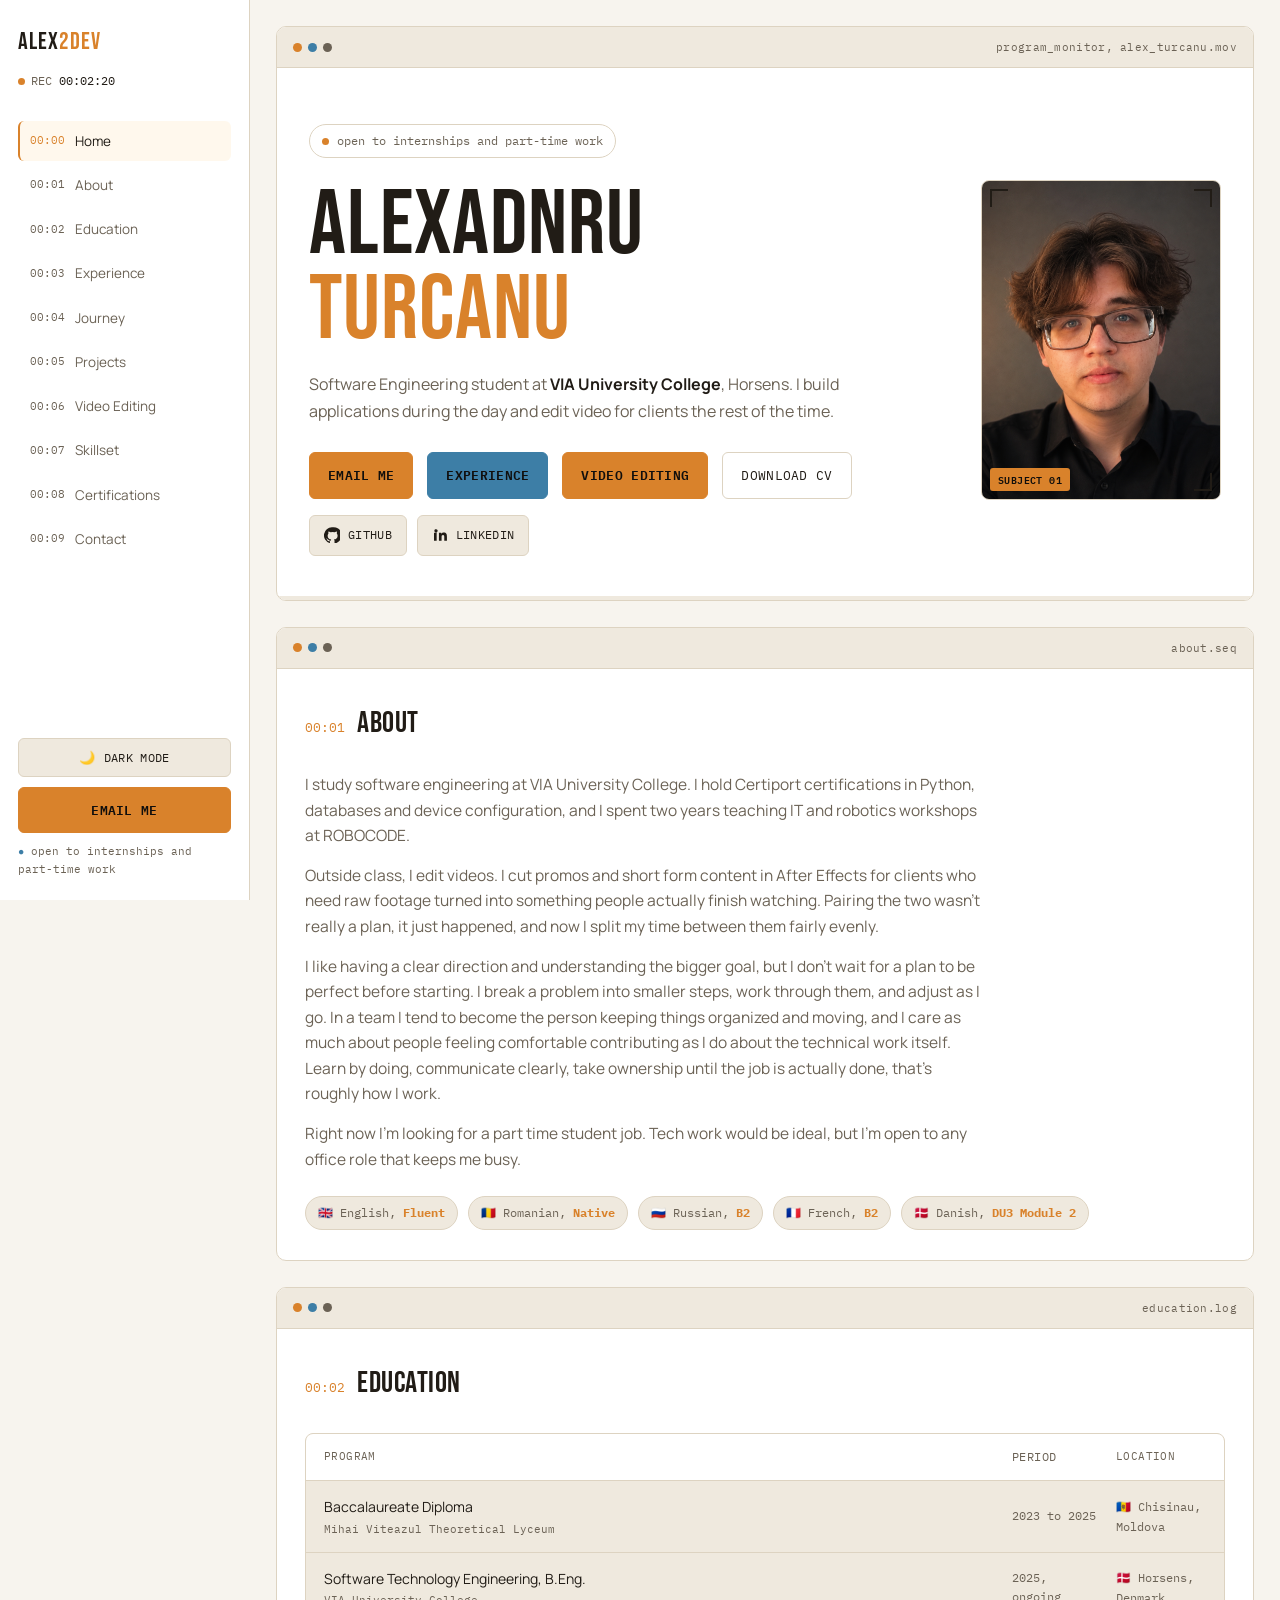
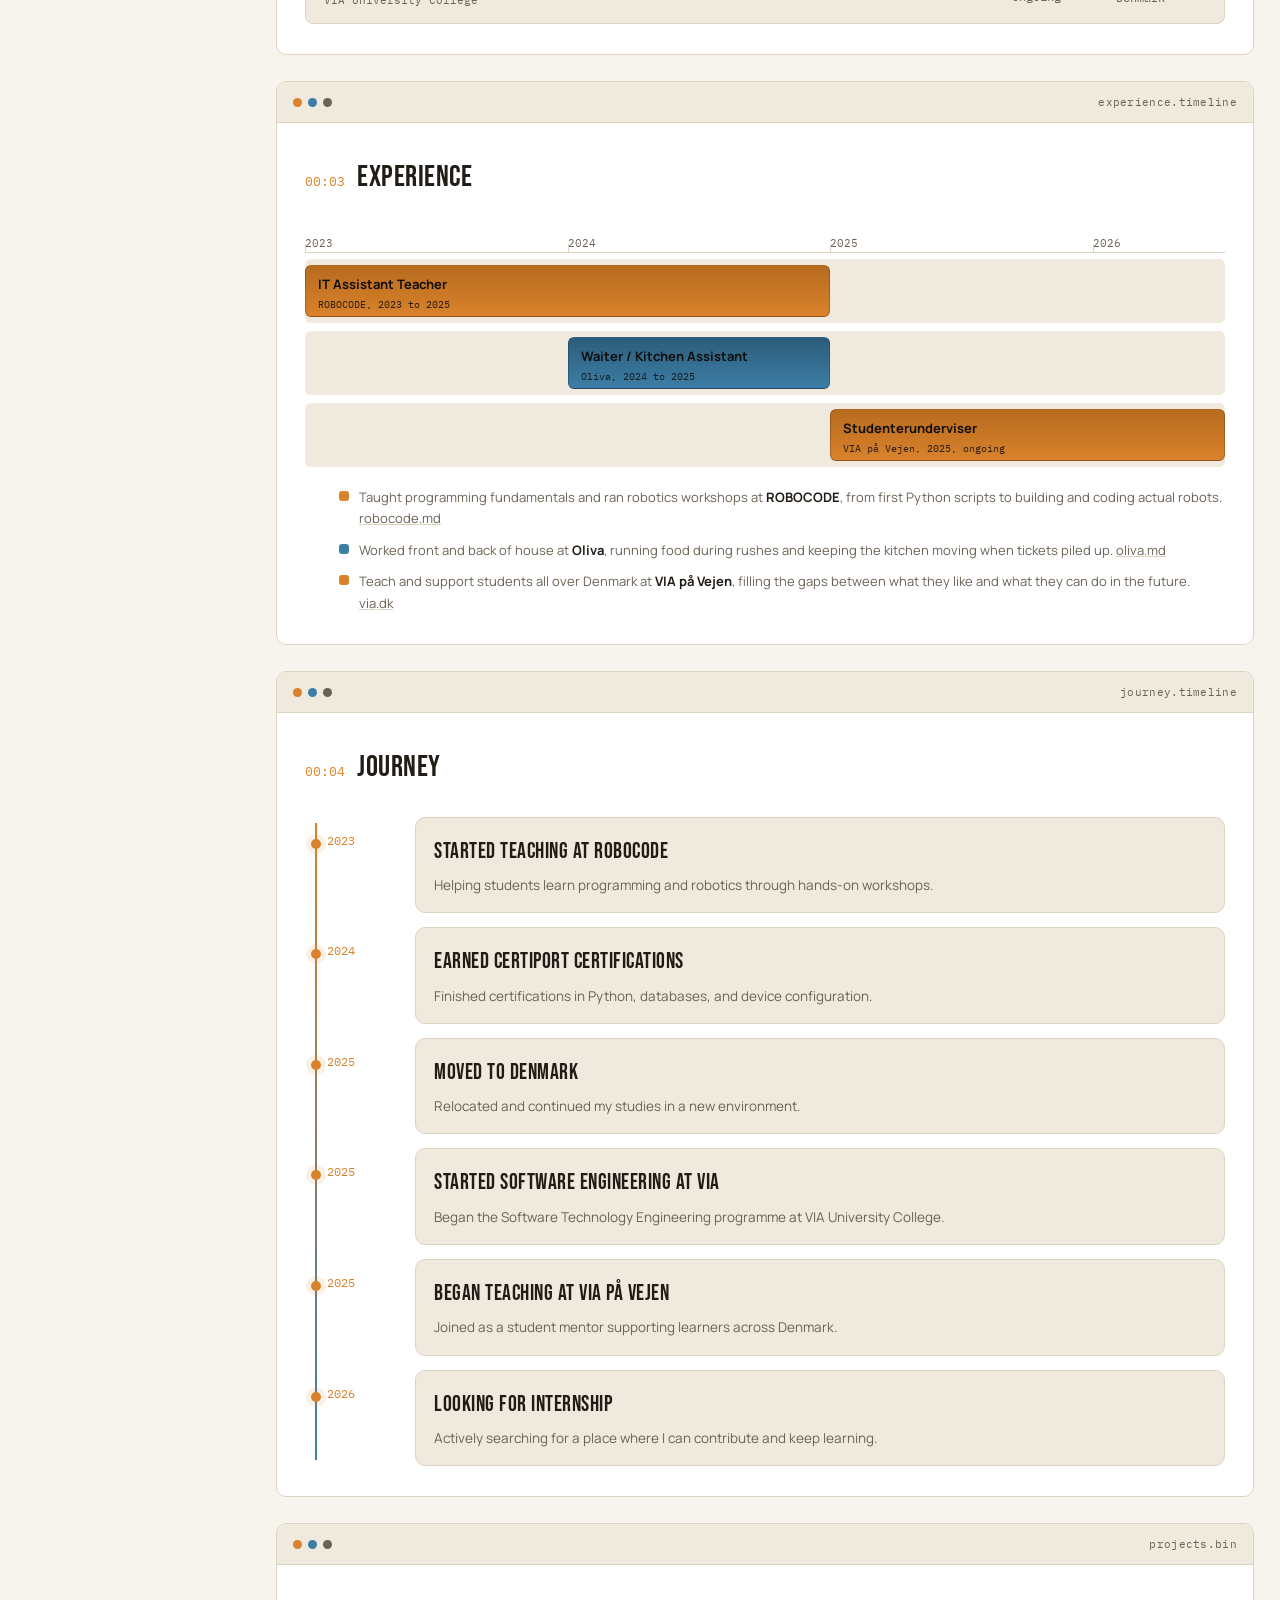
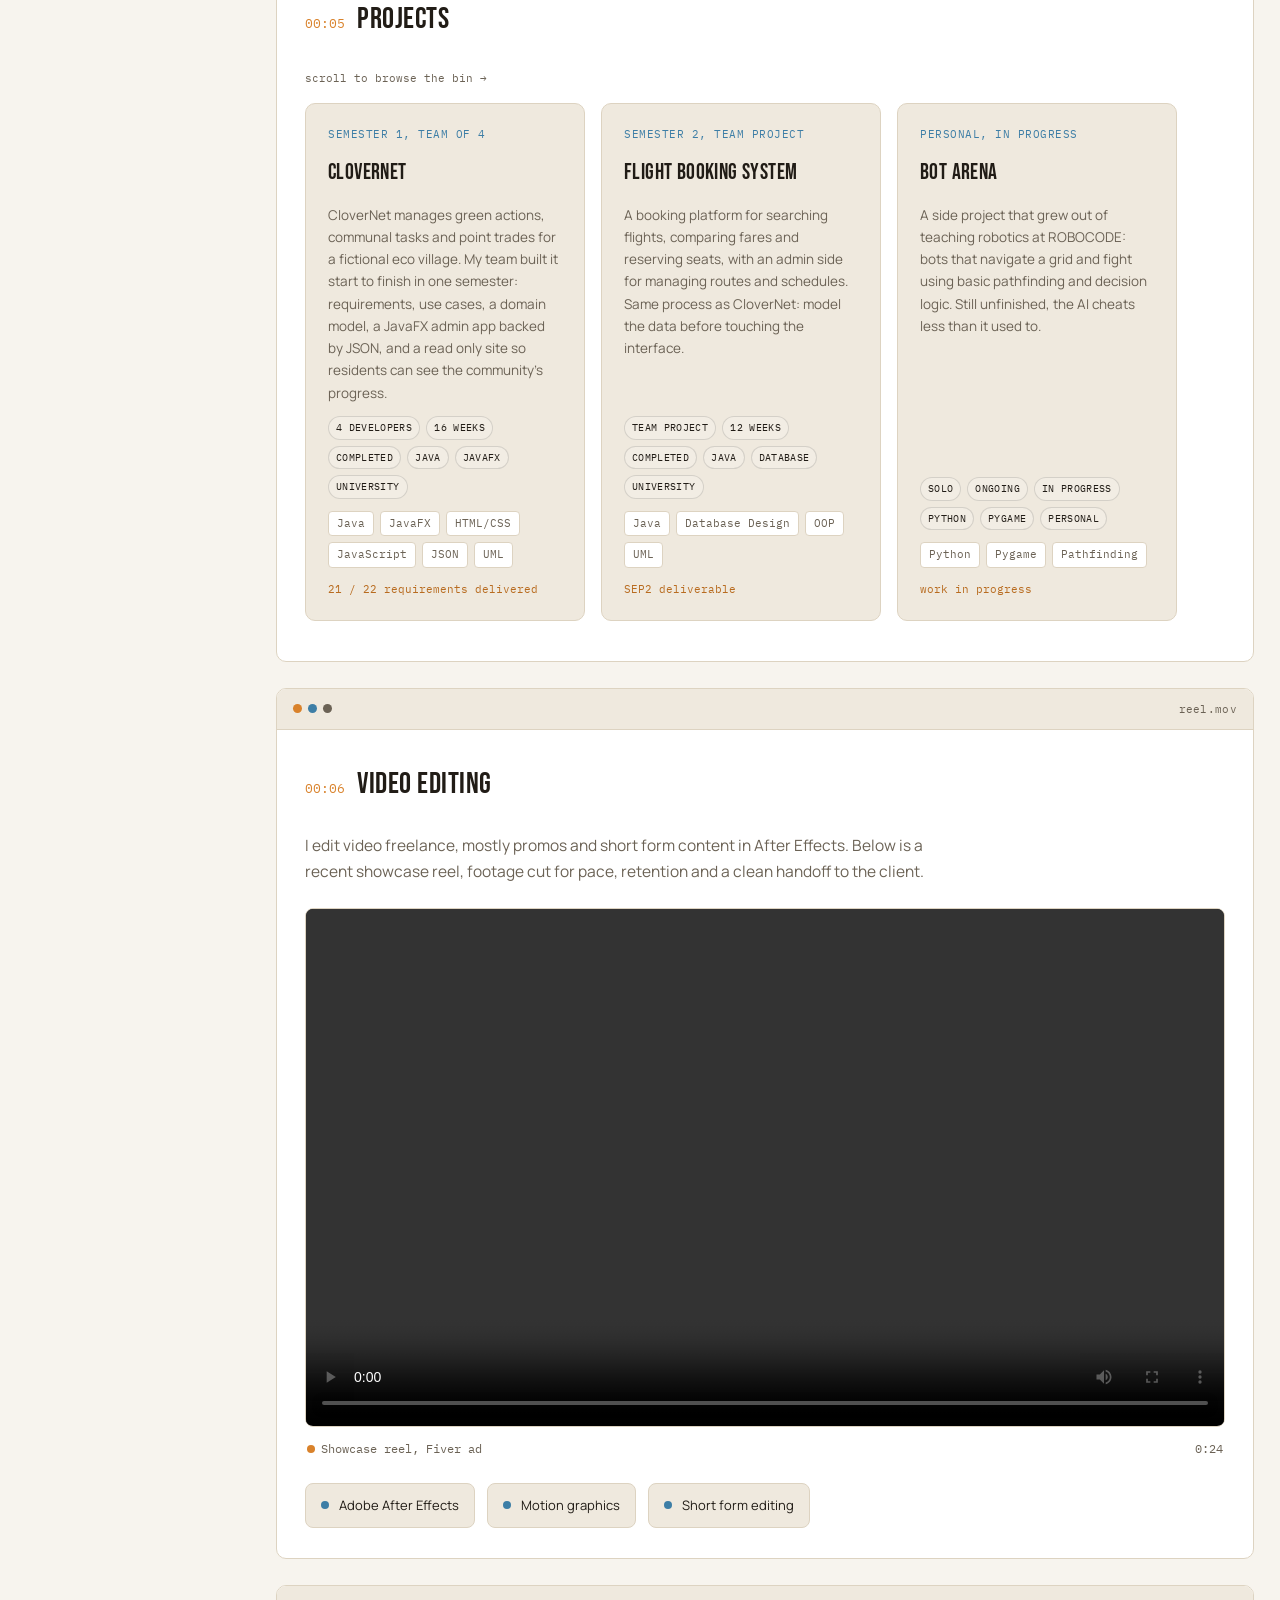
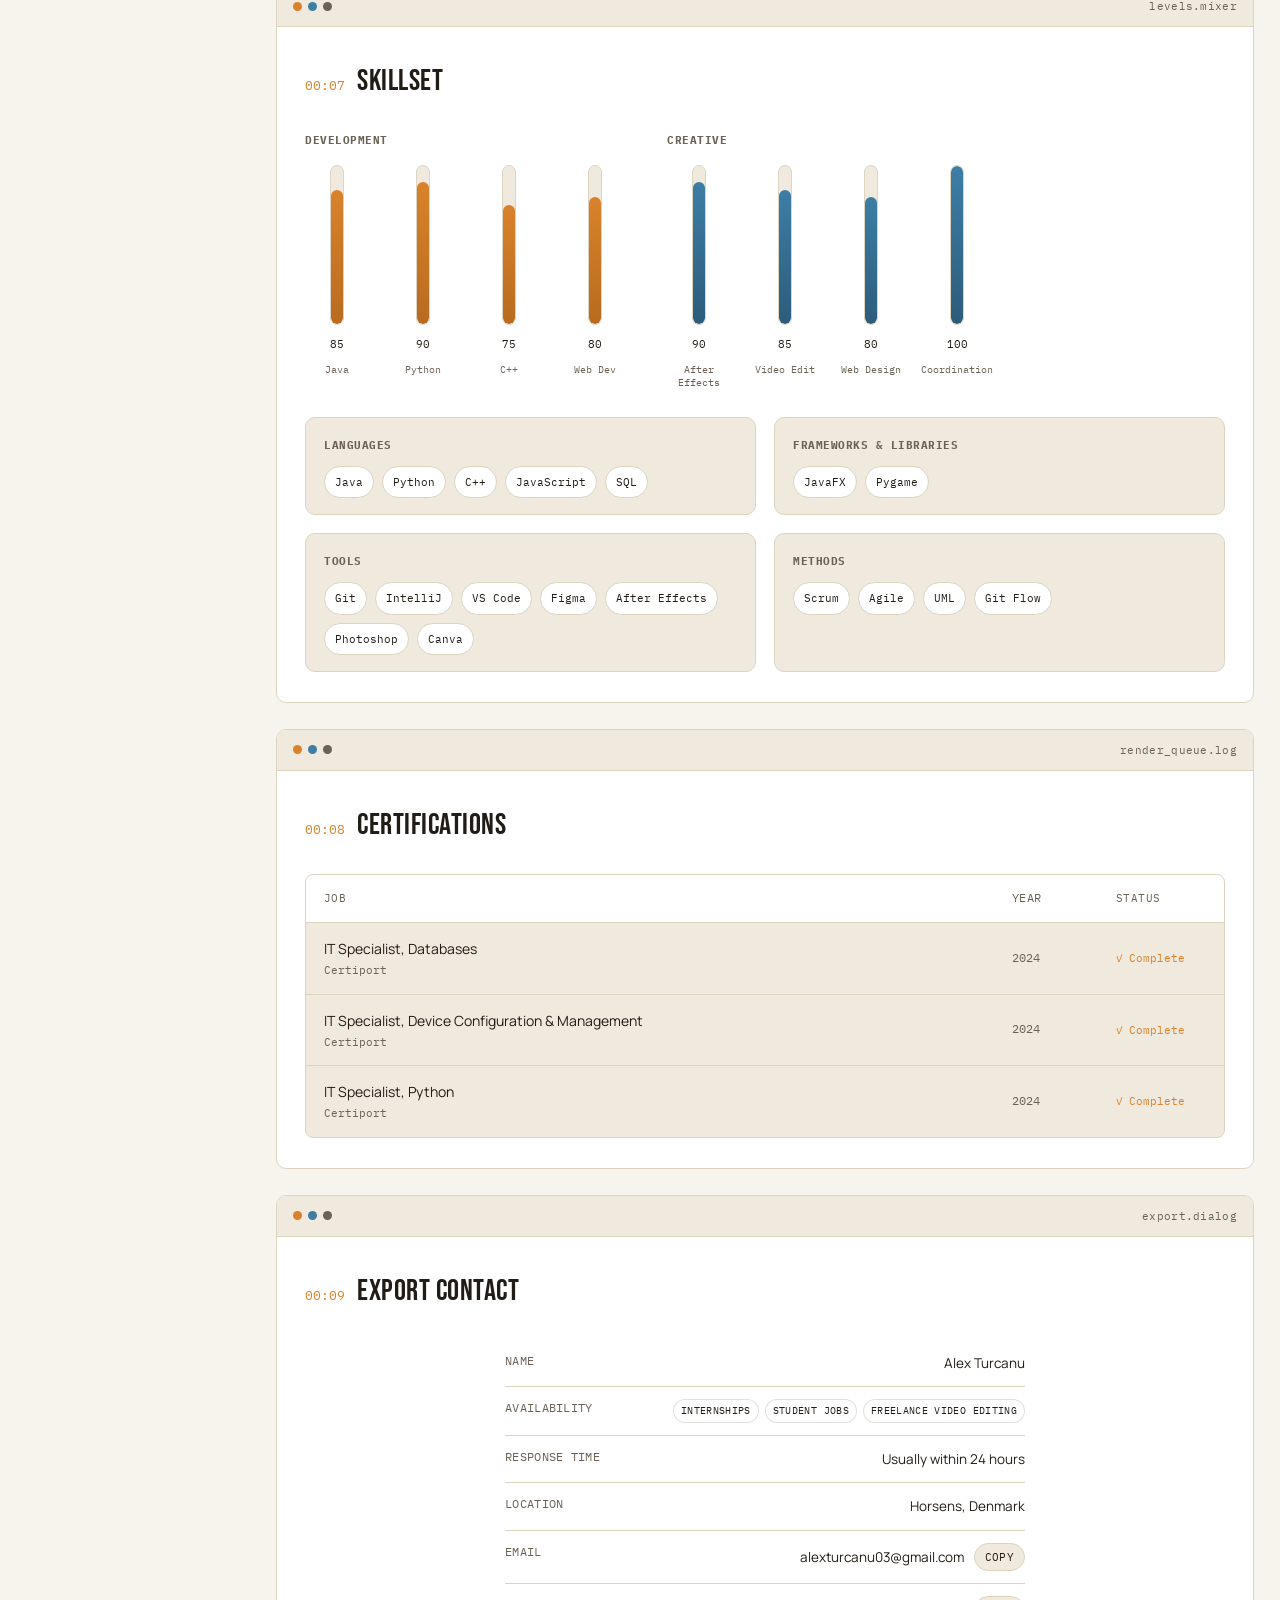
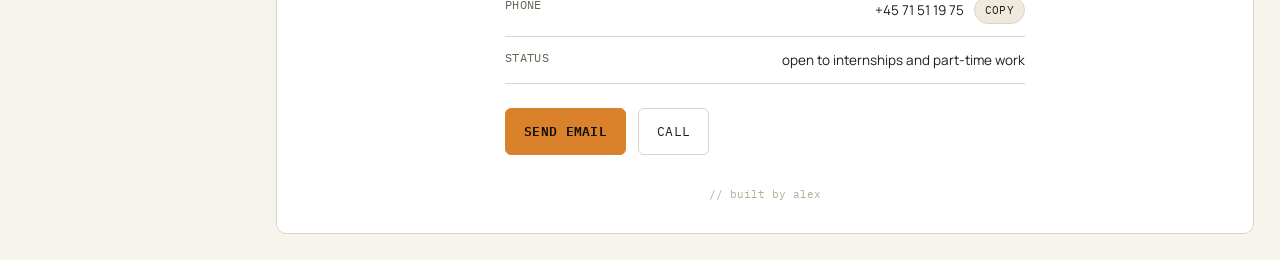
==== index.html @ 8d1107fe "Initial commit" ====
<!DOCTYPE html>
<html lang="en">
<head>
<meta charset="UTF-8">
<meta name="viewport" content="width=device-width, initial-scale=1.0">
<meta name="theme-color" content="#d9822b">
<meta property="og:title" content="Alex Turcanu | Software Engineering Student">
<meta property="og:type" content="website">
<meta property="og:locale" content="en_US">
<meta property="og:url" content="./">
<meta name="twitter:card" content="summary_large_image">
<link rel="icon" type="image/svg+xml" href="data:image/svg+xml,%3Csvg xmlns='http://www.w3.org/2000/svg' viewBox='0 0 64 64'%3E%3Crect width='64' height='64' rx='14' fill='%23211c16'/%3E%3Cpath d='M17 44L28 20h8l11 24h-8l-2-5H27l-2 5h-8zm13-11h6l-3-8-3 8z' fill='%23d9822b'/%3E%3C/svg%3E">
<link rel="apple-touch-icon" href="data:image/svg+xml,%3Csvg xmlns='http://www.w3.org/2000/svg' viewBox='0 0 180 180'%3E%3Crect width='180' height='180' rx='36' fill='%23211c16'/%3E%3Cpath d='M47 126L78 54h24l31 72h-22l-6-16H75l-6 16H47zm36-33h14l-7-20-7 20z' fill='%23d9822b'/%3E%3C/svg%3E">
<title>Alex Turcanu | Software Engineering Student and Video Editor</title>
<link rel="preconnect" href="https://fonts.googleapis.com">
<link href="https://fonts.googleapis.com/css2?family=Bebas+Neue&family=Manrope:wght@400;500;600;700;800&family=IBM+Plex+Mono:wght@400;500;600&display=swap" rel="stylesheet">
<link rel="stylesheet" href="styles.css">
<link rel="stylesheet" href="mobile.css">
</head>
<body>

<div class="boot-loader" aria-hidden="true"><span></span></div>

<!-- Mobile-only top bar: logo + hamburger. Hidden on desktop via mobile.css -->
<div class="mobile-topbar">
  <div class="mobile-logo">alex<span>2dev</span></div>
  <button class="mobile-nav-toggle" id="mobileNavToggle" type="button" aria-label="Toggle navigation" aria-expanded="false" aria-controls="primarySidebar">
    <span></span><span></span><span></span>
  </button>
</div>
<div class="mobile-nav-overlay" id="mobileNavOverlay" hidden></div>

<div class="app-shell">

  <aside class="sidebar" id="primarySidebar">
    <div class="sidebar-top">
      <div class="logo">alex<span>2dev</span></div>
      <div class="tc-readout mono"><span class="rec-dot"></span>REC <span id="tc">00:00:00</span></div>
      <nav class="side-nav" aria-label="Primary">
        <a href="#hero" data-sec="hero"><span class="idx">00:00</span>Home</a>
        <a href="#about" data-sec="about"><span class="idx">00:01</span>About</a>
        <a href="#education" data-sec="education"><span class="idx">00:02</span>Education</a>
        <a href="#build" data-sec="build"><span class="idx">00:03</span>Experience</a>
        <a href="#journey" data-sec="journey"><span class="idx">00:04</span>Journey</a>
        <a href="#projects" data-sec="projects"><span class="idx">00:05</span>Projects</a>
        <a href="#create" data-sec="create"><span class="idx">00:06</span>Video Editing</a>
        <a href="#skills" data-sec="skills"><span class="idx">00:07</span>Skillset</a>
        <a href="#log" data-sec="log"><span class="idx">00:08</span>Certifications</a>
        <a href="#contact" data-sec="contact"><span class="idx">00:09</span>Contact</a>
      </nav>
    </div>
    <div class="sidebar-bottom">
      <button class="theme-toggle mono" id="themeToggle" type="button"><span class="icon" id="themeIcon">🌙</span><span id="themeLabel">Dark mode</span></button>
      <a href="mailto:alexturcanu03@gmail.com" class="btn btn-amber full">Email me</a>
      <div class="status mono"><span class="dot">●</span> open to internships and part-time work</div>
    </div>
  </aside>

  <main class="stage">

    <section class="monitor" id="hero">
      <div class="window-chrome">
        <div class="dots"><span></span><span></span><span></span></div>
        <div class="filename mono">program_monitor, alex_turcanu.mov</div>
      </div>
      <div class="monitor-body">
        <div class="hero-grid">
          <div class="hero-text">
            <div class="rec-line"><span class="rec-dot"></span>open to internships and part-time work</div>
            <h1 class="name">ALEXADNRU<br><span class="hl">TURCANU</span></h1>
            <p class="hero-role">
              Software Engineering student at <b>VIA University College</b>, Horsens. I build applications
              during the day and edit video for clients the rest of the time.
            </p>
            <div class="hero-cta">
              <a href="mailto:alexturcanu03@gmail.com" class="btn btn-amber">Email me</a>
              <a href="#build" class="btn btn-slate">Experience</a>
              <a href="#create" class="btn btn-amber">Video Editing</a>
              <a href="CV Alex Turcanu.pdf" download class="btn btn-outline">Download CV</a>
            </div>
            <div class="hero-social" aria-label="Social links">
              <a href="https://github.com/a1izo" class="social-btn" target="_blank" rel="noopener noreferrer" aria-label="GitHub profile">
                <svg viewBox="0 0 24 24" aria-hidden="true"><path d="M12 .5a12 12 0 0 0-3.8 23.4c.6.1.8-.3.8-.6v-2.1c-3.3.7-4-1.4-4-1.4-.5-1.3-1.2-1.7-1.2-1.7-1-.7.1-.7.1-.7 1.1.1 1.8 1.2 1.8 1.2 1 .1 1.5.8 1.5.8.9 1.6 2.4 1.1 3 .8.1-.8.4-1.1.7-1.4-2.6-.3-5.4-1.3-5.4-5.9 0-1.3.5-2.4 1.2-3.2-.1-.3-.5-1.5.1-3.1 0 0 1-.3 3.2 1.2a11 11 0 0 1 5.9 0c2.2-1.5 3.2-1.2 3.2-1.2.6 1.6.2 2.8.1 3.1.7.8 1.2 1.9 1.2 3.2 0 4.6-2.8 5.6-5.4 5.9.4.3.8 1 .8 2.1v3.1c0 .3.2.7.8.6A12 12 0 0 0 12 .5z"/></svg>
                <span>GitHub</span>
              </a>
              <a href="https://www.linkedin.com/in/alexandru-turcanu-377642295" class="social-btn" target="_blank" rel="noopener noreferrer" aria-label="LinkedIn profile">
                <svg viewBox="0 0 24 24" aria-hidden="true"><path d="M4.98 3.5A2.48 2.48 0 1 1 4.97 8a2.48 2.48 0 0 1 .01-4.5zM3 8.75h4v12H3v-12zm7 0h3.8v1.64h.05c.53-1 1.83-2.05 3.77-2.05 4.03 0 4.78 2.65 4.78 6.1v6.31h-4v-5.59c0-1.33-.03-3.05-1.86-3.05-1.87 0-2.15 1.46-2.15 2.95v5.69h-4v-12z"/></svg>
                <span>LinkedIn</span>
              </a>
            </div>
          </div>
          <div class="hero-photo">
            <div class="photo-frame">
              <div class="photo-fallback mono">AT</div>
              <img src="pfp.PNG" alt="Alex Turcanu" onerror="this.style.display='none';">
              <div class="frame-corner tl"></div>
              <div class="frame-corner tr"></div>
              <div class="frame-corner bl"></div>
              <div class="frame-corner br"></div>
              <div class="frame-tag mono">SUBJECT 01</div>
            </div>
          </div>
        </div>
      </div>
      <div class="scrub-bar"><div class="scrub-fill" id="scrubFill"></div></div>
    </section>

    <section class="panel" id="about">
      <div class="window-chrome">
        <div class="dots"><span></span><span></span><span></span></div>
        <div class="filename mono">about.seq</div>
      </div>
      <div class="panel-body">
        <div class="panel-title"><span class="idx">00:01</span><h2>About</h2></div>
        <div class="about-body">
          <p>I study software engineering at VIA University College. I hold Certiport certifications in Python, databases and device configuration, and I spent two years teaching IT and robotics workshops at ROBOCODE.</p>
          <p>Outside class, I edit videos. I cut promos and short form content in After Effects for clients who need raw footage turned into something people actually finish watching. Pairing the two wasn't really a plan, it just happened, and now I split my time between them fairly evenly.</p>
          <p>I like having a clear direction and understanding the bigger goal, but I don't wait for a plan to be perfect before starting. I break a problem into smaller steps, work through them, and adjust as I go. In a team I tend to become the person keeping things organized and moving, and I care as much about people feeling comfortable contributing as I do about the technical work itself. Learn by doing, communicate clearly, take ownership until the job is actually done, that's roughly how I work.</p>
          <p>Right now I'm looking for a part time student job. Tech work would be ideal, but I'm open to any office role that keeps me busy.</p>
        </div>
        <div class="lang-strip">
          <span class="chip">🇬🇧 English, <b>Fluent</b></span>
          <span class="chip">🇷🇴 Romanian, <b>Native</b></span>
          <span class="chip">🇷🇺 Russian, <b>B2</b></span>
          <span class="chip">🇫🇷 French, <b>B2</b></span>
          <span class="chip">🇩🇰 Danish, <b>DU3 Module 2</b></span>
        </div>
      </div>
    </section>

    <section class="panel" id="education">
      <div class="window-chrome">
        <div class="dots"><span></span><span></span><span></span></div>
        <div class="filename mono">education.log</div>
      </div>
      <div class="panel-body">
        <div class="panel-title"><span class="idx">00:02</span><h2>Education</h2></div>
        <div class="queue">
          <div class="queue-row head">
            <div>Program</div>
            <div class="col-year">Period</div>
            <div>Location</div>
          </div>
          <div class="queue-row">
            <div class="job">Baccalaureate Diploma<span class="org">Mihai Viteazul Theoretical Lyceum</span></div>
            <div class="col-year">2023 to 2025</div>
            <div class="loc">🇲🇩 Chisinau, Moldova</div>
          </div>
          <div class="queue-row">
            <div class="job">Software Technology Engineering, B.Eng.<span class="org">VIA University College</span></div>
            <div class="col-year">2025, ongoing</div>
            <div class="loc">🇩🇰 Horsens, Denmark</div>
          </div>
        </div>
      </div>
    </section>

    <section class="panel" id="build">
      <div class="window-chrome">
        <div class="dots"><span></span><span></span><span></span></div>
        <div class="filename mono">experience.timeline</div>
      </div>
      <div class="panel-body">
        <div class="panel-title"><span class="idx">00:03</span><h2>Experience</h2></div>

        <div class="timeline-wrap">
          <div class="timeline-inner">
            <div class="ruler">
              <div class="tick" style="left:0%">2023</div>
              <div class="tick" style="left:28.6%">2024</div>
              <div class="tick" style="left:57.1%">2025</div>
              <div class="tick" style="left:85.7%">2026</div>
            </div>
            <div class="track-row">
              <span class="track-label">V3</span>
              <div class="clip amber" style="left:0%; width:57.1%;">
                <h4>IT Assistant Teacher</h4>
                <p>ROBOCODE, 2023 to 2025</p>
                <div class="badge-row">
                  <span>2 years teaching</span>
                  <span>Robotics workshops</span>
                  <span>Python instruction</span>
                  <span>IT education</span>
                </div>
              </div>
            </div>
            <div class="track-row">
              <span class="track-label">V2</span>
              <div class="clip slate" style="left:28.6%; width:28.5%;">
                <h4>Waiter / Kitchen Assistant</h4>
                <p>Oliva, 2024 to 2025</p>
                <div class="badge-row">
                  <span>Fast-paced restaurant</span>
                  <span>Front &amp; back of house</span>
                  <span>Team coordination</span>
                </div>
              </div>
            </div>
            <div class="track-row">
              <span class="track-label">V1</span>
              <div class="clip amber" style="left:57.1%; width:42.9%;">
                <h4>Studenterunderviser</h4>
                <p>VIA på Vejen, 2025, ongoing</p>
                <div class="badge-row">
                  <span>Student mentor</span>
                  <span>Educational guidance</span>
                  <span>Workshops</span>
                </div>
              </div>
            </div>
          </div>
        </div>

        <div class="track-legend">
          <div class="legend-rows">
            <div class="legend-row"><span class="swatch amber"></span><span>Taught programming fundamentals and ran robotics workshops at <b>ROBOCODE</b>, from first Python scripts to building and coding actual robots. <a href="https://robocode.md" target="_blank" rel="noopener">robocode.md</a></span></div>
            <div class="legend-row"><span class="swatch slate"></span><span>Worked front and back of house at <b>Oliva</b>, running food during rushes and keeping the kitchen moving when tickets piled up. <a href="https://oliva.md/" target="_blank" rel="noopener">oliva.md</a></span></div>
            <div class="legend-row"><span class="swatch amber"></span><span>Teach and support students all over Denmark at <b>VIA på Vejen</b>, filling the gaps between what they like and what they can do in the future. <a href="https://www.via.dk/" target="_blank" rel="noopener">via.dk</a></span></div>
          </div>
        </div>
      </div>
    </section>

    <section class="panel" id="journey">
      <div class="window-chrome">
        <div class="dots"><span></span><span></span><span></span></div>
        <div class="filename mono">journey.timeline</div>
      </div>
      <div class="panel-body">
        <div class="panel-title"><span class="idx">00:04</span><h2>Journey</h2></div>
        <div class="journey-list" aria-label="Timeline of milestones">
          <article class="journey-item"><span class="journey-year">2023</span><div class="journey-card"><h3>Started teaching at ROBOCODE</h3><p>Helping students learn programming and robotics through hands-on workshops.</p></div></article>
          <article class="journey-item"><span class="journey-year">2024</span><div class="journey-card"><h3>Earned Certiport certifications</h3><p>Finished certifications in Python, databases, and device configuration.</p></div></article>
          <article class="journey-item"><span class="journey-year">2025</span><div class="journey-card"><h3>Moved to Denmark</h3><p>Relocated and continued my studies in a new environment.</p></div></article>
          <article class="journey-item"><span class="journey-year">2025</span><div class="journey-card"><h3>Started Software Engineering at VIA</h3><p>Began the Software Technology Engineering programme at VIA University College.</p></div></article>
          <article class="journey-item"><span class="journey-year">2025</span><div class="journey-card"><h3>Began teaching at VIA på Vejen</h3><p>Joined as a student mentor supporting learners across Denmark.</p></div></article>
          <article class="journey-item"><span class="journey-year">2026</span><div class="journey-card"><h3>Looking for internship</h3><p>Actively searching for a place where I can contribute and keep learning.</p></div></article>
        </div>
      </div>
    </section>

    <section class="panel" id="projects">
      <div class="window-chrome">
        <div class="dots"><span></span><span></span><span></span></div>
        <div class="filename mono">projects.bin</div>
      </div>
      <div class="panel-body">
        <div class="panel-title"><span class="idx">00:05</span><h2>Projects</h2></div>
        <div class="bin-hint">scroll to browse the bin →</div>
        <div class="bin-row">
          <div class="card">
            <span class="card-tag">Semester 1, team of 4</span>
            <h3>CloverNet</h3>
            <p>CloverNet manages green actions, communal tasks and point trades for a fictional eco village. My team built it start to finish in one semester: requirements, use cases, a domain model, a JavaFX admin app backed by JSON, and a read only site so residents can see the community's progress.</p>
            <div class="card-meta" aria-label="Project metadata">
              <span>4 developers</span><span>16 weeks</span><span>Completed</span><span>Java</span><span>JavaFX</span><span>University</span>
            </div>
            <div class="stack"><span>Java</span><span>JavaFX</span><span>HTML/CSS</span><span>JavaScript</span><span>JSON</span><span>UML</span></div>
            <div class="card-status">21 / 22 requirements delivered</div>
          </div>
          <div class="card">
            <span class="card-tag">Semester 2, team project</span>
            <h3>Flight Booking System</h3>
            <p>A booking platform for searching flights, comparing fares and reserving seats, with an admin side for managing routes and schedules. Same process as CloverNet: model the data before touching the interface.</p>
            <div class="card-meta" aria-label="Project metadata">
              <span>Team project</span><span>12 weeks</span><span>Completed</span><span>Java</span><span>Database</span><span>University</span>
            </div>
            <div class="stack"><span>Java</span><span>Database Design</span><span>OOP</span><span>UML</span></div>
            <div class="card-status">SEP2 deliverable</div>
          </div>
          <div class="card">
            <span class="card-tag">Personal, in progress</span>
            <h3>Bot Arena</h3>
            <p>A side project that grew out of teaching robotics at ROBOCODE: bots that navigate a grid and fight using basic pathfinding and decision logic. Still unfinished, the AI cheats less than it used to.</p>
            <div class="card-meta" aria-label="Project metadata">
              <span>Solo</span><span>Ongoing</span><span>In progress</span><span>Python</span><span>Pygame</span><span>Personal</span>
            </div>
            <div class="stack"><span>Python</span><span>Pygame</span><span>Pathfinding</span></div>
            <div class="card-status">work in progress</div>
          </div>
        </div>
      </div>
    </section>

    <section class="panel" id="create">
      <div class="window-chrome">
        <div class="dots"><span></span><span></span><span></span></div>
        <div class="filename mono">reel.mov</div>
      </div>
      <div class="panel-body">
        <div class="panel-title"><span class="idx">00:06</span><h2>Video Editing</h2></div>
        <div class="create-intro">
          <p>I edit video freelance, mostly promos and short form content in After Effects. Below is a recent showcase reel, footage cut for pace, retention and a clean handoff to the client.</p>
        </div>
        <div class="video-frame">
          <video controls preload="metadata">
            <source src="Video Editing showcase.mp4" type="video/mp4">
            Your browser does not support embedded video. 
          </video>
        </div>
        <div class="video-caption">
          <span class="live"><span class="live-dot"></span>Showcase reel, Fiver ad</span>
          <span>0:24</span>
        </div>
        <div class="tools-row">
          <div class="tool-pill"><span class="dot"></span>Adobe After Effects</div>
          <div class="tool-pill"><span class="dot"></span>Motion graphics</div>
          <div class="tool-pill"><span class="dot"></span>Short form editing</div>
        </div>
      </div>
    </section>

    <section class="panel" id="skills">
      <div class="window-chrome">
        <div class="dots"><span></span><span></span><span></span></div>
        <div class="filename mono">levels.mixer</div>
      </div>
      <div class="panel-body">
        <div class="panel-title"><span class="idx">00:07</span><h2>Skillset</h2></div>
        <div class="mixer-groups">
          <div class="mixer-group">
            <h4>Development</h4>
            <div class="mixer">
              <div class="channel">
                <div class="fader-track"><div class="fader-fill amber" style="height:85%"></div></div>
                <div class="val">85</div>
                <div class="cap">Java</div>
              </div>
              <div class="channel">
                <div class="fader-track"><div class="fader-fill amber" style="height:90%"></div></div>
                <div class="val">90</div>
                <div class="cap">Python</div>
              </div>
              <div class="channel">
                <div class="fader-track"><div class="fader-fill amber" style="height:75%"></div></div>
                <div class="val">75</div>
                <div class="cap">C++</div>
              </div>
              <div class="channel">
                <div class="fader-track"><div class="fader-fill amber" style="height:80%"></div></div>
                <div class="val">80</div>
                <div class="cap">Web Dev</div>
              </div>
            </div>
          </div>
          <div class="mixer-group">
            <h4>Creative</h4>
            <div class="mixer">
              <div class="channel">
                <div class="fader-track"><div class="fader-fill slate" style="height:90%"></div></div>
                <div class="val">90</div>
                <div class="cap">After Effects</div>
              </div>
              <div class="channel">
                <div class="fader-track"><div class="fader-fill slate" style="height:85%"></div></div>
                <div class="val">85</div>
                <div class="cap">Video Edit</div>
              </div>
              <div class="channel">
                <div class="fader-track"><div class="fader-fill slate" style="height:80%"></div></div>
                <div class="val">80</div>
                <div class="cap">Web Design</div>
              </div>
              <div class="channel">
                <div class="fader-track"><div class="fader-fill slate" style="height:100%"></div></div>
                <div class="val">100</div>
                <div class="cap">Coordination</div>
              </div>
            </div>
          </div>
        </div>
        <div class="tech-stack">
          <div class="tech-column">
            <h4>Languages</h4>
            <div class="tech-chips"><span>Java</span><span>Python</span><span>C++</span><span>JavaScript</span><span>SQL</span></div>
          </div>
          <div class="tech-column">
            <h4>Frameworks &amp; Libraries</h4>
            <div class="tech-chips"><span>JavaFX</span><span>Pygame</span></div>
          </div>
          <div class="tech-column">
            <h4>Tools</h4>
            <div class="tech-chips"><span>Git</span><span>IntelliJ</span><span>VS Code</span><span>Figma</span><span>After Effects</span><span>Photoshop</span><span>Canva</span></div>
          </div>
          <div class="tech-column">
            <h4>Methods</h4>
            <div class="tech-chips"><span>Scrum</span><span>Agile</span><span>UML</span><span>Git Flow</span></div>
          </div>
        </div>
      </div>
    </section>
    <section class="panel" id="log">
      <div class="window-chrome">
        <div class="dots"><span></span><span></span><span></span></div>
        <div class="filename mono">render_queue.log</div>
      </div>
      <div class="panel-body">
        <div class="panel-title"><span class="idx">00:08</span><h2>Certifications</h2></div>
        <div class="queue">
          <div class="queue-row head">
            <div>Job</div>
            <div class="col-year">Year</div>
            <div>Status</div>
          </div>
          <div class="queue-row">
            <div class="job">IT Specialist, Databases<span class="org">Certiport</span></div>
            <div class="col-year">2024</div>
            <div class="status">Complete</div>
          </div>
          <div class="queue-row">
            <div class="job">IT Specialist, Device Configuration &amp; Management<span class="org">Certiport</span></div>
            <div class="col-year">2024</div>
            <div class="status">Complete</div>
          </div>
          <div class="queue-row">
            <div class="job">IT Specialist, Python<span class="org">Certiport</span></div>
            <div class="col-year">2024</div>
            <div class="status">Complete</div>
          </div>
        </div>
      </div>
    </section>

    <footer class="panel" id="contact">
      <div class="window-chrome">
        <div class="dots"><span></span><span></span><span></span></div>
        <div class="filename mono">export.dialog</div>
      </div>
      <div class="panel-body">
        <div class="panel-title"><span class="idx">00:09</span><h2>Export Contact</h2></div>
        <div class="export-dialog">
          <div class="export-field"><span class="k">Name</span><span class="v">Alex Turcanu</span></div>
          <div class="export-field"><span class="k">Availability</span><span class="v"><span class="availability-list"><span>Internships</span><span>Student jobs</span><span>Freelance video editing</span></span></span></div>
          <div class="export-field"><span class="k">Response time</span><span class="v">Usually within 24 hours</span></div>
          <div class="export-field"><span class="k">Location</span><span class="v">Horsens, Denmark</span></div>
          <div class="export-field copyable"><span class="k">Email</span><span class="v"><a href="mailto:alexturcanu03@gmail.com" data-copy-value="alexturcanu03@gmail.com">alexturcanu03@gmail.com</a><button class="copy-btn" type="button" data-copy-target="email" aria-label="Copy email address">Copy <span class="copy-tip" aria-hidden="true">Copied!</span></button></span></div>
          <div class="export-field copyable"><span class="k">Phone</span><span class="v"><a href="tel:+4571511975" data-copy-value="+4571511975">+45 71 51 19 75</a><button class="copy-btn" type="button" data-copy-target="phone" aria-label="Copy phone number">Copy <span class="copy-tip" aria-hidden="true">Copied!</span></button></span></div>
          <div class="export-field"><span class="k">Status</span><span class="v">open to internships and part-time work</span></div>
          <div class="export-actions">
            <a href="mailto:alexturcanu03@gmail.com" class="btn btn-amber">Send email</a>
            <a href="tel:+4571511975" class="btn btn-outline">Call</a>
          </div>
        </div>
        <div class="foot-note">// built by alex</div>
      </div>
    </footer>

  </main>
</div>

<script>
  document.documentElement.classList.add('js-ready');

  var root = document.documentElement;
  var toggleBtn = document.getElementById('themeToggle');
  var themeIcon = document.getElementById('themeIcon');
  var themeLabel = document.getElementById('themeLabel');
  var copyButtons = Array.prototype.slice.call(document.querySelectorAll('.copy-btn'));
  var backToTop = document.createElement('button');
  backToTop.type = 'button';
  backToTop.className = 'back-to-top';
  backToTop.setAttribute('aria-label', 'Back to top');
  backToTop.innerHTML = '<span>Top</span>';
  document.body.appendChild(backToTop);

  function applyTheme(theme){
    if(theme === 'dark'){
      root.setAttribute('data-theme', 'dark');
      themeIcon.textContent = '☀️';
      themeLabel.textContent = 'Light mode';
    } else {
      root.removeAttribute('data-theme');
      themeIcon.textContent = '🌙';
      themeLabel.textContent = 'Dark mode';
    }
  }

  var savedTheme = null;
  try { savedTheme = localStorage.getItem('alex-portfolio-theme'); } catch(e){}
  applyTheme(savedTheme === 'dark' ? 'dark' : 'light');

  if(toggleBtn){
    toggleBtn.addEventListener('click', function(){
      var isDark = root.getAttribute('data-theme') === 'dark';
      var next = isDark ? 'light' : 'dark';
      applyTheme(next);
      try { localStorage.setItem('alex-portfolio-theme', next); } catch(e){}
    });
  }

  var start = Date.now();
  var tcEl = document.getElementById('tc');
  function pad(n){ return n.toString().padStart(2,'0'); }
  function tickClock(){
    var elapsed = Date.now() - start;
    var totalFrames = Math.floor(elapsed/1000*25);
    var ff = totalFrames % 25;
    var totalSeconds = Math.floor(elapsed/1000);
    var ss = totalSeconds % 60;
    var mm = Math.floor(totalSeconds/60) % 60;
    if(tcEl){ tcEl.textContent = pad(mm)+':'+pad(ss)+':'+pad(ff); }
    requestAnimationFrame(tickClock);
  }
  requestAnimationFrame(tickClock);

  function copyText(value, button){
    var done = function(){
      if(!button) return;
      button.classList.add('is-copied');
      window.clearTimeout(button._copyTimer);
      button._copyTimer = window.setTimeout(function(){ button.classList.remove('is-copied'); }, 1200);
    };
    if(navigator.clipboard && navigator.clipboard.writeText){
      navigator.clipboard.writeText(value).then(done).catch(function(){ done(); });
      return;
    }
    var helper = document.createElement('textarea');
    helper.value = value;
    helper.setAttribute('readonly', 'readonly');
    helper.style.position = 'absolute';
    helper.style.left = '-9999px';
    document.body.appendChild(helper);
    helper.select();
    try { document.execCommand('copy'); } catch(e) {}
    document.body.removeChild(helper);
    done();
  }

  copyButtons.forEach(function(button){
    button.addEventListener('click', function(){
      var row = button.closest('.copyable');
      if(!row) return;
      var link = row.querySelector('[data-copy-value]');
      if(!link) return;
      copyText(link.getAttribute('data-copy-value') || link.textContent.trim(), button);
    });
  });

  var scrubFill = document.getElementById('scrubFill');
  function updateScrub(){
    if(!scrubFill) return;
    var doc = document.documentElement;
    var scrollTop = window.scrollY || doc.scrollTop;
    var max = (doc.scrollHeight - window.innerHeight) || 1;
    var frac = Math.min(1, Math.max(0, scrollTop / max));
    scrubFill.style.width = (frac*100) + '%';
  }
  window.addEventListener('scroll', updateScrub, {passive:true});
  window.addEventListener('resize', updateScrub);
  updateScrub();

  var navLinks = Array.prototype.slice.call(document.querySelectorAll('.side-nav a'));
  var sections = navLinks.map(function(a){ return document.getElementById(a.dataset.sec); }).filter(Boolean);
  var observer = new IntersectionObserver(function(entries){
    entries.forEach(function(entry){
      var link = document.querySelector('.side-nav a[data-sec="'+entry.target.id+'"]');
      if(!link) return;
      if(entry.isIntersecting){
        navLinks.forEach(function(l){ l.classList.remove('active'); });
        link.classList.add('active');
      }
    });
  }, {rootMargin:'-40% 0px -50% 0px', threshold:0});
  sections.forEach(function(s){ observer.observe(s); });

  var topTimer = null;
  function updateBackToTop(){
    var show = (window.scrollY || document.documentElement.scrollTop) > 600;
    backToTop.classList.toggle('visible', show);
  }
  backToTop.addEventListener('click', function(){
    window.scrollTo({top:0, behavior:'smooth'});
  });
  window.addEventListener('scroll', function(){
    updateBackToTop();
  }, {passive:true});
  updateBackToTop();

  /* ---------- Mobile nav drawer ---------- */
  var mobileToggle = document.getElementById('mobileNavToggle');
  var mobileOverlay = document.getElementById('mobileNavOverlay');

  function openMobileNav(){
    document.body.classList.add('nav-open');
    if(mobileToggle) mobileToggle.setAttribute('aria-expanded', 'true');
    if(mobileOverlay) mobileOverlay.hidden = false;
  }
  function closeMobileNav(){
    document.body.classList.remove('nav-open');
    if(mobileToggle) mobileToggle.setAttribute('aria-expanded', 'false');
    if(mobileOverlay) mobileOverlay.hidden = true;
  }
  if(mobileToggle){
    mobileToggle.addEventListener('click', function(){
      var isOpen = document.body.classList.contains('nav-open');
      if(isOpen){ closeMobileNav(); } else { openMobileNav(); }
    });
  }
  if(mobileOverlay){
    mobileOverlay.addEventListener('click', closeMobileNav);
  }
  navLinks.forEach(function(a){
    a.addEventListener('click', closeMobileNav);
  });
  document.addEventListener('keydown', function(e){
    if(e.key === 'Escape'){ closeMobileNav(); }
  });
  window.addEventListener('resize', function(){
    if(window.innerWidth > 900){ closeMobileNav(); }
  });
</script>

</body>
</html>
---- styles.css ----
:root{
  --bg: #f7f4ee;
  --bg-panel: #ffffff;
  --bg-panel-2: #efe9de;
  --line: #ddd3c1;
  --paper: #211c16;
  --dim: #6b6255;
  --amber: #d9822b;
  --amber-dim: #b86b1f;
  --slate: #3d7ea6;
  --slate-dim: #2c5c7a;
  --footnote: #b7ac98;
  --btn-text: #100e0c;
  --radius: 10px;
  --sidebar-w: 250px;
  color-scheme: light;
}

html[data-theme="dark"]{
  --bg: #100e0c;
  --bg-panel: #1a1613;
  --bg-panel-2: #221c17;
  --line: #34291f;
  --paper: #f4ece0;
  --dim: #a89985;
  --amber: #ffb84d;
  --amber-dim: #d99a35;
  --slate: #7fa8c9;
  --slate-dim: #5c85a8;
  --footnote: #54493c;
  --btn-text: #100e0c;
  color-scheme: dark;
}

*{box-sizing:border-box;}
html{scroll-behavior:smooth;}
body{
  margin:0;
  background:var(--bg);
  color:var(--paper);
  font-family:'Manrope',sans-serif;
  line-height:1.65;
  transition: background .2s, color .2s;
}

body::selection{ background:rgba(217,130,43,0.25); }

body, a, button, input, textarea{ -webkit-tap-highlight-color: transparent; }

@media (prefers-reduced-motion: reduce){
  html{scroll-behavior:auto;}
  *{animation:none !important; transition:none !important;}
}

h1,h2,h3{font-family:'Bebas Neue',sans-serif; font-weight:400; letter-spacing:0.5px; margin:0;}
.mono{font-family:'IBM Plex Mono',monospace;}
a{color:var(--amber);}
@keyframes blink{0%,100%{opacity:1;} 50%{opacity:0.25;}}
@keyframes bootBar{0%{transform:scaleX(0); opacity:1;} 70%{transform:scaleX(1); opacity:1;} 100%{transform:scaleX(1); opacity:0;}}
@keyframes panelIn{from{opacity:0; transform:translateY(14px);} to{opacity:1; transform:translateY(0);}}
@keyframes chipDrift{0%,100%{transform:translateY(0);} 50%{transform:translateY(-2px);}}

.boot-loader{
  position:fixed; inset:0 auto auto 0; width:100%; height:3px; z-index:9999;
  pointer-events:none; overflow:hidden; background:transparent;
}
.boot-loader span{
  display:block; width:100%; height:100%; transform-origin:left center;
  background:linear-gradient(90deg, var(--amber), var(--slate)); animation:bootBar .85s ease forwards;
}

.monitor,
.panel,
.card,
.journey-item,
.testimonial-card,
.tech-column,
.learning-grid .chip,
.hero-social .social-btn{
  animation:panelIn .7s ease both;
}

.panel:nth-of-type(1), .monitor{ animation-delay:.03s; }
.panel:nth-of-type(2){ animation-delay:.08s; }
.panel:nth-of-type(3){ animation-delay:.12s; }
.panel:nth-of-type(4){ animation-delay:.16s; }
.panel:nth-of-type(5){ animation-delay:.2s; }
.panel:nth-of-type(6){ animation-delay:.24s; }
.panel:nth-of-type(7){ animation-delay:.28s; }
.panel:nth-of-type(8){ animation-delay:.32s; }

.btn{
  font-family:'IBM Plex Mono',monospace; font-size:12.5px;
  padding:12px 18px; border-radius:6px; text-decoration:none;
  border:1px solid var(--line); transition: all .18s;
  display:inline-flex; align-items:center; justify-content:center; gap:8px;
  text-transform:uppercase; letter-spacing:0.3px;
}
.btn-amber{background:var(--amber); color:var(--btn-text); border-color:var(--amber); font-weight:600;}
.btn-amber:hover{background:var(--amber-dim); border-color:var(--amber-dim);}
.btn-slate{background:var(--slate); color:var(--btn-text); border-color:var(--slate); font-weight:600;}
.btn-slate:hover{background:var(--slate-dim); border-color:var(--slate-dim);}
.btn-outline{color:var(--paper); border-color:var(--line);}
.btn-outline:hover{border-color:var(--paper);}
.btn.full{width:100%;}
.btn:hover,
.social-btn:hover,
.copy-btn:hover,
.back-to-top:hover,
.theme-toggle:hover,
.chip:hover,
.stack span:hover,
.tech-chips span:hover,
.card:hover,
.testimonial-card:hover,
.journey-card:hover,
.tool-pill:hover{
  transform:translateY(-2px);
}

a:focus-visible,
button:focus-visible{
  outline:2px solid var(--amber);
  outline-offset:3px;
}

.app-shell{ display:grid; grid-template-columns: var(--sidebar-w) 1fr; min-height:100vh; }

.sidebar{
  position:sticky; top:0; height:100vh; overflow-y:auto;
  background:var(--bg-panel); border-right:1px solid var(--line);
  display:flex; flex-direction:column; justify-content:space-between;
  padding:22px 18px;
}

.logo{font-family:'Bebas Neue',sans-serif; font-size:24px; letter-spacing:1px;}
.logo span{color:var(--amber);}
.tc-readout{ font-size:11.5px; color:var(--dim); margin-top:10px; }
.tc-readout .rec-dot{width:7px;height:7px;border-radius:50%;background:var(--amber); display:inline-block; margin-right:6px; animation:blink 1.4s infinite;}
#tc{color:var(--paper);}

.side-nav{ display:flex; flex-direction:column; gap:4px; margin:30px 0; }
.side-nav a{
  display:flex; align-items:center; gap:10px;
  text-decoration:none; color:var(--dim); font-size:13.5px;
  padding:9px 10px; border-radius:6px; border-left:2px solid transparent;
  transition: all .15s;
}
.side-nav a .idx{ font-family:'IBM Plex Mono',monospace; font-size:10.5px; color:var(--dim); }
.side-nav a:hover{ color:var(--paper); background:rgba(255,184,77,0.06); }
.side-nav a.active{ color:var(--paper); background:rgba(255,184,77,0.1); border-left-color:var(--amber); }
.side-nav a.active .idx{ color:var(--amber); }

.sidebar-bottom{ display:flex; flex-direction:column; gap:10px; }
.status{ font-size:10.5px; color:var(--dim); }
.status .dot{ color:var(--slate); }

.theme-toggle{
  display:flex; align-items:center; justify-content:center; gap:8px;
  font-family:'IBM Plex Mono',monospace; font-size:11.5px;
  padding:10px 14px; border-radius:6px; border:1px solid var(--line);
  background:var(--bg-panel-2); color:var(--paper); cursor:pointer;
  text-transform:uppercase; letter-spacing:0.3px; width:100%;
}
.theme-toggle:hover{ border-color:var(--amber); }
.theme-toggle .icon{ font-size:13px; }

.stage{ padding:26px; display:flex; flex-direction:column; gap:26px; }

.window-chrome{
  display:flex; align-items:center; justify-content:space-between;
  padding:11px 16px; border-bottom:1px solid var(--line);
  background:var(--bg-panel-2);
}
.window-chrome .dots{display:flex; gap:6px;}
.window-chrome .dots span{width:9px;height:9px;border-radius:50%;}
.window-chrome .dots span:nth-child(1){background:var(--amber);}
.window-chrome .dots span:nth-child(2){background:var(--slate);}
.window-chrome .dots span:nth-child(3){background:var(--dim);}
.window-chrome .filename{font-size:11px; color:var(--dim); letter-spacing:0.3px;}

.panel{
  background:var(--bg-panel); border:1px solid var(--line); border-radius:var(--radius);
  overflow:hidden;
}
.panel-body{ padding:30px 28px; }

.panel-title{display:flex; align-items:baseline; gap:12px; margin-bottom:24px;}
.panel-title .idx{font-family:'IBM Plex Mono',monospace; font-size:13px; color:var(--amber);}
.panel-title h2{font-size:30px;}

.monitor{ background:var(--bg-panel); border:1px solid var(--line); border-radius:var(--radius); overflow:hidden; }
.monitor-body{ padding:56px 32px 40px; }
.hero-grid{ display:grid; grid-template-columns:1fr 240px; gap:44px; align-items:center; }
.rec-line{
  display:inline-flex; align-items:center; gap:8px;
  font-family:'IBM Plex Mono',monospace; font-size:12px; color:var(--dim);
  border:1px solid var(--line); padding:6px 12px; border-radius:100px; margin-bottom:26px;
}
.rec-line .rec-dot{width:7px;height:7px;border-radius:50%;background:var(--amber); animation:blink 1.4s infinite;}
h1.name{ font-size:clamp(46px, 8vw, 92px); line-height:0.92; margin:0 0 18px; letter-spacing:1px; }
h1.name .hl{color:var(--amber);}
.hero-role{ font-size:16px; color:var(--dim); max-width:560px; margin:0 0 28px; }
.hero-role b{color:var(--paper); font-weight:700;}
.hero-cta{display:flex; gap:14px; flex-wrap:wrap;}
.hero-social{ display:flex; flex-wrap:wrap; gap:10px; margin-top:16px; }
.social-btn{
  display:inline-flex; align-items:center; gap:8px; text-decoration:none;
  padding:10px 14px; border-radius:6px; border:1px solid var(--line);
  background:var(--bg-panel-2); color:var(--paper); font-family:'IBM Plex Mono',monospace;
  font-size:11.5px; text-transform:uppercase; letter-spacing:0.3px; transition:all .18s;
}
.social-btn svg{ width:16px; height:16px; fill:currentColor; flex-shrink:0; }
.social-btn:hover{ border-color:var(--amber); color:var(--amber); }
.scrub-bar{ height:4px; background:var(--bg-panel-2); position:relative; }
.scrub-fill{ height:100%; width:0%; background:linear-gradient(90deg, var(--amber), var(--slate)); transition:width .05s linear; }

.photo-frame{
  position:relative; width:100%; aspect-ratio:3/4;
  border:1px solid var(--line); border-radius:8px; overflow:hidden;
  background:var(--bg-panel-2);
}
.photo-frame img{
  position:absolute; inset:0; width:100%; height:100%;
  object-fit:cover; display:block; z-index:2;
}
.photo-fallback{
  position:absolute; inset:0; z-index:1;
  display:flex; align-items:center; justify-content:center;
  font-family:'Bebas Neue',sans-serif; font-size:44px; letter-spacing:2px;
  color:var(--line);
}
.frame-corner{ position:absolute; width:18px; height:18px; z-index:3; border-color:var(--amber); }
.frame-corner.tl{ top:8px; left:8px; border-top:2px solid; border-left:2px solid; }
.frame-corner.tr{ top:8px; right:8px; border-top:2px solid; border-right:2px solid; }
.frame-corner.bl{ bottom:8px; left:8px; border-bottom:2px solid; border-left:2px solid; }
.frame-corner.br{ bottom:8px; right:8px; border-bottom:2px solid; border-right:2px solid; }
.frame-tag{
  position:absolute; left:8px; bottom:8px; z-index:3;
  background:var(--amber); color:var(--btn-text); font-size:10px; font-weight:600;
  padding:3px 8px; border-radius:3px; letter-spacing:0.4px;
}

.about-body{max-width:680px; color:var(--dim); font-size:15.5px;}
.about-body p{margin:0 0 14px;}
.compact-copy{ max-width:560px; }
.lang-strip{display:flex; flex-wrap:wrap; gap:10px; margin-top:24px;}
.chip{
  font-family:'IBM Plex Mono',monospace; font-size:12px;
  padding:6px 12px; border:1px solid var(--line); border-radius:100px;
  color:var(--dim); background:var(--bg-panel-2);
}
.chip b{color:var(--amber);}
.chip-soft{ color:var(--paper); animation:chipDrift 5.5s ease-in-out infinite; }
.chip-soft:nth-child(2n){ animation-delay:.6s; }
.chip-soft:nth-child(3n){ animation-delay:1.2s; }

.timeline-wrap{ overflow-x:auto; padding-bottom:6px; }
.timeline-inner{ min-width:640px; }
.ruler{ position:relative; height:26px; border-bottom:1px solid var(--line); margin-bottom:6px; }
.ruler .tick{ position:absolute; top:0; bottom:0; display:flex; align-items:flex-end; font-family:'IBM Plex Mono',monospace; font-size:11px; color:var(--dim); }
.ruler .tick::before{ content:''; position:absolute; left:0; bottom:0; width:1px; height:8px; background:var(--line); }
.track-row{ position:relative; height:64px; margin-bottom:8px; border-radius:6px; background:var(--bg-panel-2); }
.track-row:last-child{margin-bottom:0;}
.track-label{ position:absolute; left:-34px; top:50%; transform:translateY(-50%); font-family:'IBM Plex Mono',monospace; font-size:10.5px; color:var(--dim); }
.clip{
  position:absolute; top:6px; bottom:6px; border-radius:6px;
  padding:8px 12px; overflow:hidden; border:1px solid rgba(0,0,0,0.2);
}
.clip.amber{ background:linear-gradient(180deg, var(--amber-dim), var(--amber)); color:var(--btn-text); }
.clip.slate{ background:linear-gradient(180deg, var(--slate-dim), var(--slate)); color:var(--btn-text); }
.clip h4{ font-family:'Manrope',sans-serif; font-weight:700; font-size:13px; margin:0 0 2px; white-space:nowrap; }
.clip p{ font-family:'IBM Plex Mono',monospace; font-size:10px; margin:0; white-space:nowrap; opacity:0.85; }
.badge-row{ display:flex; flex-wrap:wrap; gap:6px; margin-top:9px; }
.badge-row span,
.card-meta span,
.availability-list span{
  font-family:'IBM Plex Mono',monospace; font-size:9.5px; text-transform:uppercase; letter-spacing:0.35px;
  padding:3px 7px; border-radius:999px; border:1px solid rgba(0,0,0,0.12);
  background:rgba(255,255,255,0.18); color:inherit;
}
.track-legend{ margin-left:34px; margin-top:14px; }
.legend-rows{ display:flex; flex-direction:column; gap:10px; }
.legend-row{ font-size:13px; color:var(--dim); display:flex; gap:10px; }
.legend-row .swatch{ width:10px; height:10px; border-radius:3px; flex-shrink:0; margin-top:4px; }
.legend-row .swatch.amber{background:var(--amber);}
.legend-row .swatch.slate{background:var(--slate);}
.legend-row a{color:var(--dim); text-decoration:underline; text-decoration-color:var(--line);}
.legend-row b{color:var(--paper);}

.bin-hint{ font-family:'IBM Plex Mono',monospace; font-size:11px; color:var(--dim); margin-bottom:16px; }
.bin-row{ display:flex; gap:16px; overflow-x:auto; scroll-snap-type:x proximity; padding-bottom:10px; margin:0 -4px; padding-left:4px; padding-right:4px;}
.bin-row::-webkit-scrollbar{ height:6px; }
.bin-row::-webkit-scrollbar-thumb{ background:var(--line); border-radius:100px; }
.card{
  flex:0 0 280px; scroll-snap-align:start;
  background:var(--bg-panel-2); border:1px solid var(--line); border-radius:var(--radius);
  padding:22px; display:flex; flex-direction:column; gap:12px;
  transition: transform .18s ease, border-color .18s ease, box-shadow .18s ease;
}
.card-tag{ font-family:'IBM Plex Mono',monospace; font-size:10.5px; letter-spacing:0.5px; color:var(--slate); text-transform:uppercase; }
.card h3{ font-size:22px; letter-spacing:0.4px; }
.card p{ margin:0; font-size:13.5px; color:var(--dim); flex:1; }
.card:hover{ border-color:rgba(217,130,43,0.5); box-shadow:0 14px 30px rgba(0,0,0,0.08); }
.card-meta{ display:flex; flex-wrap:wrap; gap:6px; }
.stack{display:flex; flex-wrap:wrap; gap:6px;}
.stack span{ font-family:'IBM Plex Mono',monospace; font-size:10.5px; background:var(--bg-panel); border:1px solid var(--line); padding:3px 8px; border-radius:4px; color:var(--dim); }
.card-status{font-family:'IBM Plex Mono',monospace; font-size:11px; color:var(--amber-dim);}

.tech-stack{ display:grid; grid-template-columns:repeat(2, minmax(0, 1fr)); gap:18px; margin-top:28px; }
.tech-column{
  background:var(--bg-panel-2); border:1px solid var(--line); border-radius:var(--radius);
  padding:18px 18px 16px;
}
.tech-column h4{ font-family:'IBM Plex Mono',monospace; font-size:11px; letter-spacing:0.5px; color:var(--dim); text-transform:uppercase; margin:0 0 12px; }
.tech-chips{ display:flex; flex-wrap:wrap; gap:8px; }
.tech-chips span{
  font-family:'IBM Plex Mono',monospace; font-size:11px; color:var(--paper);
  background:var(--bg-panel); border:1px solid var(--line); padding:6px 10px; border-radius:999px;
  transition:transform .18s ease, border-color .18s ease;
  animation:chipDrift 6.5s ease-in-out infinite;
}
.tech-chips span:nth-child(2n){ animation-delay:.55s; }
.tech-chips span:nth-child(3n){ animation-delay:1.1s; }

.journey-list{
  position:relative; display:grid; gap:14px; padding-left:22px;
}
.journey-list::before{
  content:''; position:absolute; left:10px; top:6px; bottom:6px; width:2px; background:linear-gradient(180deg, var(--amber), var(--slate));
}
.journey-item{
  position:relative; display:grid; grid-template-columns:72px 1fr; gap:16px; align-items:stretch;
  animation-delay:.05s;
}
.journey-item:nth-child(2){ animation-delay:.1s; }
.journey-item:nth-child(3){ animation-delay:.15s; }
.journey-item:nth-child(4){ animation-delay:.2s; }
.journey-item:nth-child(5){ animation-delay:.25s; }
.journey-item:nth-child(6){ animation-delay:.3s; }
.journey-item::before{
  content:''; position:absolute; left:-16px; top:22px; width:10px; height:10px; border-radius:50%;
  background:var(--amber); box-shadow:0 0 0 5px rgba(217,130,43,0.12);
}
.journey-year{
  font-family:'IBM Plex Mono',monospace; font-size:12px; color:var(--amber); align-self:start; padding-top:14px;
}
.journey-card{
  background:var(--bg-panel-2); border:1px solid var(--line); border-radius:var(--radius);
  padding:16px 18px; transition:transform .18s ease, border-color .18s ease;
}
.journey-card h3{ font-size:22px; margin-bottom:4px; }
.journey-card p{ margin:0; color:var(--dim); font-size:13.5px; }

.learning-grid{ display:flex; flex-wrap:wrap; gap:10px; }

.testimonial-grid{ display:grid; grid-template-columns:repeat(3, minmax(0, 1fr)); gap:14px; }
.testimonial-card{
  background:var(--bg-panel-2); border:1px solid var(--line); border-radius:var(--radius);
  padding:18px; min-height:132px; transition:transform .18s ease, border-color .18s ease;
}
.testimonial-card:hover{ border-color:rgba(61,126,166,0.45); }
.quote-mark{ font-family:'Bebas Neue',sans-serif; font-size:34px; line-height:1; color:var(--amber); display:block; margin-bottom:12px; }
.testimonial-card p{ margin:0; color:var(--dim); font-size:14px; }

.video-frame{ border-radius:8px; overflow:hidden; border:1px solid var(--line); background:#000; }
.video-frame video{ width:100%; display:block; aspect-ratio:16/9; object-fit:cover; background:#000; }
.video-caption{ display:flex; justify-content:space-between; align-items:center; padding:12px 2px 0; font-family:'IBM Plex Mono',monospace; font-size:12px; color:var(--dim); }
.video-caption .live{display:flex; align-items:center; gap:6px;}
.live-dot{width:8px;height:8px;border-radius:50%;background:var(--amber); animation:blink 1.4s infinite;}
.create-intro{max-width:640px; color:var(--dim); font-size:15.5px; margin-bottom:24px;}
.tools-row{display:flex; flex-wrap:wrap; gap:12px; margin-top:24px;}
.tool-pill{
  display:flex; align-items:center; gap:10px; padding:11px 15px;
  background:var(--bg-panel-2); border:1px solid var(--line); border-radius:8px; font-size:13px;
}
.tool-pill .dot{width:8px;height:8px;border-radius:50%;background:var(--slate);}

.mixer{ display:flex; gap:22px; flex-wrap:wrap; }
.channel{ display:flex; flex-direction:column; align-items:center; gap:10px; width:64px; }
.channel .fader-track{ width:14px; height:160px; background:var(--bg-panel-2); border:1px solid var(--line); border-radius:100px; position:relative; overflow:hidden; }
.channel .fader-fill{ position:absolute; bottom:0; left:0; width:100%; border-radius:100px; }
.channel .fader-fill.amber{ background:linear-gradient(180deg, var(--amber), var(--amber-dim)); }
.channel .fader-fill.slate{ background:linear-gradient(180deg, var(--slate), var(--slate-dim)); }
.channel .cap{ font-family:'IBM Plex Mono',monospace; font-size:10px; color:var(--dim); text-align:center; line-height:1.3; }
.channel .val{ font-family:'IBM Plex Mono',monospace; font-size:11px; color:var(--paper); }
.mixer-groups{ display:flex; gap:40px; flex-wrap:wrap; }
.mixer-group h4{ font-family:'IBM Plex Mono',monospace; font-size:11px; letter-spacing:0.5px; color:var(--dim); text-transform:uppercase; margin:0 0 16px; }

.queue{ display:flex; flex-direction:column; gap:1px; background:var(--line); border:1px solid var(--line); border-radius:8px; overflow:hidden; }
.queue-row{ display:grid; grid-template-columns:1fr 90px 90px; gap:14px; align-items:center; background:var(--bg-panel-2); padding:14px 18px; }
.queue-row.head{ background:var(--bg-panel); font-family:'IBM Plex Mono',monospace; font-size:10.5px; color:var(--dim); text-transform:uppercase; letter-spacing:0.4px; }
.queue-row .job{ font-size:14px; }
.queue-row .job .org{ display:block; font-family:'IBM Plex Mono',monospace; font-size:10.5px; color:var(--dim); margin-top:2px; }
.queue-row .status{ font-family:'IBM Plex Mono',monospace; font-size:11px; color:var(--amber); display:flex; align-items:center; gap:6px; }
.queue-row .status::before{ content:'✓'; }
.queue-row .col-year{ font-family:'IBM Plex Mono',monospace; font-size:11.5px; color:var(--dim); }
.queue-row .loc{ font-family:'IBM Plex Mono',monospace; font-size:12px; color:var(--dim); display:flex; align-items:center; gap:6px; }

.export-dialog{ max-width:520px; margin:0 auto; text-align:left; }
.export-field{ display:flex; justify-content:space-between; padding:12px 0; border-bottom:1px solid var(--line); font-size:13.5px; }
.export-field:last-of-type{ border-bottom:none; }
.export-field .k{ color:var(--dim); font-family:'IBM Plex Mono',monospace; font-size:11.5px; text-transform:uppercase; letter-spacing:0.3px; }
.export-field .v a{ color:var(--paper); text-decoration:none; }
.export-field .v a:hover{ color:var(--amber); }
.export-field .v{ display:flex; align-items:center; gap:10px; justify-content:flex-end; flex-wrap:wrap; }
.export-field.copyable .v a{ text-decoration:underline; text-decoration-color:transparent; }
.export-field.copyable .v a:hover{ text-decoration-color:var(--amber); }
.copy-btn{
  position:relative; border:1px solid var(--line); background:var(--bg-panel-2); color:var(--paper);
  border-radius:999px; padding:6px 10px; font-family:'IBM Plex Mono',monospace; font-size:10.5px;
  text-transform:uppercase; letter-spacing:0.35px; cursor:pointer; transition:all .18s ease;
}
.copy-btn:hover{ border-color:var(--amber); color:var(--amber); }
.copy-tip{
  position:absolute; right:0; top:-30px; padding:4px 8px; border-radius:999px;
  background:var(--paper); color:var(--bg-panel); font-size:10px; opacity:0; transform:translateY(4px) scale(.96);
  pointer-events:none; transition:all .16s ease;
}
.copy-btn.is-copied .copy-tip{ opacity:1; transform:translateY(0) scale(1); }
.availability-list{ display:flex; flex-wrap:wrap; gap:6px; justify-content:flex-end; }
.export-actions{ display:flex; gap:12px; margin-top:24px; flex-wrap:wrap; }
.foot-note{ text-align:center; margin-top:30px; font-family:'IBM Plex Mono',monospace; font-size:11px; color:var(--footnote); }

.back-to-top{
  position:fixed; right:20px; bottom:20px; z-index:999;
  border:1px solid var(--line); background:var(--bg-panel); color:var(--paper);
  border-radius:999px; padding:11px 14px; font-family:'IBM Plex Mono',monospace; font-size:11px;
  text-transform:uppercase; letter-spacing:0.35px; box-shadow:0 12px 30px rgba(0,0,0,0.12);
  opacity:0; transform:translateY(12px); pointer-events:none; transition:all .18s ease;
}
.back-to-top.visible{ opacity:1; transform:translateY(0); pointer-events:auto; }
.back-to-top span{ display:inline-flex; align-items:center; gap:6px; }
.back-to-top span::before{ content:'↑'; font-size:12px; }

.panel,
.monitor{ scroll-margin-top:20px; }

html.js-ready .boot-loader{ opacity:0; transition:opacity .2s ease .85s; }
---- mobile.css ----
.mobile-topbar{
  display:none;
  position:fixed; inset:0 0 auto 0; z-index:998;
  align-items:center; justify-content:space-between;
  padding:14px 16px;
  background:var(--bg-panel);
  border-bottom:1px solid var(--line);
}
.mobile-logo{
  font-family:'Bebas Neue',sans-serif; font-size:21px; letter-spacing:1px; color:var(--paper);
}
.mobile-logo span{ color:var(--amber); }

.mobile-nav-toggle{
  display:none;
  width:42px; height:42px; border-radius:8px;
  border:1px solid var(--line); background:var(--bg-panel-2);
  align-items:center; justify-content:center; flex-direction:column; gap:5px;
  cursor:pointer; padding:0; flex-shrink:0;
}
.mobile-nav-toggle span{
  width:19px; height:2px; border-radius:2px; background:var(--paper);
  transition: transform .22s ease, opacity .22s ease;
}
body.nav-open .mobile-nav-toggle{ border-color:var(--amber); }
body.nav-open .mobile-nav-toggle span:nth-child(1){ transform:translateY(7px) rotate(45deg); }
body.nav-open .mobile-nav-toggle span:nth-child(2){ opacity:0; }
body.nav-open .mobile-nav-toggle span:nth-child(3){ transform:translateY(-7px) rotate(-45deg); }

.mobile-nav-overlay{
  display:none;
  position:fixed; inset:0; z-index:1050;
  background:rgba(10,8,6,0.55);
  backdrop-filter:blur(2px);
}
.mobile-nav-overlay[hidden]{ display:none; }

@media (max-width: 1024px){
  :root{ --sidebar-w: 220px; }
  .stage{ padding:22px; gap:22px; }
  .hero-grid{ gap:32px; }
  h1.name{ font-size:clamp(42px, 7vw, 74px); }
  .tech-stack{ grid-template-columns:1fr; }
}

@media (max-width: 900px){

  .boot-loader{ display:none; }

  .app-shell{ display:block; }

  .mobile-topbar{ display:flex; }
  .mobile-nav-toggle{ display:flex; }
  .mobile-nav-overlay{ display:none; }
  body.nav-open .mobile-nav-overlay{ display:block; }

  .sidebar{
    position:fixed; top:0; left:0; bottom:0; z-index:1100;
    width:min(300px, 84vw); height:100vh; height:100dvh;
    transform:translateX(-100%);
    transition:transform .28s cubic-bezier(.4,0,.2,1);
    box-shadow:24px 0 48px rgba(0,0,0,0.28);
    overflow-y:auto;
  }
  body.nav-open .sidebar{ transform:translateX(0); }
  body.nav-open{ overflow:hidden; }

  .side-nav a{ padding:12px 12px; font-size:14.5px; }

  .stage{ padding:78px 16px 40px; gap:18px; }

  .monitor-body{ padding:32px 20px 26px; }
  .hero-grid{
    display:flex; flex-direction:column; gap:24px; text-align:left;
  }
  .hero-photo{
    order:-1; width:170px; max-width:60%; margin:0 auto;
    flex-shrink:0;
  }
  .photo-frame{ width:100%; aspect-ratio:3/4; }
  .rec-line{ margin-bottom:18px; }
  h1.name{ font-size:clamp(38px, 12vw, 58px); }
  .hero-role{ font-size:14.5px; max-width:100%; }
  .hero-cta{ flex-direction:column; align-items:stretch; }
  .hero-cta .btn{ width:100%; padding:14px 18px; }
  .hero-social{ justify-content:flex-start; }

  .panel-body{ padding:24px 18px; }
  .panel-title{ margin-bottom:18px; }
  .panel-title h2{ font-size:24px; }
  .window-chrome{ padding:10px 14px; }
  .window-chrome .filename{ font-size:10px; }

  .about-body{ font-size:14.5px; }
  .lang-strip{ gap:8px; }
  .chip{ font-size:11px; padding:6px 10px; }

  .queue-row.head{ display:none; }
  .queue-row{
    grid-template-columns:1fr; gap:6px;
    padding:14px 14px; margin-bottom:8px;
    background:var(--bg-panel-2); border:1px solid var(--line); border-radius:8px;
  }
  .queue-row:last-child{ margin-bottom:0; }
  .col-year{
    order:-1; font-family:'IBM Plex Mono',monospace; font-size:10.5px;
    color:var(--amber); text-transform:uppercase; letter-spacing:0.4px;
  }
  .job .org{ display:block; font-size:12.5px; color:var(--dim); margin-top:2px; }
  .loc, .status{ font-size:13px; color:var(--dim); }

  .timeline-wrap{ margin:0 -18px; padding:0 18px 8px; }
  .track-label{ display:none; }
  .track-row{ height:70px; }
  .clip h4{ font-size:12px; }
  .clip p{ font-size:9.5px; }
  .track-legend{ margin-left:0; margin-top:16px; }
  .legend-row{ font-size:12.5px; }

  .journey-list{ gap:14px; }
  .journey-item{ gap:12px; }
  .journey-card{ padding:14px 16px; }
  .journey-card h3{ font-size:16px; }
  .journey-card p{ font-size:13px; }

  .bin-hint{ margin-bottom:12px; }
  .bin-row{ margin:0; padding:4px 4px 14px 0; gap:14px; scroll-padding-left:0; }
  .card{ flex-basis:82vw; padding:18px; }
  .card h3{ font-size:19px; }
  .card p{ font-size:13px; }

  .create-intro p{ font-size:13.5px; }
  .video-caption{ flex-wrap:wrap; gap:6px; font-size:11px; }
  .tools-row{ flex-wrap:wrap; gap:8px; }
  .mixer-groups{ grid-template-columns:1fr; gap:22px; }
  .mixer{ gap:10px; }
  .channel{ flex:1 1 60px; }
  .tech-stack{ grid-template-columns:1fr; gap:12px; margin-top:22px; }
  .tech-column{ padding:16px; }

  .export-field{
    display:flex; flex-direction:column; align-items:flex-start; gap:6px;
    padding:10px 0; text-align:left;
  }
  .export-field .v{
    display:flex; flex-wrap:wrap; align-items:center; justify-content:flex-start;
    gap:8px; width:100%; margin:0; text-align:left;
  }
  .availability-list{
    display:flex; flex-wrap:wrap; justify-content:flex-start; gap:8px; width:100%;
  }
  .copy-btn{ padding:8px 12px; }
  .export-actions{ flex-direction:column; align-items:stretch; gap:10px; margin-top:18px; }
  .export-actions .btn{ width:100%; }

  .back-to-top{
    right:14px; bottom:14px; width:50px; height:50px;
    padding:0; display:flex; align-items:center; justify-content:center;
  }
  .back-to-top span{
    font-size:9px; letter-spacing:0.2px; line-height:1;
  }

  .btn, .social-btn, .copy-btn, .theme-toggle, .side-nav a{ min-height:44px; }
}

@media (max-width: 640px){
  .mobile-topbar{ padding:12px 14px; }
  .stage{ padding:70px 14px 36px; gap:16px; }

  h1.name{ font-size:clamp(34px, 13vw, 48px); }
  .hero-photo{ max-width:150px; }
  .frame-tag{ font-size:9px; padding:2px 6px; }

  .panel-title h2{ font-size:21px; }
  .panel-title .idx{ font-size:11px; }

  .card{ flex-basis:88vw; }
  .badge-row span, .card-meta span{ font-size:9px; }

  .lang-strip .chip{ font-size:10px; padding:5px 8px; }

  .mixer{ justify-content:space-between; }
  .fader-track{ height:110px !important; }
}

@media (max-width: 380px){
  .mobile-logo{ font-size:18px; }
  h1.name{ font-size:clamp(30px, 14vw, 40px); }
  .hero-role{ font-size:13.5px; }
  .btn{ font-size:11.5px; padding:12px 14px; }
  .panel-body{ padding:20px 14px; }
  .card{ flex-basis:90vw; padding:16px; }
}

@media (max-width: 900px) and (orientation: landscape){
  .sidebar{ width:min(320px, 60vw); }
  .stage{ padding-top:64px; }
}

@media (prefers-reduced-motion: reduce){
  .sidebar{ transition:none; }
  .mobile-nav-toggle span{ transition:none; }
}
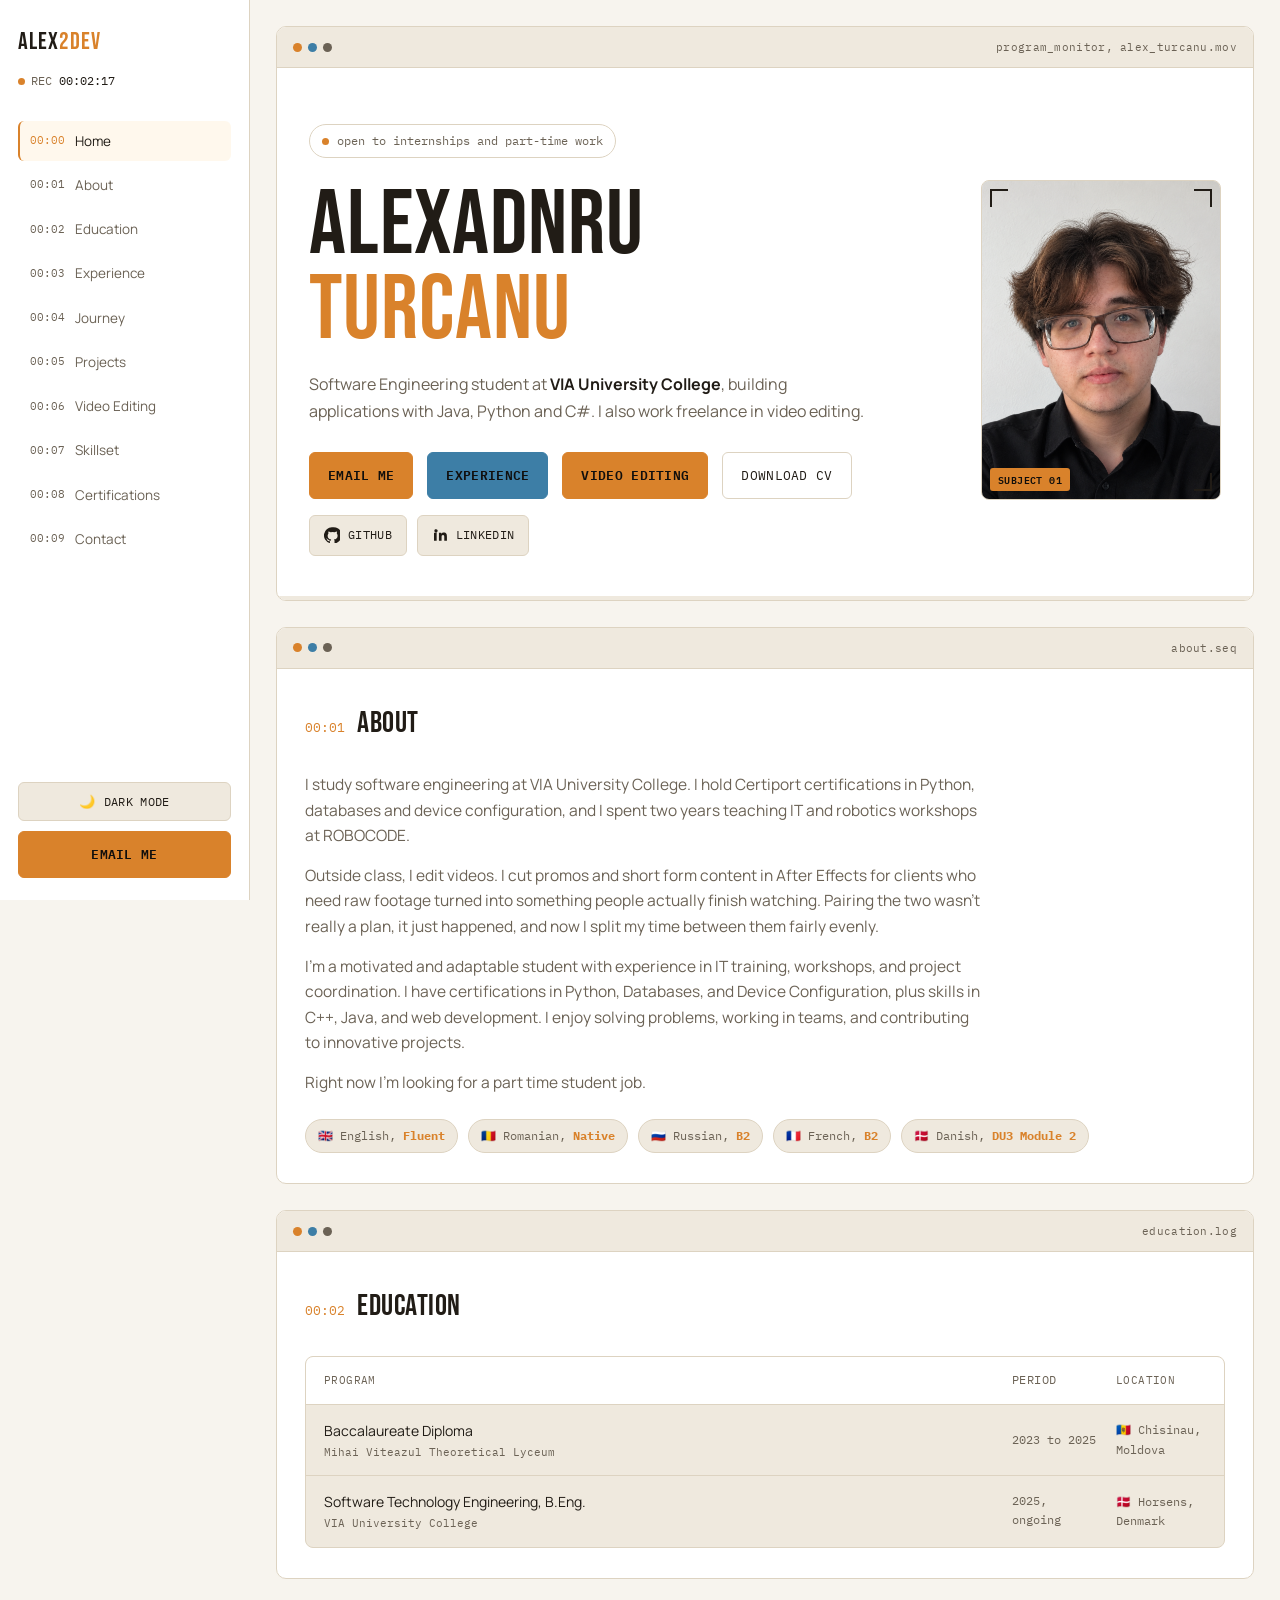
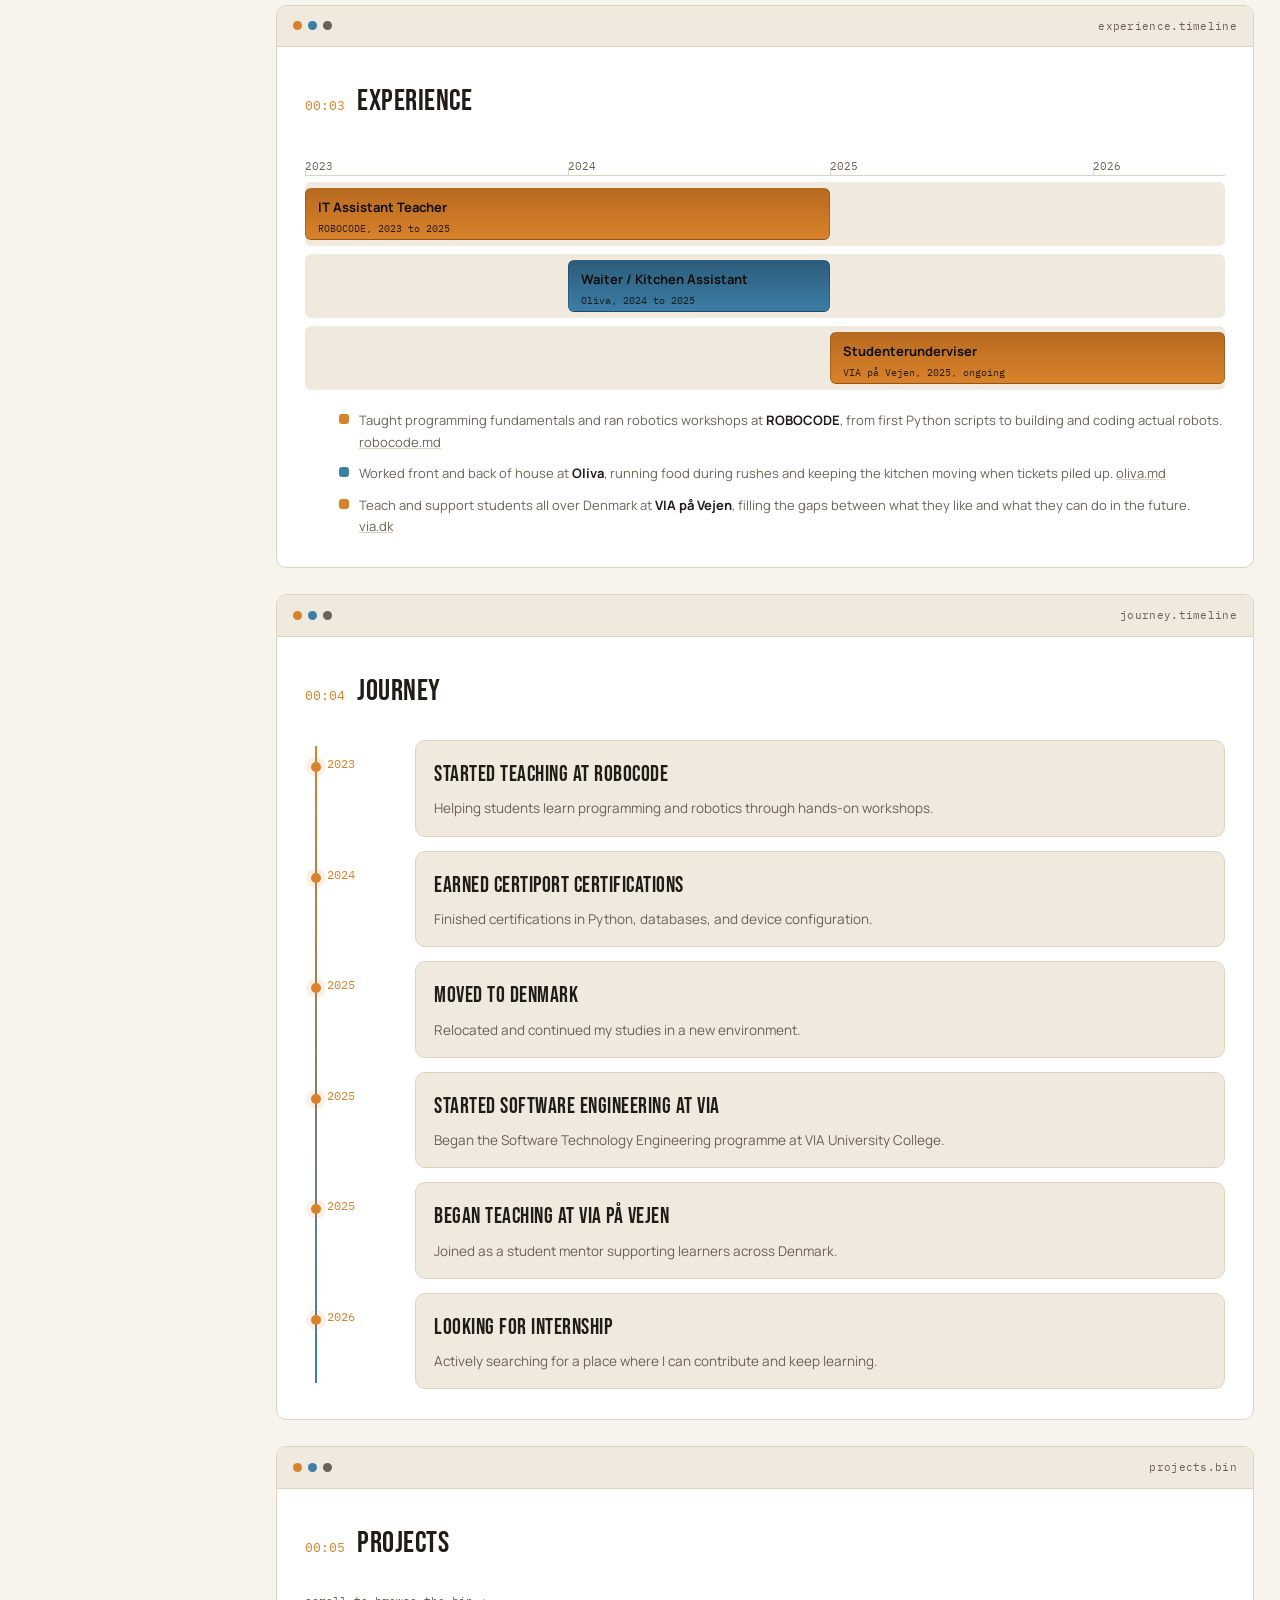
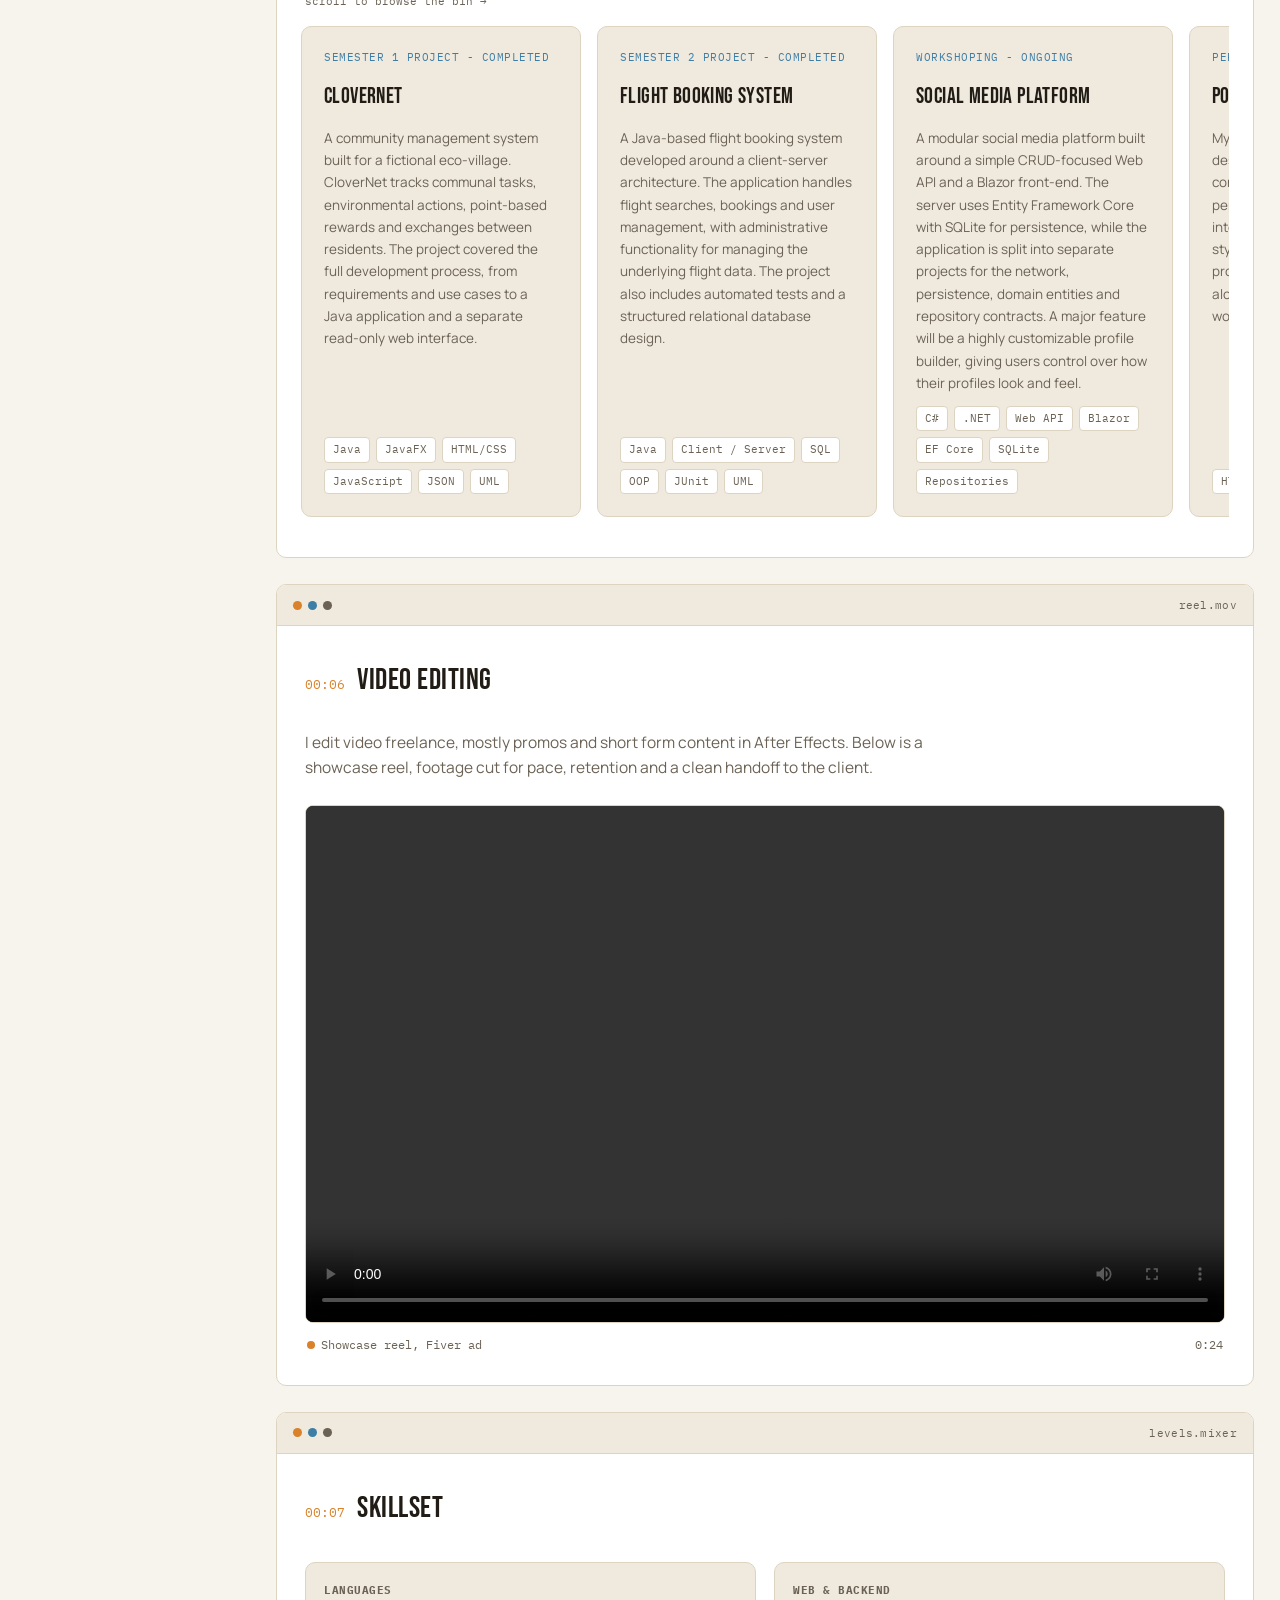
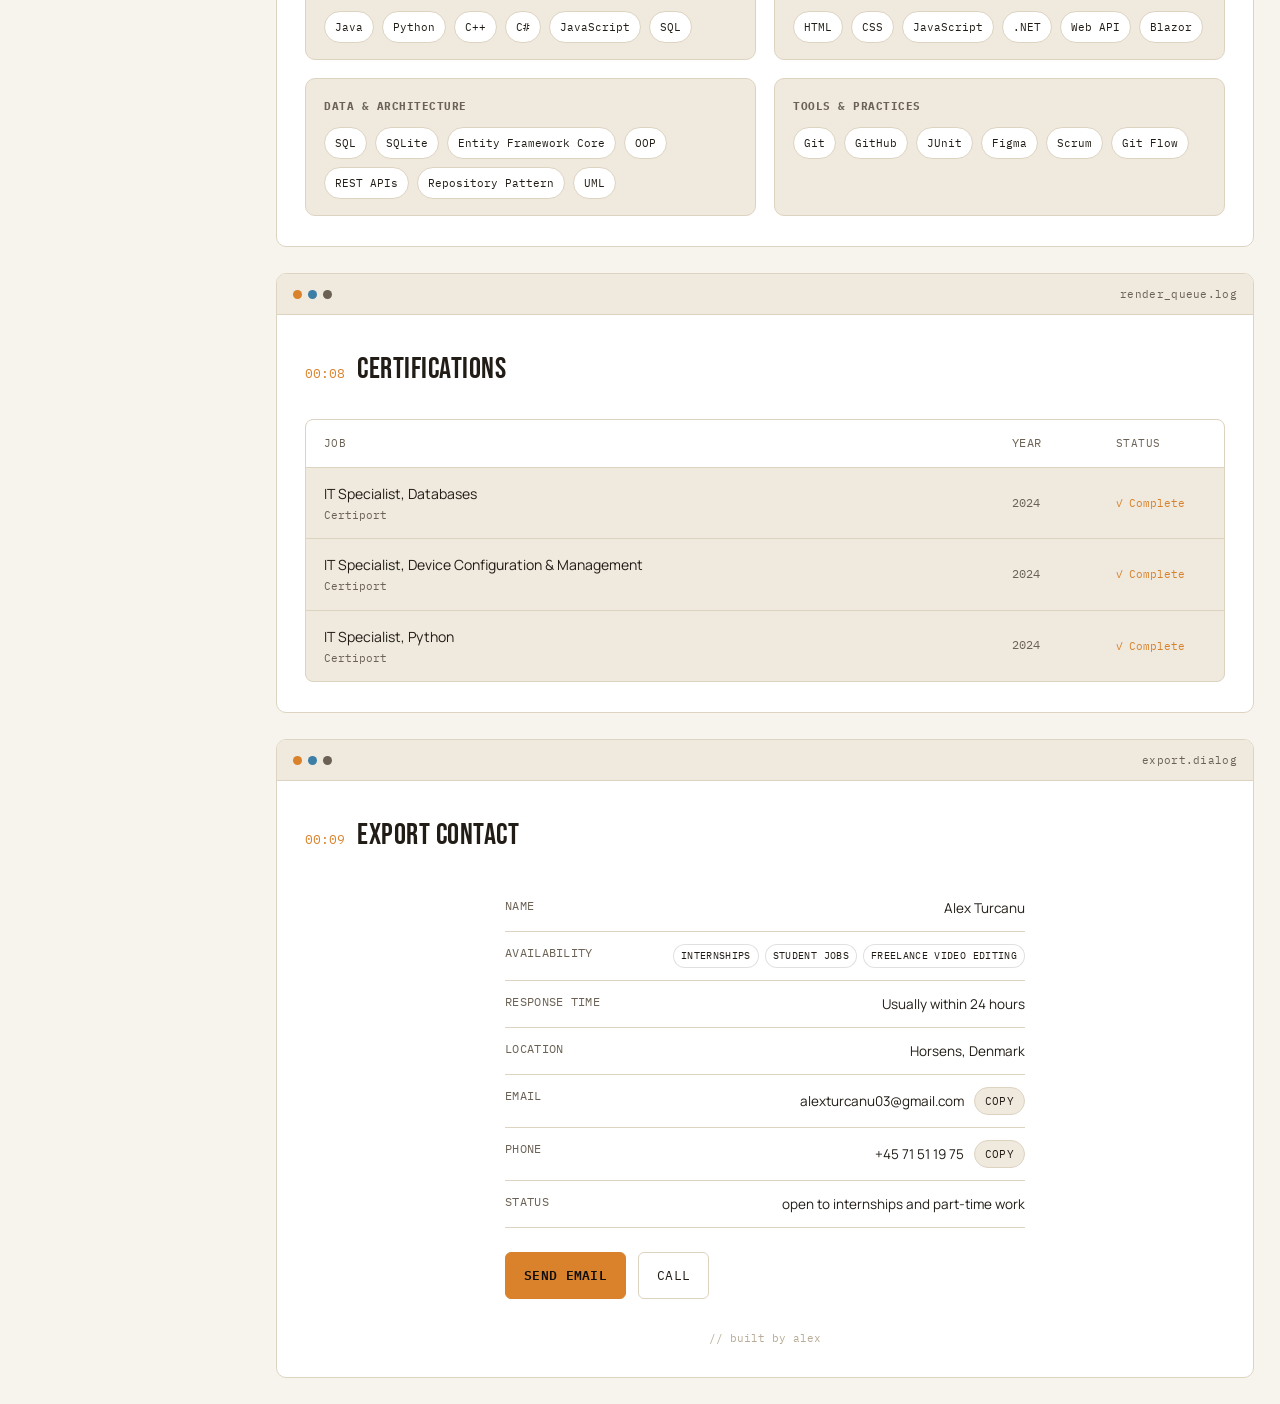
==== commit 0fdd39f7: "updating stuff" ====
--- a/index.html
+++ b/index.html
@@ -21,7 +21,6 @@
 
 <div class="boot-loader" aria-hidden="true"><span></span></div>
 
-<!-- Mobile-only top bar: logo + hamburger. Hidden on desktop via mobile.css -->
 <div class="mobile-topbar">
   <div class="mobile-logo">alex<span>2dev</span></div>
   <button class="mobile-nav-toggle" id="mobileNavToggle" type="button" aria-label="Toggle navigation" aria-expanded="false" aria-controls="primarySidebar">
@@ -52,7 +51,6 @@
     <div class="sidebar-bottom">
       <button class="theme-toggle mono" id="themeToggle" type="button"><span class="icon" id="themeIcon">🌙</span><span id="themeLabel">Dark mode</span></button>
       <a href="mailto:alexturcanu03@gmail.com" class="btn btn-amber full">Email me</a>
-      <div class="status mono"><span class="dot">●</span> open to internships and part-time work</div>
     </div>
   </aside>
 
@@ -69,8 +67,7 @@
             <div class="rec-line"><span class="rec-dot"></span>open to internships and part-time work</div>
             <h1 class="name">ALEXADNRU<br><span class="hl">TURCANU</span></h1>
             <p class="hero-role">
-              Software Engineering student at <b>VIA University College</b>, Horsens. I build applications
-              during the day and edit video for clients the rest of the time.
+              Software Engineering student at <b>VIA University College</b>, building applications with Java, Python and C#. I also work freelance in video editing.
             </p>
             <div class="hero-cta">
               <a href="mailto:alexturcanu03@gmail.com" class="btn btn-amber">Email me</a>
@@ -115,8 +112,8 @@
         <div class="about-body">
           <p>I study software engineering at VIA University College. I hold Certiport certifications in Python, databases and device configuration, and I spent two years teaching IT and robotics workshops at ROBOCODE.</p>
           <p>Outside class, I edit videos. I cut promos and short form content in After Effects for clients who need raw footage turned into something people actually finish watching. Pairing the two wasn't really a plan, it just happened, and now I split my time between them fairly evenly.</p>
-          <p>I like having a clear direction and understanding the bigger goal, but I don't wait for a plan to be perfect before starting. I break a problem into smaller steps, work through them, and adjust as I go. In a team I tend to become the person keeping things organized and moving, and I care as much about people feeling comfortable contributing as I do about the technical work itself. Learn by doing, communicate clearly, take ownership until the job is actually done, that's roughly how I work.</p>
-          <p>Right now I'm looking for a part time student job. Tech work would be ideal, but I'm open to any office role that keeps me busy.</p>
+          <p>I'm a motivated and adaptable student with experience in IT training, workshops, and project coordination. I have certifications in Python, Databases, and Device Configuration, plus skills in C++, Java, and web development. I enjoy solving problems, working in teams, and contributing to innovative projects.</p>
+          <p>Right now I'm looking for a part time student job.</p>
         </div>
         <div class="lang-strip">
           <span class="chip">🇬🇧 English, <b>Fluent</b></span>
@@ -244,40 +241,108 @@
         <div class="dots"><span></span><span></span><span></span></div>
         <div class="filename mono">projects.bin</div>
       </div>
-      <div class="panel-body">
-        <div class="panel-title"><span class="idx">00:05</span><h2>Projects</h2></div>
+
+      <div class="panel-body">
+        <div class="panel-title">
+          <span class="idx">00:05</span>
+          <h2>Projects</h2>
+        </div>
+
         <div class="bin-hint">scroll to browse the bin →</div>
+
         <div class="bin-row">
+
           <div class="card">
-            <span class="card-tag">Semester 1, team of 4</span>
+            <span class="card-tag">Semester 1 project - completed </span>
             <h3>CloverNet</h3>
-            <p>CloverNet manages green actions, communal tasks and point trades for a fictional eco village. My team built it start to finish in one semester: requirements, use cases, a domain model, a JavaFX admin app backed by JSON, and a read only site so residents can see the community's progress.</p>
-            <div class="card-meta" aria-label="Project metadata">
-              <span>4 developers</span><span>16 weeks</span><span>Completed</span><span>Java</span><span>JavaFX</span><span>University</span>
-            </div>
-            <div class="stack"><span>Java</span><span>JavaFX</span><span>HTML/CSS</span><span>JavaScript</span><span>JSON</span><span>UML</span></div>
-            <div class="card-status">21 / 22 requirements delivered</div>
-          </div>
+
+            <p>
+              A community management system built for a fictional eco-village.
+              CloverNet tracks communal tasks, environmental actions, point-based
+              rewards and exchanges between residents. The project covered the
+              full development process, from requirements and use cases to a
+              Java application and a separate read-only web interface.
+            </p>
+
+            <div class="stack">
+              <span>Java</span>
+              <span>JavaFX</span>
+              <span>HTML/CSS</span>
+              <span>JavaScript</span>
+              <span>JSON</span>
+              <span>UML</span>
+            </div>
+          </div>
+
+
           <div class="card">
-            <span class="card-tag">Semester 2, team project</span>
+            <span class="card-tag">Semester 2 project - completed</span>
             <h3>Flight Booking System</h3>
-            <p>A booking platform for searching flights, comparing fares and reserving seats, with an admin side for managing routes and schedules. Same process as CloverNet: model the data before touching the interface.</p>
-            <div class="card-meta" aria-label="Project metadata">
-              <span>Team project</span><span>12 weeks</span><span>Completed</span><span>Java</span><span>Database</span><span>University</span>
-            </div>
-            <div class="stack"><span>Java</span><span>Database Design</span><span>OOP</span><span>UML</span></div>
-            <div class="card-status">SEP2 deliverable</div>
-          </div>
+
+            <p>
+              A Java-based flight booking system developed around a client-server
+              architecture. The application handles flight searches, bookings and
+              user management, with administrative functionality for managing the
+              underlying flight data. The project also includes automated tests
+              and a structured relational database design.
+            </p>
+
+            <div class="stack">
+              <span>Java</span>
+              <span>Client / Server</span>
+              <span>SQL</span>
+              <span>OOP</span>
+              <span>JUnit</span>
+              <span>UML</span>
+            </div>
+          </div>
+
+
           <div class="card">
-            <span class="card-tag">Personal, in progress</span>
-            <h3>Bot Arena</h3>
-            <p>A side project that grew out of teaching robotics at ROBOCODE: bots that navigate a grid and fight using basic pathfinding and decision logic. Still unfinished, the AI cheats less than it used to.</p>
-            <div class="card-meta" aria-label="Project metadata">
-              <span>Solo</span><span>Ongoing</span><span>In progress</span><span>Python</span><span>Pygame</span><span>Personal</span>
-            </div>
-            <div class="stack"><span>Python</span><span>Pygame</span><span>Pathfinding</span></div>
-            <div class="card-status">work in progress</div>
-          </div>
+            <span class="card-tag">Workshoping - ongoing</span>
+            <h3>Social Media Platform</h3>
+
+            <p>
+              A modular social media platform built around a simple CRUD-focused
+              Web API and a Blazor front-end. The server uses Entity Framework Core
+              with SQLite for persistence, while the application is split into
+              separate projects for the network, persistence, domain entities and
+              repository contracts. A major feature will be a highly customizable
+              profile builder, giving users control over how their profiles look
+              and feel.
+            </p>
+
+            <div class="stack">
+              <span>C#</span>
+              <span>.NET</span>
+              <span>Web API</span>
+              <span>Blazor</span>
+              <span>EF Core</span>
+              <span>SQLite</span>
+              <span>Repositories</span>
+            </div>
+          </div>
+
+
+          <div class="card">
+            <span class="card-tag">Personal - ongoing</span>
+            <h3>Portfolio Website</h3>
+
+            <p>
+              My personal developer portfolio, designed and built from scratch.
+              It combines project documentation, personal information and an
+              intentionally unconventional visual style into a single interactive
+              site. The project is continuously updated alongside my studies and
+              software work.
+            </p>
+            <div class="stack">
+              <span>HTML</span>
+              <span>CSS</span>
+              <span>JavaScript</span>
+              <span>Git</span>
+            </div>
+          </div>
+
         </div>
       </div>
     </section>
@@ -290,7 +355,7 @@
       <div class="panel-body">
         <div class="panel-title"><span class="idx">00:06</span><h2>Video Editing</h2></div>
         <div class="create-intro">
-          <p>I edit video freelance, mostly promos and short form content in After Effects. Below is a recent showcase reel, footage cut for pace, retention and a clean handoff to the client.</p>
+          <p>I edit video freelance, mostly promos and short form content in After Effects. Below is a showcase reel, footage cut for pace, retention and a clean handoff to the client.</p>
         </div>
         <div class="video-frame">
           <video controls preload="metadata">
@@ -302,11 +367,6 @@
           <span class="live"><span class="live-dot"></span>Showcase reel, Fiver ad</span>
           <span>0:24</span>
         </div>
-        <div class="tools-row">
-          <div class="tool-pill"><span class="dot"></span>Adobe After Effects</div>
-          <div class="tool-pill"><span class="dot"></span>Motion graphics</div>
-          <div class="tool-pill"><span class="dot"></span>Short form editing</div>
-        </div>
       </div>
     </section>
 
@@ -315,80 +375,67 @@
         <div class="dots"><span></span><span></span><span></span></div>
         <div class="filename mono">levels.mixer</div>
       </div>
-      <div class="panel-body">
-        <div class="panel-title"><span class="idx">00:07</span><h2>Skillset</h2></div>
-        <div class="mixer-groups">
-          <div class="mixer-group">
-            <h4>Development</h4>
-            <div class="mixer">
-              <div class="channel">
-                <div class="fader-track"><div class="fader-fill amber" style="height:85%"></div></div>
-                <div class="val">85</div>
-                <div class="cap">Java</div>
-              </div>
-              <div class="channel">
-                <div class="fader-track"><div class="fader-fill amber" style="height:90%"></div></div>
-                <div class="val">90</div>
-                <div class="cap">Python</div>
-              </div>
-              <div class="channel">
-                <div class="fader-track"><div class="fader-fill amber" style="height:75%"></div></div>
-                <div class="val">75</div>
-                <div class="cap">C++</div>
-              </div>
-              <div class="channel">
-                <div class="fader-track"><div class="fader-fill amber" style="height:80%"></div></div>
-                <div class="val">80</div>
-                <div class="cap">Web Dev</div>
-              </div>
-            </div>
-          </div>
-          <div class="mixer-group">
-            <h4>Creative</h4>
-            <div class="mixer">
-              <div class="channel">
-                <div class="fader-track"><div class="fader-fill slate" style="height:90%"></div></div>
-                <div class="val">90</div>
-                <div class="cap">After Effects</div>
-              </div>
-              <div class="channel">
-                <div class="fader-track"><div class="fader-fill slate" style="height:85%"></div></div>
-                <div class="val">85</div>
-                <div class="cap">Video Edit</div>
-              </div>
-              <div class="channel">
-                <div class="fader-track"><div class="fader-fill slate" style="height:80%"></div></div>
-                <div class="val">80</div>
-                <div class="cap">Web Design</div>
-              </div>
-              <div class="channel">
-                <div class="fader-track"><div class="fader-fill slate" style="height:100%"></div></div>
-                <div class="val">100</div>
-                <div class="cap">Coordination</div>
-              </div>
-            </div>
-          </div>
-        </div>
+
+      <div class="panel-body">
+        <div class="panel-title">
+          <span class="idx">00:07</span>
+          <h2>Skillset</h2>
+        </div>
+
         <div class="tech-stack">
+
           <div class="tech-column">
             <h4>Languages</h4>
-            <div class="tech-chips"><span>Java</span><span>Python</span><span>C++</span><span>JavaScript</span><span>SQL</span></div>
-          </div>
+            <div class="tech-chips">
+              <span>Java</span>
+              <span>Python</span>
+              <span>C++</span>
+              <span>C#</span>
+              <span>JavaScript</span>
+              <span>SQL</span>
+            </div>
+          </div>
+
           <div class="tech-column">
-            <h4>Frameworks &amp; Libraries</h4>
-            <div class="tech-chips"><span>JavaFX</span><span>Pygame</span></div>
-          </div>
+            <h4>Web &amp; Backend</h4>
+            <div class="tech-chips">
+              <span>HTML</span>
+              <span>CSS</span>
+              <span>JavaScript</span>
+              <span>.NET</span>
+              <span>Web API</span>
+              <span>Blazor</span>
+            </div>
+          </div>
+
           <div class="tech-column">
-            <h4>Tools</h4>
-            <div class="tech-chips"><span>Git</span><span>IntelliJ</span><span>VS Code</span><span>Figma</span><span>After Effects</span><span>Photoshop</span><span>Canva</span></div>
-          </div>
+            <h4>Data &amp; Architecture</h4>
+            <div class="tech-chips">
+              <span>SQL</span>
+              <span>SQLite</span>
+              <span>Entity Framework Core</span>
+              <span>OOP</span>
+              <span>REST APIs</span>
+              <span>Repository Pattern</span>
+              <span>UML</span>
+            </div>
+          </div>
+
           <div class="tech-column">
-            <h4>Methods</h4>
-            <div class="tech-chips"><span>Scrum</span><span>Agile</span><span>UML</span><span>Git Flow</span></div>
-          </div>
-        </div>
-      </div>
-    </section>
+            <h4>Tools &amp; Practices</h4>
+            <div class="tech-chips">
+              <span>Git</span>
+              <span>GitHub</span>
+              <span>JUnit</span>
+              <span>Figma</span>
+              <span>Scrum</span>
+              <span>Git Flow</span>
+            </div>
+          </div>
+        </div>
+      </div>
+    </section>
+
     <section class="panel" id="log">
       <div class="window-chrome">
         <div class="dots"><span></span><span></span><span></span></div>
@@ -576,7 +623,6 @@
   }, {passive:true});
   updateBackToTop();
 
-  /* ---------- Mobile nav drawer ---------- */
   var mobileToggle = document.getElementById('mobileNavToggle');
   var mobileOverlay = document.getElementById('mobileNavOverlay');
 
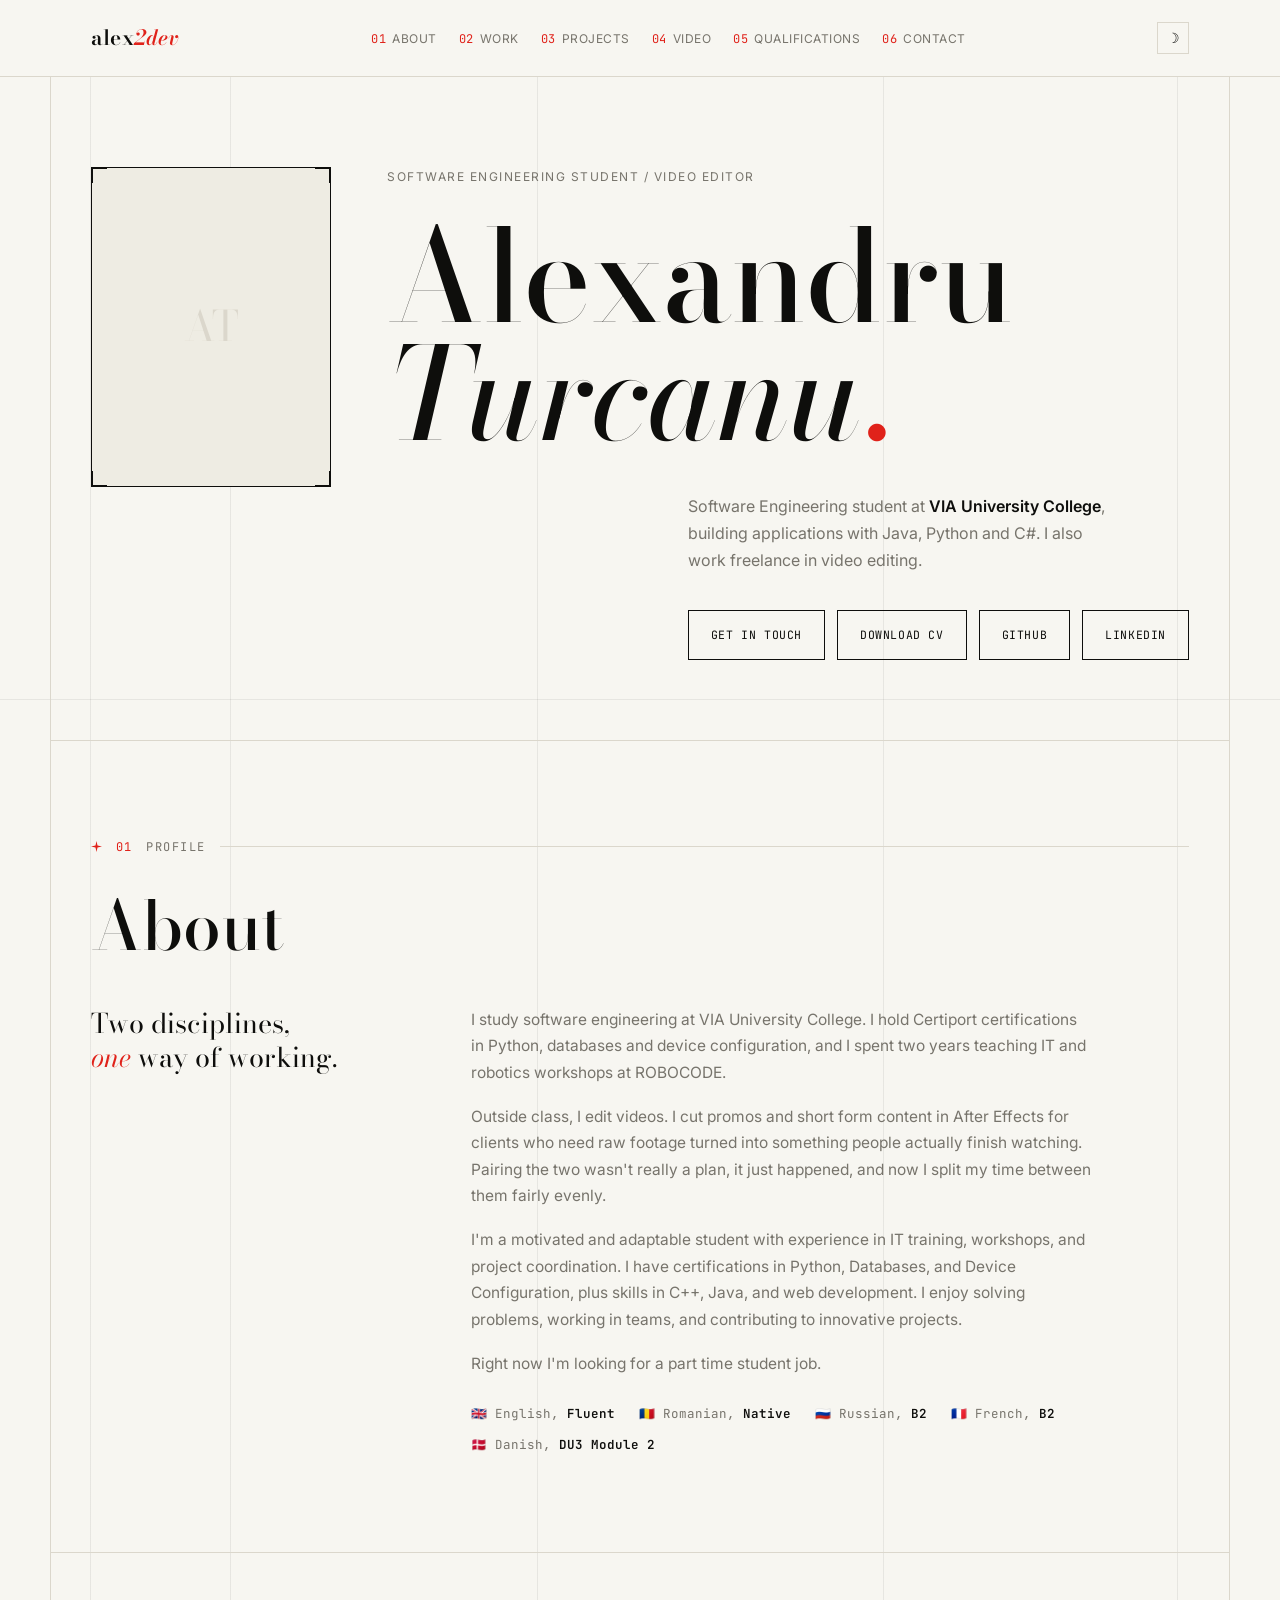
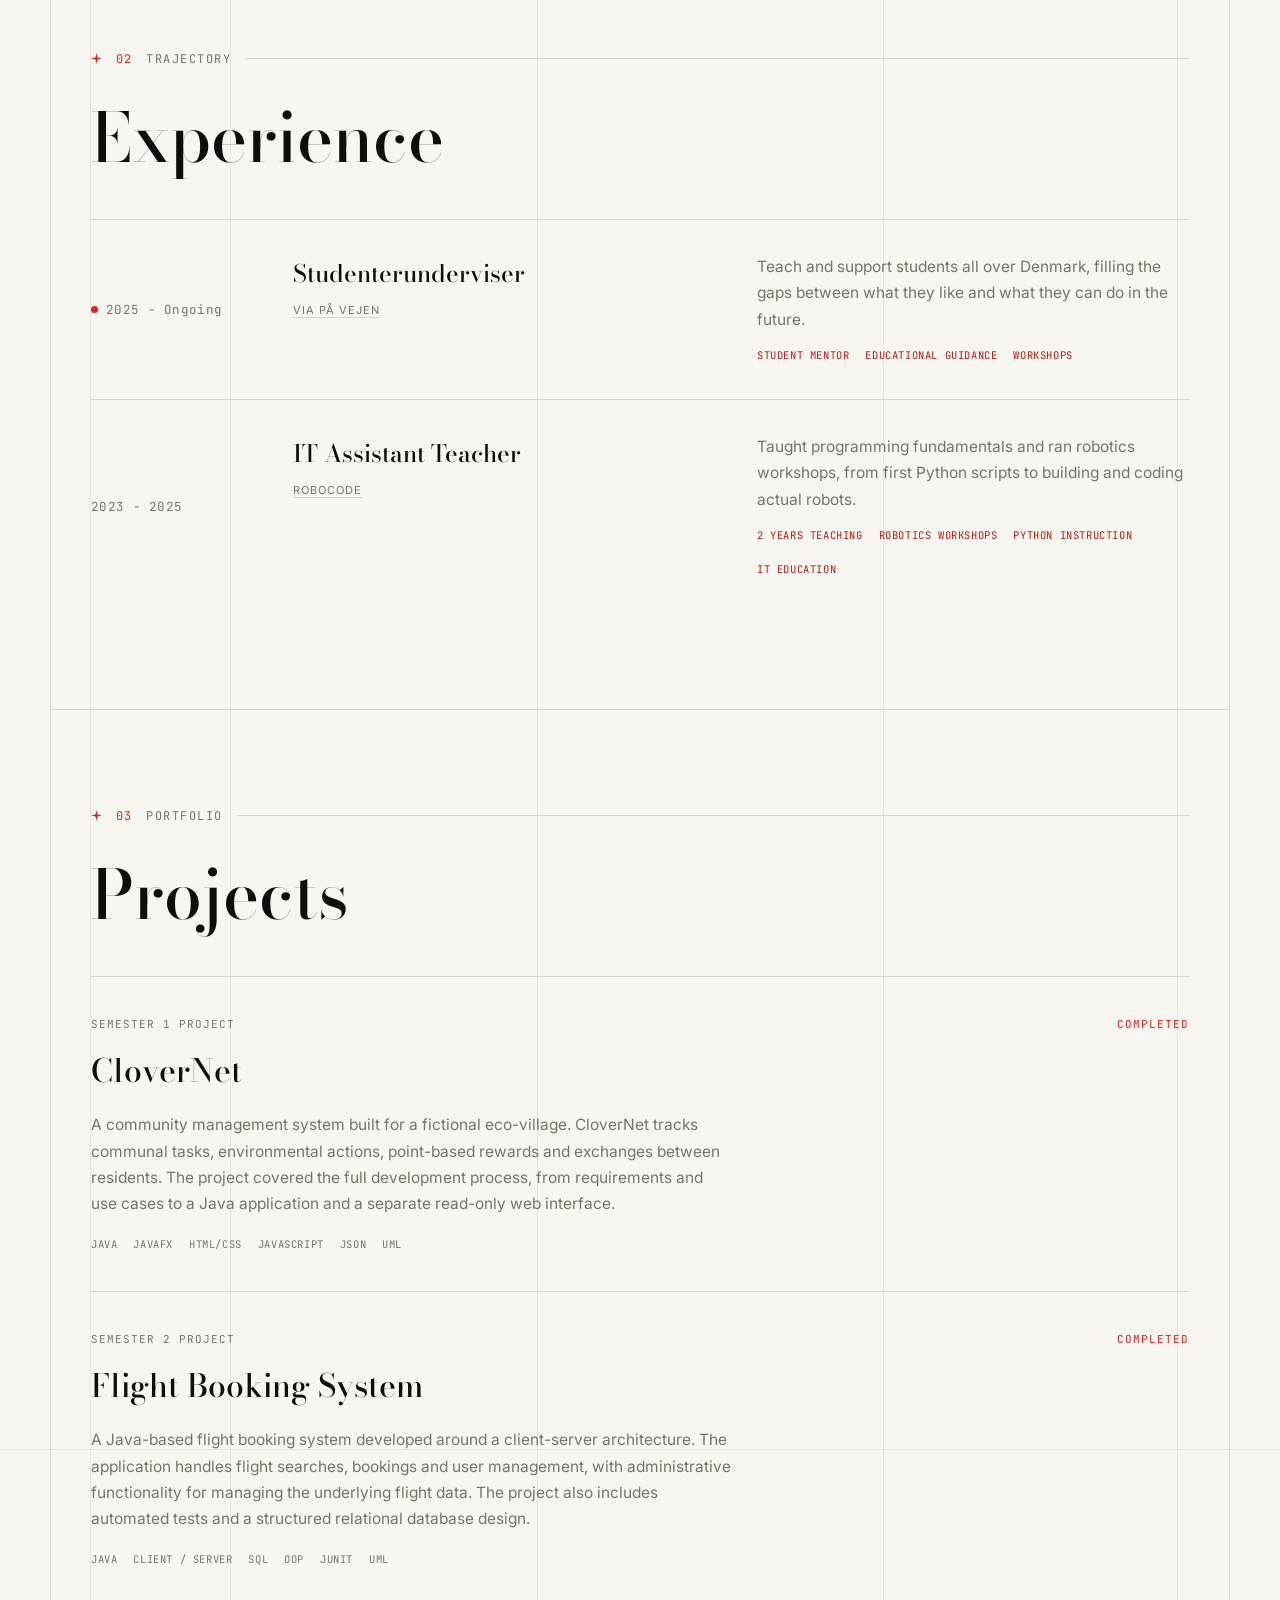
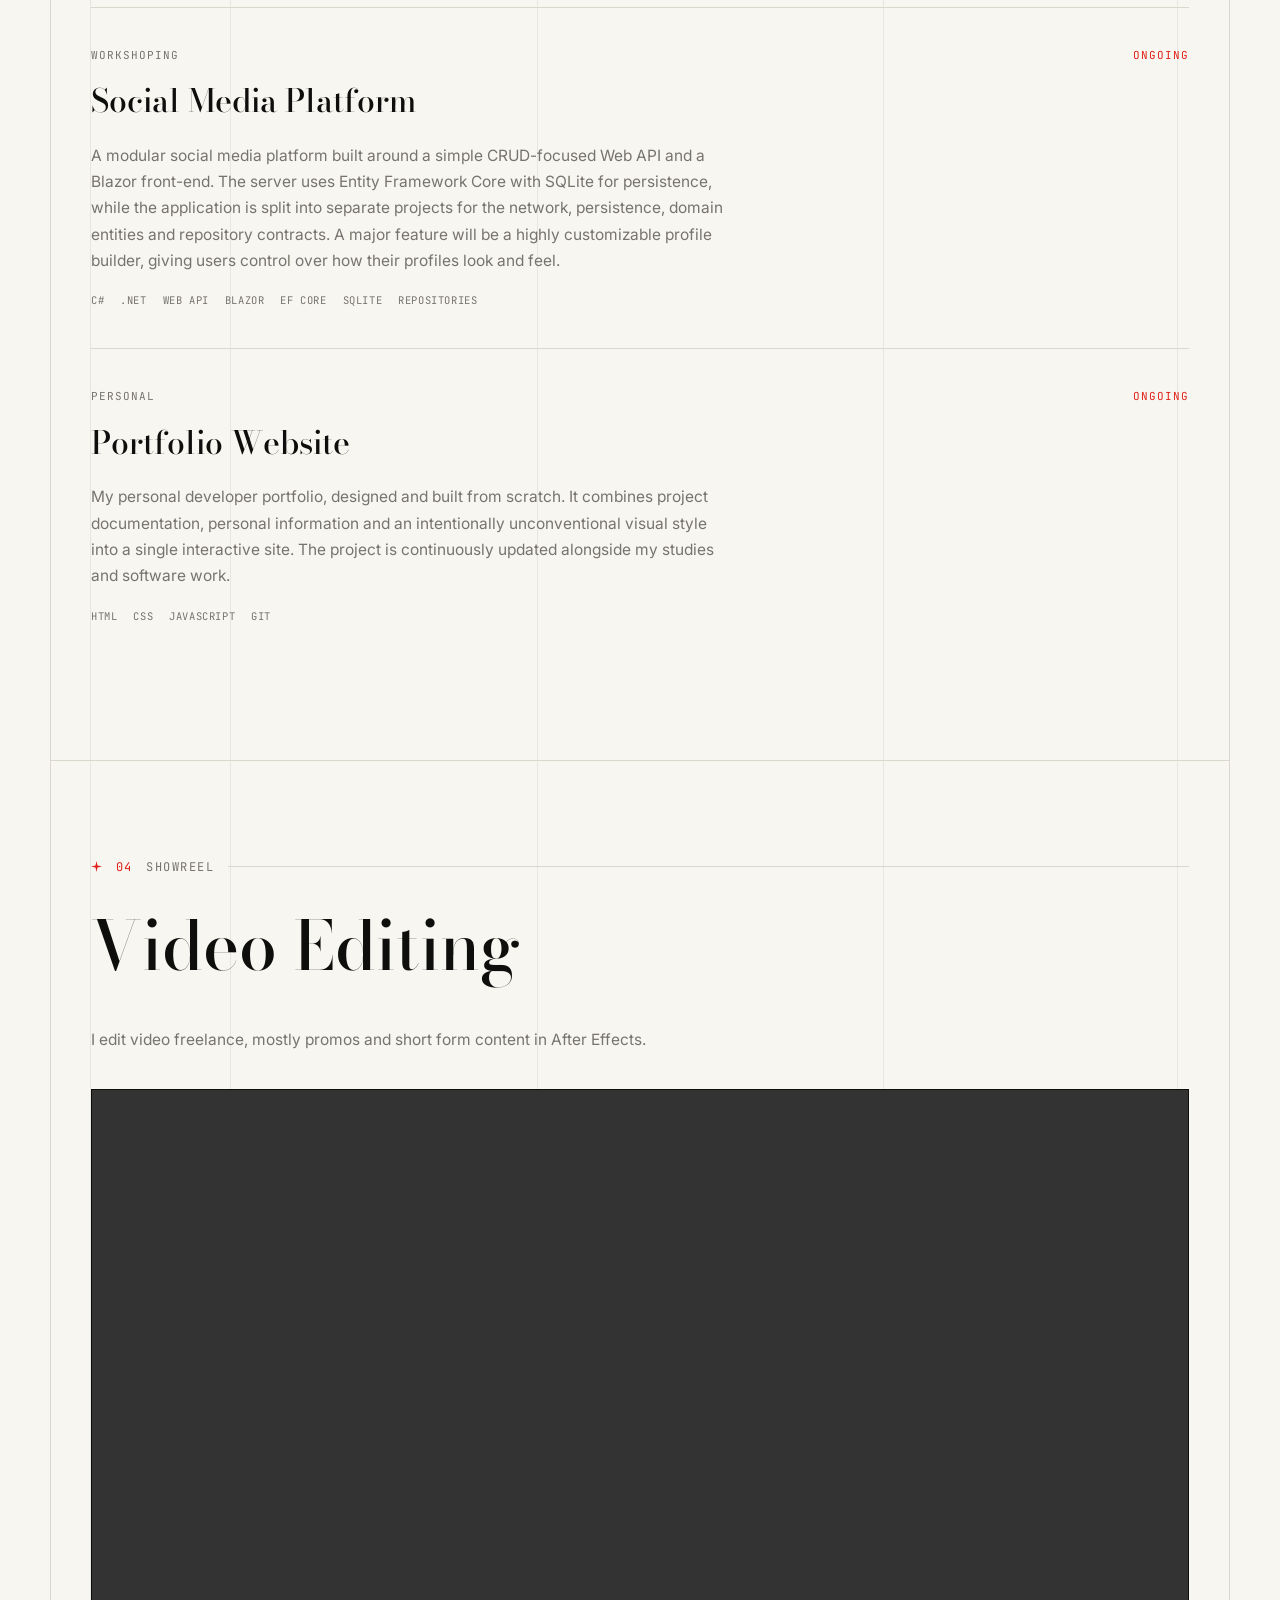
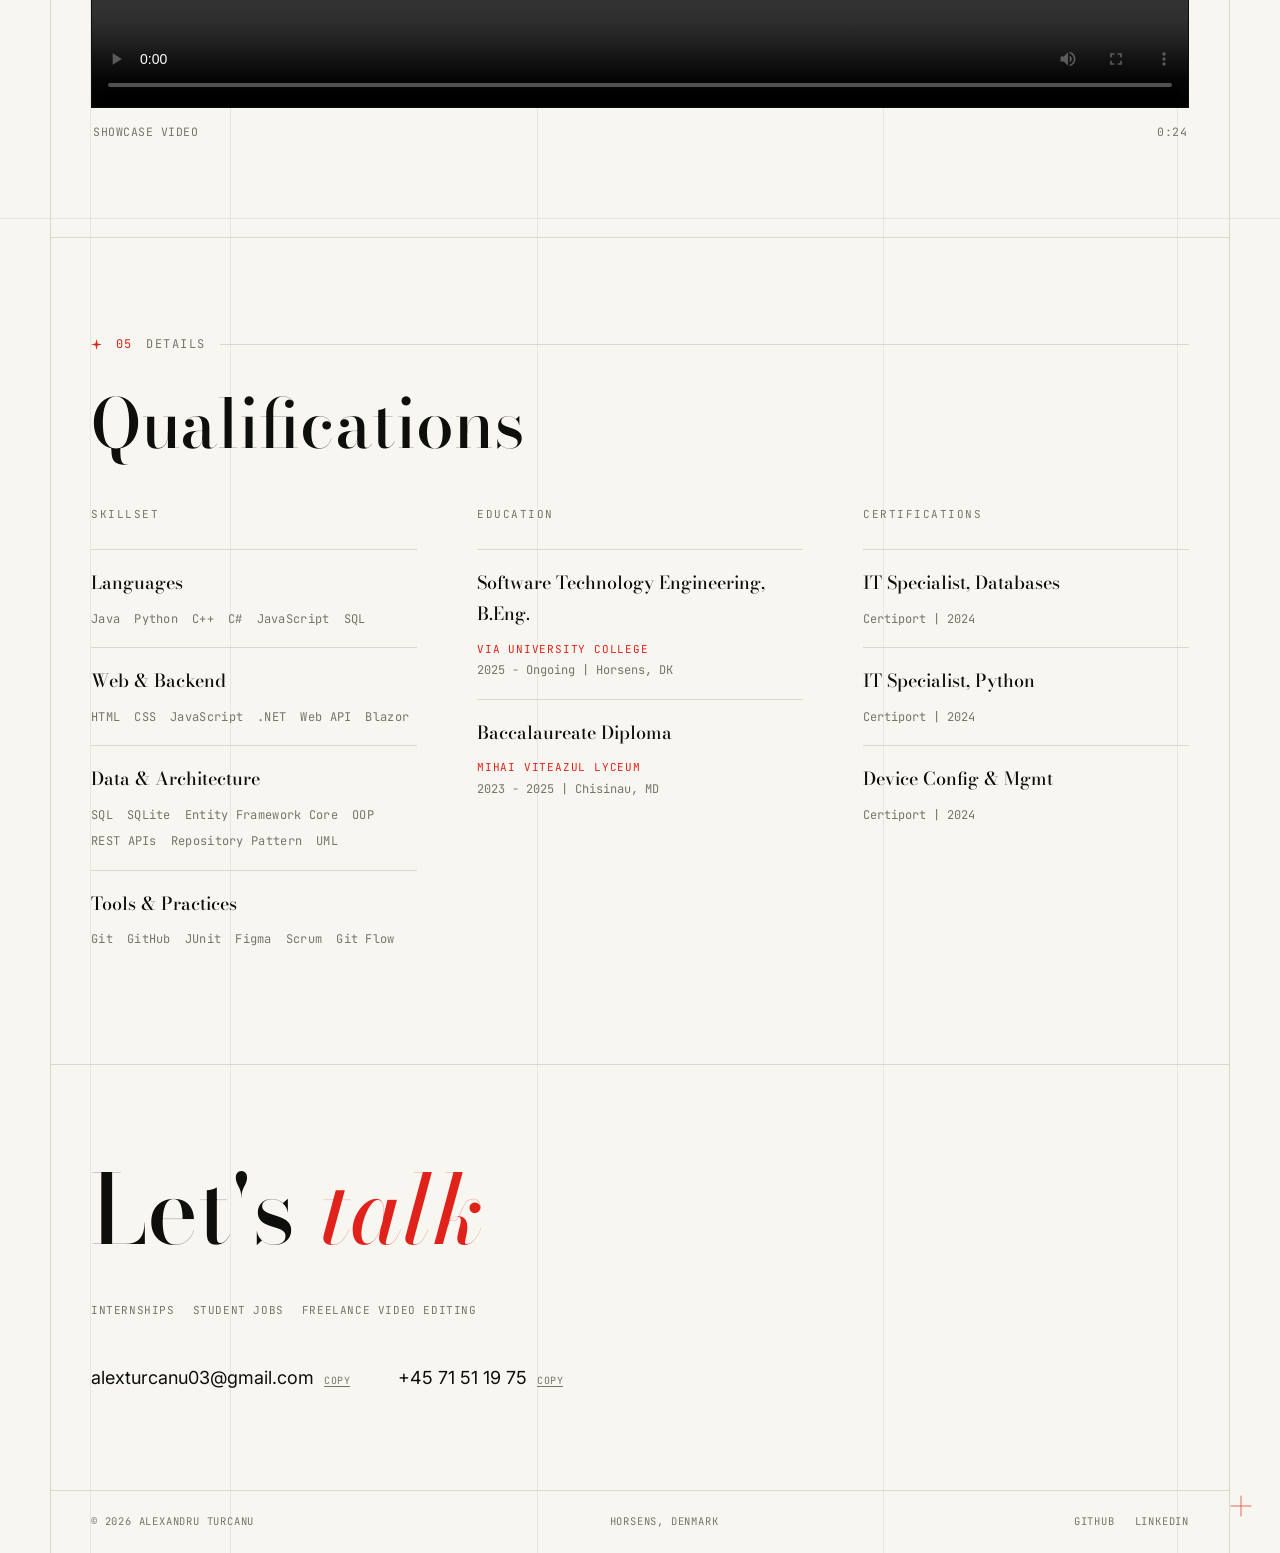
==== commit ca26e6c3: "site overhaul" ====
--- a/index.html
+++ b/index.html
@@ -3,531 +3,331 @@
 <head>
 <meta charset="UTF-8">
 <meta name="viewport" content="width=device-width, initial-scale=1.0">
-<meta name="theme-color" content="#d9822b">
+<meta name="theme-color" content="#e0221a">
 <meta property="og:title" content="Alex Turcanu | Software Engineering Student">
 <meta property="og:type" content="website">
 <meta property="og:locale" content="en_US">
 <meta property="og:url" content="./">
 <meta name="twitter:card" content="summary_large_image">
-<link rel="icon" type="image/svg+xml" href="data:image/svg+xml,%3Csvg xmlns='http://www.w3.org/2000/svg' viewBox='0 0 64 64'%3E%3Crect width='64' height='64' rx='14' fill='%23211c16'/%3E%3Cpath d='M17 44L28 20h8l11 24h-8l-2-5H27l-2 5h-8zm13-11h6l-3-8-3 8z' fill='%23d9822b'/%3E%3C/svg%3E">
-<link rel="apple-touch-icon" href="data:image/svg+xml,%3Csvg xmlns='http://www.w3.org/2000/svg' viewBox='0 0 180 180'%3E%3Crect width='180' height='180' rx='36' fill='%23211c16'/%3E%3Cpath d='M47 126L78 54h24l31 72h-22l-6-16H75l-6 16H47zm36-33h14l-7-20-7 20z' fill='%23d9822b'/%3E%3C/svg%3E">
+<link rel="icon" type="image/svg+xml" href="data:image/svg+xml,%3Csvg xmlns='http://www.w3.org/2000/svg' viewBox='0 0 64 64'%3E%3Crect width='64' height='64' fill='%230e0e0c'/%3E%3Cpath d='M17 44L28 20h8l11 24h-8l-2-5H27l-2 5h-8zm13-11h6l-3-8-3 8z' fill='%23e0221a'/%3E%3C/svg%3E">
+<link rel="apple-touch-icon" href="data:image/svg+xml,%3Csvg xmlns='http://www.w3.org/2000/svg' viewBox='0 0 180 180'%3E%3Crect width='180' height='180' fill='%230e0e0c'/%3E%3Cpath d='M47 126L78 54h24l31 72h-22l-6-16H75l-6 16H47zm36-33h14l-7-20-7 20z' fill='%23e0221a'/%3E%3C/svg%3E">
 <title>Alex Turcanu | Software Engineering Student and Video Editor</title>
 <link rel="preconnect" href="https://fonts.googleapis.com">
-<link href="https://fonts.googleapis.com/css2?family=Bebas+Neue&family=Manrope:wght@400;500;600;700;800&family=IBM+Plex+Mono:wght@400;500;600&display=swap" rel="stylesheet">
+<link href="https://fonts.googleapis.com/css2?family=Bodoni+Moda:ital,wght@0,400;0,500;0,600;0,700;1,400;1,500;1,600&family=Inter:wght@400;500;600;700&family=JetBrains+Mono:wght@400;500;600;700&display=swap" rel="stylesheet">
 <link rel="stylesheet" href="styles.css">
-<link rel="stylesheet" href="mobile.css">
 </head>
 <body>
 
-<div class="boot-loader" aria-hidden="true"><span></span></div>
-
-<div class="mobile-topbar">
-  <div class="mobile-logo">alex<span>2dev</span></div>
-  <button class="mobile-nav-toggle" id="mobileNavToggle" type="button" aria-label="Toggle navigation" aria-expanded="false" aria-controls="primarySidebar">
-    <span></span><span></span><span></span>
-  </button>
-</div>
-<div class="mobile-nav-overlay" id="mobileNavOverlay" hidden></div>
-
-<div class="app-shell">
-
-  <aside class="sidebar" id="primarySidebar">
-    <div class="sidebar-top">
-      <div class="logo">alex<span>2dev</span></div>
-      <div class="tc-readout mono"><span class="rec-dot"></span>REC <span id="tc">00:00:00</span></div>
-      <nav class="side-nav" aria-label="Primary">
-        <a href="#hero" data-sec="hero"><span class="idx">00:00</span>Home</a>
-        <a href="#about" data-sec="about"><span class="idx">00:01</span>About</a>
-        <a href="#education" data-sec="education"><span class="idx">00:02</span>Education</a>
-        <a href="#build" data-sec="build"><span class="idx">00:03</span>Experience</a>
-        <a href="#journey" data-sec="journey"><span class="idx">00:04</span>Journey</a>
-        <a href="#projects" data-sec="projects"><span class="idx">00:05</span>Projects</a>
-        <a href="#create" data-sec="create"><span class="idx">00:06</span>Video Editing</a>
-        <a href="#skills" data-sec="skills"><span class="idx">00:07</span>Skillset</a>
-        <a href="#log" data-sec="log"><span class="idx">00:08</span>Certifications</a>
-        <a href="#contact" data-sec="contact"><span class="idx">00:09</span>Contact</a>
-      </nav>
-    </div>
-    <div class="sidebar-bottom">
-      <button class="theme-toggle mono" id="themeToggle" type="button"><span class="icon" id="themeIcon">🌙</span><span id="themeLabel">Dark mode</span></button>
-      <a href="mailto:alexturcanu03@gmail.com" class="btn btn-amber full">Email me</a>
-    </div>
-  </aside>
-
-  <main class="stage">
-
-    <section class="monitor" id="hero">
-      <div class="window-chrome">
-        <div class="dots"><span></span><span></span><span></span></div>
-        <div class="filename mono">program_monitor, alex_turcanu.mov</div>
-      </div>
-      <div class="monitor-body">
-        <div class="hero-grid">
-          <div class="hero-text">
-            <div class="rec-line"><span class="rec-dot"></span>open to internships and part-time work</div>
-            <h1 class="name">ALEXADNRU<br><span class="hl">TURCANU</span></h1>
-            <p class="hero-role">
-              Software Engineering student at <b>VIA University College</b>, building applications with Java, Python and C#. I also work freelance in video editing.
-            </p>
+<div class="bg-grid" aria-hidden="true"></div>
+
+<svg width="0" height="0" style="position:absolute" aria-hidden="true">
+  <symbol id="spark-shape" viewBox="0 0 24 24">
+    <path d="M12 0 L14.2 9.8 L24 12 L14.2 14.2 L12 24 L9.8 14.2 L0 12 L9.8 9.8 Z" fill="currentColor"/>
+  </symbol>
+</svg>
+
+<header class="nav">
+  <div class="nav-inner">
+    <a href="#hero" class="nav-logo">alex<span class="accent">2dev</span></a>
+    <ul class="nav-links">
+      <li><a href="#about" data-sec="about"><span class="idx mono">01</span>About</a></li>
+      <li><a href="#work" data-sec="work"><span class="idx mono">02</span>Work</a></li>
+      <li><a href="#projects" data-sec="projects"><span class="idx mono">03</span>Projects</a></li>
+      <li><a href="#reel" data-sec="reel"><span class="idx mono">04</span>Video</a></li>
+      <li><a href="#reference" data-sec="reference"><span class="idx mono">05</span>Qualifications</a></li>
+      <li><a href="#contact" data-sec="contact"><span class="idx mono">06</span>Contact</a></li>
+    </ul>
+    <div class="nav-right">
+      <button class="theme-toggle" id="themeToggle" type="button" aria-label="Toggle dark mode">
+        <span id="themeIcon">&#9789;</span>
+      </button>
+      <button class="nav-toggle" id="navToggle" type="button" aria-label="Toggle navigation" aria-expanded="false" aria-controls="mobileDrawer">
+        <span></span><span></span><span></span>
+      </button>
+    </div>
+  </div>
+</header>
+
+<nav class="mobile-drawer" id="mobileDrawer" aria-label="Mobile">
+  <a href="#about" data-sec="about"><span class="idx mono">01</span>About</a>
+  <a href="#work" data-sec="work"><span class="idx mono">02</span>Work</a>
+  <a href="#projects" data-sec="projects"><span class="idx mono">03</span>Projects</a>
+  <a href="#reel" data-sec="reel"><span class="idx mono">04</span>Video</a>
+  <a href="#reference" data-sec="reference"><span class="idx mono">05</span>Qualifications</a>
+  <a href="#contact" data-sec="contact"><span class="idx mono">06</span>Contact</a>
+  <div class="drawer-status"><span class="dot"></span>Open to internships and part-time work</div>
+</nav>
+
+<main>
+
+  <section class="hero" id="hero">
+    <div class="hero-grid">
+      <div class="hero-photo">
+        <div class="photo-frame">
+          <div class="photo-fallback mono">AT</div>
+          <img src="pfp.png" alt="Alex Turcanu" onerror="this.style.display='none';">
+          <span class="frame-tick tl"></span><span class="frame-tick tr"></span>
+          <span class="frame-tick bl"></span><span class="frame-tick br"></span>
+        </div>
+      </div>
+      <div class="hero-main">
+        <div class="hero-eyebrow">Software Engineering Student / Video Editor</div>
+        <h1 class="hero-name">Alexandru<br><span class="accent">Turcanu</span><span class="dot-end">.</span></h1>
+        <div class="hero-foot">
+          <div>
+            <p class="hero-desc">Software Engineering student at <b>VIA University College</b>, building applications with Java, Python and C#. I also work freelance in video editing.</p>
             <div class="hero-cta">
-              <a href="mailto:alexturcanu03@gmail.com" class="btn btn-amber">Email me</a>
-              <a href="#build" class="btn btn-slate">Experience</a>
-              <a href="#create" class="btn btn-amber">Video Editing</a>
+              <a href="mailto:alexturcanu03@gmail.com" class="btn btn-outline">Get in touch</a>
               <a href="CV Alex Turcanu.pdf" download class="btn btn-outline">Download CV</a>
-            </div>
-            <div class="hero-social" aria-label="Social links">
-              <a href="https://github.com/a1izo" class="social-btn" target="_blank" rel="noopener noreferrer" aria-label="GitHub profile">
-                <svg viewBox="0 0 24 24" aria-hidden="true"><path d="M12 .5a12 12 0 0 0-3.8 23.4c.6.1.8-.3.8-.6v-2.1c-3.3.7-4-1.4-4-1.4-.5-1.3-1.2-1.7-1.2-1.7-1-.7.1-.7.1-.7 1.1.1 1.8 1.2 1.8 1.2 1 .1 1.5.8 1.5.8.9 1.6 2.4 1.1 3 .8.1-.8.4-1.1.7-1.4-2.6-.3-5.4-1.3-5.4-5.9 0-1.3.5-2.4 1.2-3.2-.1-.3-.5-1.5.1-3.1 0 0 1-.3 3.2 1.2a11 11 0 0 1 5.9 0c2.2-1.5 3.2-1.2 3.2-1.2.6 1.6.2 2.8.1 3.1.7.8 1.2 1.9 1.2 3.2 0 4.6-2.8 5.6-5.4 5.9.4.3.8 1 .8 2.1v3.1c0 .3.2.7.8.6A12 12 0 0 0 12 .5z"/></svg>
-                <span>GitHub</span>
-              </a>
-              <a href="https://www.linkedin.com/in/alexandru-turcanu-377642295" class="social-btn" target="_blank" rel="noopener noreferrer" aria-label="LinkedIn profile">
-                <svg viewBox="0 0 24 24" aria-hidden="true"><path d="M4.98 3.5A2.48 2.48 0 1 1 4.97 8a2.48 2.48 0 0 1 .01-4.5zM3 8.75h4v12H3v-12zm7 0h3.8v1.64h.05c.53-1 1.83-2.05 3.77-2.05 4.03 0 4.78 2.65 4.78 6.1v6.31h-4v-5.59c0-1.33-.03-3.05-1.86-3.05-1.87 0-2.15 1.46-2.15 2.95v5.69h-4v-12z"/></svg>
-                <span>LinkedIn</span>
-              </a>
+              <a href="https://github.com/a1izo" class="btn btn-outline" target="_blank" rel="noopener noreferrer">GitHub</a>
+              <a href="https://www.linkedin.com/in/alexandru-turcanu-377642295" class="btn btn-outline" target="_blank" rel="noopener noreferrer">LinkedIn</a>
             </div>
           </div>
-          <div class="hero-photo">
-            <div class="photo-frame">
-              <div class="photo-fallback mono">AT</div>
-              <img src="pfp.PNG" alt="Alex Turcanu" onerror="this.style.display='none';">
-              <div class="frame-corner tl"></div>
-              <div class="frame-corner tr"></div>
-              <div class="frame-corner bl"></div>
-              <div class="frame-corner br"></div>
-              <div class="frame-tag mono">SUBJECT 01</div>
-            </div>
-          </div>
-        </div>
-      </div>
-      <div class="scrub-bar"><div class="scrub-fill" id="scrubFill"></div></div>
-    </section>
-
-    <section class="panel" id="about">
-      <div class="window-chrome">
-        <div class="dots"><span></span><span></span><span></span></div>
-        <div class="filename mono">about.seq</div>
-      </div>
-      <div class="panel-body">
-        <div class="panel-title"><span class="idx">00:01</span><h2>About</h2></div>
-        <div class="about-body">
-          <p>I study software engineering at VIA University College. I hold Certiport certifications in Python, databases and device configuration, and I spent two years teaching IT and robotics workshops at ROBOCODE.</p>
-          <p>Outside class, I edit videos. I cut promos and short form content in After Effects for clients who need raw footage turned into something people actually finish watching. Pairing the two wasn't really a plan, it just happened, and now I split my time between them fairly evenly.</p>
-          <p>I'm a motivated and adaptable student with experience in IT training, workshops, and project coordination. I have certifications in Python, Databases, and Device Configuration, plus skills in C++, Java, and web development. I enjoy solving problems, working in teams, and contributing to innovative projects.</p>
-          <p>Right now I'm looking for a part time student job.</p>
-        </div>
-        <div class="lang-strip">
-          <span class="chip">🇬🇧 English, <b>Fluent</b></span>
-          <span class="chip">🇷🇴 Romanian, <b>Native</b></span>
-          <span class="chip">🇷🇺 Russian, <b>B2</b></span>
-          <span class="chip">🇫🇷 French, <b>B2</b></span>
-          <span class="chip">🇩🇰 Danish, <b>DU3 Module 2</b></span>
-        </div>
-      </div>
-    </section>
-
-    <section class="panel" id="education">
-      <div class="window-chrome">
-        <div class="dots"><span></span><span></span><span></span></div>
-        <div class="filename mono">education.log</div>
-      </div>
-      <div class="panel-body">
-        <div class="panel-title"><span class="idx">00:02</span><h2>Education</h2></div>
-        <div class="queue">
-          <div class="queue-row head">
-            <div>Program</div>
-            <div class="col-year">Period</div>
-            <div>Location</div>
-          </div>
-          <div class="queue-row">
-            <div class="job">Baccalaureate Diploma<span class="org">Mihai Viteazul Theoretical Lyceum</span></div>
-            <div class="col-year">2023 to 2025</div>
-            <div class="loc">🇲🇩 Chisinau, Moldova</div>
-          </div>
-          <div class="queue-row">
-            <div class="job">Software Technology Engineering, B.Eng.<span class="org">VIA University College</span></div>
-            <div class="col-year">2025, ongoing</div>
-            <div class="loc">🇩🇰 Horsens, Denmark</div>
-          </div>
-        </div>
-      </div>
-    </section>
-
-    <section class="panel" id="build">
-      <div class="window-chrome">
-        <div class="dots"><span></span><span></span><span></span></div>
-        <div class="filename mono">experience.timeline</div>
-      </div>
-      <div class="panel-body">
-        <div class="panel-title"><span class="idx">00:03</span><h2>Experience</h2></div>
-
-        <div class="timeline-wrap">
-          <div class="timeline-inner">
-            <div class="ruler">
-              <div class="tick" style="left:0%">2023</div>
-              <div class="tick" style="left:28.6%">2024</div>
-              <div class="tick" style="left:57.1%">2025</div>
-              <div class="tick" style="left:85.7%">2026</div>
-            </div>
-            <div class="track-row">
-              <span class="track-label">V3</span>
-              <div class="clip amber" style="left:0%; width:57.1%;">
-                <h4>IT Assistant Teacher</h4>
-                <p>ROBOCODE, 2023 to 2025</p>
-                <div class="badge-row">
-                  <span>2 years teaching</span>
-                  <span>Robotics workshops</span>
-                  <span>Python instruction</span>
-                  <span>IT education</span>
-                </div>
-              </div>
-            </div>
-            <div class="track-row">
-              <span class="track-label">V2</span>
-              <div class="clip slate" style="left:28.6%; width:28.5%;">
-                <h4>Waiter / Kitchen Assistant</h4>
-                <p>Oliva, 2024 to 2025</p>
-                <div class="badge-row">
-                  <span>Fast-paced restaurant</span>
-                  <span>Front &amp; back of house</span>
-                  <span>Team coordination</span>
-                </div>
-              </div>
-            </div>
-            <div class="track-row">
-              <span class="track-label">V1</span>
-              <div class="clip amber" style="left:57.1%; width:42.9%;">
-                <h4>Studenterunderviser</h4>
-                <p>VIA på Vejen, 2025, ongoing</p>
-                <div class="badge-row">
-                  <span>Student mentor</span>
-                  <span>Educational guidance</span>
-                  <span>Workshops</span>
-                </div>
-              </div>
-            </div>
-          </div>
-        </div>
-
-        <div class="track-legend">
-          <div class="legend-rows">
-            <div class="legend-row"><span class="swatch amber"></span><span>Taught programming fundamentals and ran robotics workshops at <b>ROBOCODE</b>, from first Python scripts to building and coding actual robots. <a href="https://robocode.md" target="_blank" rel="noopener">robocode.md</a></span></div>
-            <div class="legend-row"><span class="swatch slate"></span><span>Worked front and back of house at <b>Oliva</b>, running food during rushes and keeping the kitchen moving when tickets piled up. <a href="https://oliva.md/" target="_blank" rel="noopener">oliva.md</a></span></div>
-            <div class="legend-row"><span class="swatch amber"></span><span>Teach and support students all over Denmark at <b>VIA på Vejen</b>, filling the gaps between what they like and what they can do in the future. <a href="https://www.via.dk/" target="_blank" rel="noopener">via.dk</a></span></div>
-          </div>
-        </div>
-      </div>
-    </section>
-
-    <section class="panel" id="journey">
-      <div class="window-chrome">
-        <div class="dots"><span></span><span></span><span></span></div>
-        <div class="filename mono">journey.timeline</div>
-      </div>
-      <div class="panel-body">
-        <div class="panel-title"><span class="idx">00:04</span><h2>Journey</h2></div>
-        <div class="journey-list" aria-label="Timeline of milestones">
-          <article class="journey-item"><span class="journey-year">2023</span><div class="journey-card"><h3>Started teaching at ROBOCODE</h3><p>Helping students learn programming and robotics through hands-on workshops.</p></div></article>
-          <article class="journey-item"><span class="journey-year">2024</span><div class="journey-card"><h3>Earned Certiport certifications</h3><p>Finished certifications in Python, databases, and device configuration.</p></div></article>
-          <article class="journey-item"><span class="journey-year">2025</span><div class="journey-card"><h3>Moved to Denmark</h3><p>Relocated and continued my studies in a new environment.</p></div></article>
-          <article class="journey-item"><span class="journey-year">2025</span><div class="journey-card"><h3>Started Software Engineering at VIA</h3><p>Began the Software Technology Engineering programme at VIA University College.</p></div></article>
-          <article class="journey-item"><span class="journey-year">2025</span><div class="journey-card"><h3>Began teaching at VIA på Vejen</h3><p>Joined as a student mentor supporting learners across Denmark.</p></div></article>
-          <article class="journey-item"><span class="journey-year">2026</span><div class="journey-card"><h3>Looking for internship</h3><p>Actively searching for a place where I can contribute and keep learning.</p></div></article>
-        </div>
-      </div>
-    </section>
-
-    <section class="panel" id="projects">
-      <div class="window-chrome">
-        <div class="dots"><span></span><span></span><span></span></div>
-        <div class="filename mono">projects.bin</div>
-      </div>
-
-      <div class="panel-body">
-        <div class="panel-title">
-          <span class="idx">00:05</span>
-          <h2>Projects</h2>
-        </div>
-
-        <div class="bin-hint">scroll to browse the bin →</div>
-
-        <div class="bin-row">
-
-          <div class="card">
-            <span class="card-tag">Semester 1 project - completed </span>
-            <h3>CloverNet</h3>
-
-            <p>
-              A community management system built for a fictional eco-village.
-              CloverNet tracks communal tasks, environmental actions, point-based
-              rewards and exchanges between residents. The project covered the
-              full development process, from requirements and use cases to a
-              Java application and a separate read-only web interface.
-            </p>
-
-            <div class="stack">
-              <span>Java</span>
-              <span>JavaFX</span>
-              <span>HTML/CSS</span>
-              <span>JavaScript</span>
-              <span>JSON</span>
-              <span>UML</span>
-            </div>
-          </div>
-
-
-          <div class="card">
-            <span class="card-tag">Semester 2 project - completed</span>
-            <h3>Flight Booking System</h3>
-
-            <p>
-              A Java-based flight booking system developed around a client-server
-              architecture. The application handles flight searches, bookings and
-              user management, with administrative functionality for managing the
-              underlying flight data. The project also includes automated tests
-              and a structured relational database design.
-            </p>
-
-            <div class="stack">
-              <span>Java</span>
-              <span>Client / Server</span>
-              <span>SQL</span>
-              <span>OOP</span>
-              <span>JUnit</span>
-              <span>UML</span>
-            </div>
-          </div>
-
-
-          <div class="card">
-            <span class="card-tag">Workshoping - ongoing</span>
-            <h3>Social Media Platform</h3>
-
-            <p>
-              A modular social media platform built around a simple CRUD-focused
-              Web API and a Blazor front-end. The server uses Entity Framework Core
-              with SQLite for persistence, while the application is split into
-              separate projects for the network, persistence, domain entities and
-              repository contracts. A major feature will be a highly customizable
-              profile builder, giving users control over how their profiles look
-              and feel.
-            </p>
-
-            <div class="stack">
-              <span>C#</span>
-              <span>.NET</span>
-              <span>Web API</span>
-              <span>Blazor</span>
-              <span>EF Core</span>
-              <span>SQLite</span>
-              <span>Repositories</span>
-            </div>
-          </div>
-
-
-          <div class="card">
-            <span class="card-tag">Personal - ongoing</span>
-            <h3>Portfolio Website</h3>
-
-            <p>
-              My personal developer portfolio, designed and built from scratch.
-              It combines project documentation, personal information and an
-              intentionally unconventional visual style into a single interactive
-              site. The project is continuously updated alongside my studies and
-              software work.
-            </p>
-            <div class="stack">
-              <span>HTML</span>
-              <span>CSS</span>
-              <span>JavaScript</span>
-              <span>Git</span>
-            </div>
-          </div>
-
-        </div>
-      </div>
-    </section>
-
-    <section class="panel" id="create">
-      <div class="window-chrome">
-        <div class="dots"><span></span><span></span><span></span></div>
-        <div class="filename mono">reel.mov</div>
-      </div>
-      <div class="panel-body">
-        <div class="panel-title"><span class="idx">00:06</span><h2>Video Editing</h2></div>
-        <div class="create-intro">
-          <p>I edit video freelance, mostly promos and short form content in After Effects. Below is a showcase reel, footage cut for pace, retention and a clean handoff to the client.</p>
-        </div>
-        <div class="video-frame">
-          <video controls preload="metadata">
-            <source src="Video Editing showcase.mp4" type="video/mp4">
-            Your browser does not support embedded video. 
-          </video>
-        </div>
-        <div class="video-caption">
-          <span class="live"><span class="live-dot"></span>Showcase reel, Fiver ad</span>
-          <span>0:24</span>
-        </div>
-      </div>
-    </section>
-
-    <section class="panel" id="skills">
-      <div class="window-chrome">
-        <div class="dots"><span></span><span></span><span></span></div>
-        <div class="filename mono">levels.mixer</div>
-      </div>
-
-      <div class="panel-body">
-        <div class="panel-title">
-          <span class="idx">00:07</span>
-          <h2>Skillset</h2>
-        </div>
-
-        <div class="tech-stack">
-
-          <div class="tech-column">
-            <h4>Languages</h4>
-            <div class="tech-chips">
-              <span>Java</span>
-              <span>Python</span>
-              <span>C++</span>
-              <span>C#</span>
-              <span>JavaScript</span>
-              <span>SQL</span>
-            </div>
-          </div>
-
-          <div class="tech-column">
-            <h4>Web &amp; Backend</h4>
-            <div class="tech-chips">
-              <span>HTML</span>
-              <span>CSS</span>
-              <span>JavaScript</span>
-              <span>.NET</span>
-              <span>Web API</span>
-              <span>Blazor</span>
-            </div>
-          </div>
-
-          <div class="tech-column">
-            <h4>Data &amp; Architecture</h4>
-            <div class="tech-chips">
-              <span>SQL</span>
-              <span>SQLite</span>
-              <span>Entity Framework Core</span>
-              <span>OOP</span>
-              <span>REST APIs</span>
-              <span>Repository Pattern</span>
-              <span>UML</span>
-            </div>
-          </div>
-
-          <div class="tech-column">
-            <h4>Tools &amp; Practices</h4>
-            <div class="tech-chips">
-              <span>Git</span>
-              <span>GitHub</span>
-              <span>JUnit</span>
-              <span>Figma</span>
-              <span>Scrum</span>
-              <span>Git Flow</span>
-            </div>
-          </div>
-        </div>
-      </div>
-    </section>
-
-    <section class="panel" id="log">
-      <div class="window-chrome">
-        <div class="dots"><span></span><span></span><span></span></div>
-        <div class="filename mono">render_queue.log</div>
-      </div>
-      <div class="panel-body">
-        <div class="panel-title"><span class="idx">00:08</span><h2>Certifications</h2></div>
-        <div class="queue">
-          <div class="queue-row head">
-            <div>Job</div>
-            <div class="col-year">Year</div>
-            <div>Status</div>
-          </div>
-          <div class="queue-row">
-            <div class="job">IT Specialist, Databases<span class="org">Certiport</span></div>
-            <div class="col-year">2024</div>
-            <div class="status">Complete</div>
-          </div>
-          <div class="queue-row">
-            <div class="job">IT Specialist, Device Configuration &amp; Management<span class="org">Certiport</span></div>
-            <div class="col-year">2024</div>
-            <div class="status">Complete</div>
-          </div>
-          <div class="queue-row">
-            <div class="job">IT Specialist, Python<span class="org">Certiport</span></div>
-            <div class="col-year">2024</div>
-            <div class="status">Complete</div>
-          </div>
-        </div>
-      </div>
-    </section>
-
-    <footer class="panel" id="contact">
-      <div class="window-chrome">
-        <div class="dots"><span></span><span></span><span></span></div>
-        <div class="filename mono">export.dialog</div>
-      </div>
-      <div class="panel-body">
-        <div class="panel-title"><span class="idx">00:09</span><h2>Export Contact</h2></div>
-        <div class="export-dialog">
-          <div class="export-field"><span class="k">Name</span><span class="v">Alex Turcanu</span></div>
-          <div class="export-field"><span class="k">Availability</span><span class="v"><span class="availability-list"><span>Internships</span><span>Student jobs</span><span>Freelance video editing</span></span></span></div>
-          <div class="export-field"><span class="k">Response time</span><span class="v">Usually within 24 hours</span></div>
-          <div class="export-field"><span class="k">Location</span><span class="v">Horsens, Denmark</span></div>
-          <div class="export-field copyable"><span class="k">Email</span><span class="v"><a href="mailto:alexturcanu03@gmail.com" data-copy-value="alexturcanu03@gmail.com">alexturcanu03@gmail.com</a><button class="copy-btn" type="button" data-copy-target="email" aria-label="Copy email address">Copy <span class="copy-tip" aria-hidden="true">Copied!</span></button></span></div>
-          <div class="export-field copyable"><span class="k">Phone</span><span class="v"><a href="tel:+4571511975" data-copy-value="+4571511975">+45 71 51 19 75</a><button class="copy-btn" type="button" data-copy-target="phone" aria-label="Copy phone number">Copy <span class="copy-tip" aria-hidden="true">Copied!</span></button></span></div>
-          <div class="export-field"><span class="k">Status</span><span class="v">open to internships and part-time work</span></div>
-          <div class="export-actions">
-            <a href="mailto:alexturcanu03@gmail.com" class="btn btn-amber">Send email</a>
-            <a href="tel:+4571511975" class="btn btn-outline">Call</a>
-          </div>
-        </div>
-        <div class="foot-note">// built by alex</div>
-      </div>
-    </footer>
-
-  </main>
-</div>
+        </div>
+      </div>
+    </div>
+  </section>
+
+  <section class="section" id="about">
+    <div class="eyebrow">
+      <span class="spark"><svg viewBox="0 0 24 24" width="11" height="11"><use href="#spark-shape"></use></svg></span>
+      <span class="num mono">01</span><span class="label mono">Profile</span><span class="rule"></span>
+    </div>
+    <h2 class="sec-title">About</h2>
+    <div class="about-grid">
+      <p class="about-tagline">Two disciplines,<br><span class="accent">one</span> way of working.</p>
+      <div class="about-body">
+        <p>I study software engineering at VIA University College. I hold Certiport certifications in Python, databases and device configuration, and I spent two years teaching IT and robotics workshops at ROBOCODE.</p>
+        <p>Outside class, I edit videos. I cut promos and short form content in After Effects for clients who need raw footage turned into something people actually finish watching. Pairing the two wasn't really a plan, it just happened, and now I split my time between them fairly evenly.</p>
+        <p>I'm a motivated and adaptable student with experience in IT training, workshops, and project coordination. I have certifications in Python, Databases, and Device Configuration, plus skills in C++, Java, and web development. I enjoy solving problems, working in teams, and contributing to innovative projects.</p>
+        <p>Right now I'm looking for a part time student job.</p>
+        <div class="about-langs mono">
+          <span>&#127468;&#127463; English, <b>Fluent</b></span>
+          <span>&#127479;&#127476; Romanian, <b>Native</b></span>
+          <span>&#127479;&#127482; Russian, <b>B2</b></span>
+          <span>&#127467;&#127479; French, <b>B2</b></span>
+          <span>&#127465;&#127472; Danish, <b>DU3 Module 2</b></span>
+        </div>
+      </div>
+    </div>
+  </section>
+
+  <section class="section" id="work">
+    <div class="eyebrow">
+      <span class="spark"><svg viewBox="0 0 24 24" width="11" height="11"><use href="#spark-shape"></use></svg></span>
+      <span class="num mono">02</span><span class="label mono">Trajectory</span><span class="rule"></span>
+    </div>
+    <h2 class="sec-title">Experience</h2>
+
+    <div class="xp-row">
+      <div class="xp-when mono"><span class="dot"></span>2025 - Ongoing</div>
+      <div>
+        <h3 class="xp-title">Studenterunderviser</h3>
+        <div class="xp-org"><a href="https://www.via.dk/" target="_blank" rel="noopener">VIA p&aring; Vejen</a></div>
+      </div>
+      <div>
+        <p class="xp-desc">Teach and support students all over Denmark, filling the gaps between what they like and what they can do in the future.</p>
+        <div class="xp-tags mono"><span>Student Mentor</span><span>Educational Guidance</span><span>Workshops</span></div>
+      </div>
+    </div>
+
+    <div class="xp-row">
+      <div class="xp-when mono">2023 - 2025</div>
+      <div>
+        <h3 class="xp-title">IT Assistant Teacher</h3>
+        <div class="xp-org"><a href="https://robocode.md" target="_blank" rel="noopener">ROBOCODE</a></div>
+      </div>
+      <div>
+        <p class="xp-desc">Taught programming fundamentals and ran robotics workshops, from first Python scripts to building and coding actual robots.</p>
+        <div class="xp-tags mono"><span>2 Years Teaching</span><span>Robotics Workshops</span><span>Python Instruction</span><span>IT Education</span></div>
+      </div>
+    </div>
+  </section>
+
+  <section class="section" id="projects">
+    <div class="eyebrow">
+      <span class="spark"><svg viewBox="0 0 24 24" width="11" height="11"><use href="#spark-shape"></use></svg></span>
+      <span class="num mono">03</span><span class="label mono">Portfolio</span><span class="rule"></span>
+    </div>
+    <h2 class="sec-title">Projects</h2>
+
+    <div class="proj-row">
+      <div class="proj-head">
+        <span class="proj-tag mono">Semester 1 Project</span>
+        <span class="proj-status mono">Completed</span>
+      </div>
+      <h3 class="proj-title">CloverNet</h3>
+      <p class="proj-desc">A community management system built for a fictional eco-village. CloverNet tracks communal tasks, environmental actions, point-based rewards and exchanges between residents. The project covered the full development process, from requirements and use cases to a Java application and a separate read-only web interface.</p>
+      <div class="proj-stack mono"><span>Java</span><span>JavaFX</span><span>HTML/CSS</span><span>JavaScript</span><span>JSON</span><span>UML</span></div>
+    </div>
+
+    <div class="proj-row">
+      <div class="proj-head">
+        <span class="proj-tag mono">Semester 2 Project</span>
+        <span class="proj-status mono">Completed</span>
+      </div>
+      <h3 class="proj-title">Flight Booking System</h3>
+      <p class="proj-desc">A Java-based flight booking system developed around a client-server architecture. The application handles flight searches, bookings and user management, with administrative functionality for managing the underlying flight data. The project also includes automated tests and a structured relational database design.</p>
+      <div class="proj-stack mono"><span>Java</span><span>Client / Server</span><span>SQL</span><span>OOP</span><span>JUnit</span><span>UML</span></div>
+    </div>
+
+    <div class="proj-row">
+      <div class="proj-head">
+        <span class="proj-tag mono">Workshoping</span>
+        <span class="proj-status mono">Ongoing</span>
+      </div>
+      <h3 class="proj-title">Social Media Platform</h3>
+      <p class="proj-desc">A modular social media platform built around a simple CRUD-focused Web API and a Blazor front-end. The server uses Entity Framework Core with SQLite for persistence, while the application is split into separate projects for the network, persistence, domain entities and repository contracts. A major feature will be a highly customizable profile builder, giving users control over how their profiles look and feel.</p>
+      <div class="proj-stack mono"><span>C#</span><span>.NET</span><span>Web API</span><span>Blazor</span><span>EF Core</span><span>SQLite</span><span>Repositories</span></div>
+    </div>
+
+    <div class="proj-row">
+      <div class="proj-head">
+        <span class="proj-tag mono">Personal</span>
+        <span class="proj-status mono">Ongoing</span>
+      </div>
+      <h3 class="proj-title">Portfolio Website</h3>
+      <p class="proj-desc">My personal developer portfolio, designed and built from scratch. It combines project documentation, personal information and an intentionally unconventional visual style into a single interactive site. The project is continuously updated alongside my studies and software work.</p>
+      <div class="proj-stack mono"><span>HTML</span><span>CSS</span><span>JavaScript</span><span>Git</span></div>
+    </div>
+  </section>
+
+  <section class="section" id="reel">
+    <div class="eyebrow">
+      <span class="spark"><svg viewBox="0 0 24 24" width="11" height="11"><use href="#spark-shape"></use></svg></span>
+      <span class="num mono">04</span><span class="label mono">Showreel</span><span class="rule"></span>
+    </div>
+    <h2 class="sec-title">Video Editing</h2>
+    <p class="reel-intro">I edit video freelance, mostly promos and short form content in After Effects.</p>
+    <div class="reel-frame">
+      <video controls preload="metadata">
+        <source src="Video Editing showcase.mp4" type="video/mp4">
+        Your browser does not support embedded video.
+      </video>
+    </div>
+    <div class="reel-caption mono">
+      <span class="live">Showcase video</span>
+      <span>0:24</span>
+    </div>
+  </section>
+
+  <section class="section" id="reference">
+    <div class="eyebrow">
+      <span class="spark"><svg viewBox="0 0 24 24" width="11" height="11"><use href="#spark-shape"></use></svg></span>
+      <span class="num mono">05</span><span class="label mono">Details</span><span class="rule"></span>
+    </div>
+    <h2 class="sec-title">Qualifications</h2>
+    <div class="ref-cols">
+
+      <div class="ref-col">
+        <div class="ref-col-label mono">Skillset</div>
+        <div class="ref-group">
+          <h4>Languages</h4>
+          <div class="ref-words mono"><span>Java</span><span>Python</span><span>C++</span><span>C#</span><span>JavaScript</span><span>SQL</span></div>
+        </div>
+        <div class="ref-group">
+          <h4>Web &amp; Backend</h4>
+          <div class="ref-words mono"><span>HTML</span><span>CSS</span><span>JavaScript</span><span>.NET</span><span>Web API</span><span>Blazor</span></div>
+        </div>
+        <div class="ref-group">
+          <h4>Data &amp; Architecture</h4>
+          <div class="ref-words mono"><span>SQL</span><span>SQLite</span><span>Entity Framework Core</span><span>OOP</span><span>REST APIs</span><span>Repository Pattern</span><span>UML</span></div>
+        </div>
+        <div class="ref-group">
+          <h4>Tools &amp; Practices</h4>
+          <div class="ref-words mono"><span>Git</span><span>GitHub</span><span>JUnit</span><span>Figma</span><span>Scrum</span><span>Git Flow</span></div>
+        </div>
+      </div>
+
+      <div class="ref-col">
+        <div class="ref-col-label mono">Education</div>
+        <div class="ref-group">
+          <h4>Software Technology Engineering, B.Eng.</h4>
+          <div class="ref-org mono">VIA University College</div>
+          <div class="ref-meta mono">2025 - Ongoing | Horsens, DK</div>
+        </div>
+        <div class="ref-group">
+          <h4>Baccalaureate Diploma</h4>
+          <div class="ref-org mono">Mihai Viteazul Lyceum</div>
+          <div class="ref-meta mono">2023 - 2025 | Chisinau, MD</div>
+        </div>
+      </div>
+
+      <div class="ref-col">
+        <div class="ref-col-label mono">Certifications</div>
+        <div class="ref-group">
+          <h4>IT Specialist, Databases</h4>
+          <div class="ref-meta mono">Certiport | 2024</div>
+        </div>
+        <div class="ref-group">
+          <h4>IT Specialist, Python</h4>
+          <div class="ref-meta mono">Certiport | 2024</div>
+        </div>
+        <div class="ref-group">
+          <h4>Device Config &amp; Mgmt</h4>
+          <div class="ref-meta mono">Certiport | 2024</div>
+        </div>
+      </div>
+
+    </div>
+  </section>
+
+  <section class="contact" id="contact">
+    <div class="corner-mark cross" aria-hidden="true">
+      <svg viewBox="0 0 40 40" width="26" height="26">
+        <line x1="20" y1="4" x2="20" y2="36" stroke="currentColor" stroke-width="1.3"/>
+        <line x1="4" y1="20" x2="36" y2="20" stroke="currentColor" stroke-width="1.3"/>
+      </svg>
+    </div>
+    <h2 class="contact-title">Let's <span class="accent">talk</span></h2>
+    <div class="contact-meta mono">
+      <span>Internships</span><span>Student Jobs</span><span>Freelance Video Editing</span>
+    </div>
+    <div class="contact-links">
+      <div class="contact-line">
+        <a href="mailto:alexturcanu03@gmail.com">alexturcanu03@gmail.com</a>
+        <button class="copy" type="button" data-copy="alexturcanu03@gmail.com">Copy</button>
+      </div>
+      <div class="contact-line">
+        <a href="tel:+4571511975">+45 71 51 19 75</a>
+        <button class="copy" type="button" data-copy="+4571511975">Copy</button>
+      </div>
+    </div>
+  </section>
+
+  <footer class="site-foot">
+    <div>&copy; 2026 Alexandru Turcanu</div>
+    <div>Horsens, Denmark</div>
+    <div class="foot-links">
+      <a href="https://github.com/a1izo" target="_blank" rel="noopener noreferrer">GitHub</a>
+      <a href="https://www.linkedin.com/in/alexandru-turcanu-377642295" target="_blank" rel="noopener noreferrer">LinkedIn</a>
+    </div>
+  </footer>
+
+</main>
+
+<button class="back-to-top mono" id="backToTop" type="button" aria-label="Back to top">&uarr; Top</button>
 
 <script>
-  document.documentElement.classList.add('js-ready');
-
   var root = document.documentElement;
-  var toggleBtn = document.getElementById('themeToggle');
+  var themeToggle = document.getElementById('themeToggle');
   var themeIcon = document.getElementById('themeIcon');
-  var themeLabel = document.getElementById('themeLabel');
-  var copyButtons = Array.prototype.slice.call(document.querySelectorAll('.copy-btn'));
-  var backToTop = document.createElement('button');
-  backToTop.type = 'button';
-  backToTop.className = 'back-to-top';
-  backToTop.setAttribute('aria-label', 'Back to top');
-  backToTop.innerHTML = '<span>Top</span>';
-  document.body.appendChild(backToTop);
 
   function applyTheme(theme){
     if(theme === 'dark'){
       root.setAttribute('data-theme', 'dark');
-      themeIcon.textContent = '☀️';
-      themeLabel.textContent = 'Light mode';
+      themeIcon.innerHTML = '&#9788;';
     } else {
       root.removeAttribute('data-theme');
-      themeIcon.textContent = '🌙';
-      themeLabel.textContent = 'Dark mode';
+      themeIcon.innerHTML = '&#9789;';
     }
   }
-
   var savedTheme = null;
   try { savedTheme = localStorage.getItem('alex-portfolio-theme'); } catch(e){}
   applyTheme(savedTheme === 'dark' ? 'dark' : 'light');
 
-  if(toggleBtn){
-    toggleBtn.addEventListener('click', function(){
+  if(themeToggle){
+    themeToggle.addEventListener('click', function(){
       var isDark = root.getAttribute('data-theme') === 'dark';
       var next = isDark ? 'light' : 'dark';
       applyTheme(next);
@@ -535,30 +335,64 @@
     });
   }
 
-  var start = Date.now();
-  var tcEl = document.getElementById('tc');
-  function pad(n){ return n.toString().padStart(2,'0'); }
-  function tickClock(){
-    var elapsed = Date.now() - start;
-    var totalFrames = Math.floor(elapsed/1000*25);
-    var ff = totalFrames % 25;
-    var totalSeconds = Math.floor(elapsed/1000);
-    var ss = totalSeconds % 60;
-    var mm = Math.floor(totalSeconds/60) % 60;
-    if(tcEl){ tcEl.textContent = pad(mm)+':'+pad(ss)+':'+pad(ff); }
-    requestAnimationFrame(tickClock);
-  }
-  requestAnimationFrame(tickClock);
-
-  function copyText(value, button){
+  var navToggle = document.getElementById('navToggle');
+  function closeDrawer(){
+    document.body.classList.remove('nav-open');
+    if(navToggle) navToggle.setAttribute('aria-expanded', 'false');
+  }
+  if(navToggle){
+    navToggle.addEventListener('click', function(){
+      var isOpen = document.body.classList.contains('nav-open');
+      document.body.classList.toggle('nav-open', !isOpen);
+      navToggle.setAttribute('aria-expanded', String(!isOpen));
+    });
+  }
+  document.querySelectorAll('.mobile-drawer a').forEach(function(a){
+    a.addEventListener('click', closeDrawer);
+  });
+  document.addEventListener('keydown', function(e){
+    if(e.key === 'Escape'){ closeDrawer(); }
+  });
+  window.addEventListener('resize', function(){
+    if(window.innerWidth > 760){ closeDrawer(); }
+  });
+
+  var navLinks = Array.prototype.slice.call(document.querySelectorAll('.nav-links a, .mobile-drawer a'));
+  var sections = Array.prototype.slice.call(document.querySelectorAll('main section[id]'));
+  var observer = new IntersectionObserver(function(entries){
+    entries.forEach(function(entry){
+      if(!entry.isIntersecting) return;
+      navLinks.forEach(function(a){
+        a.classList.toggle('active', a.dataset.sec === entry.target.id);
+      });
+    });
+  }, { rootMargin: '-45% 0px -50% 0px', threshold: 0 });
+  sections.forEach(function(s){ observer.observe(s); });
+
+  var backToTop = document.getElementById('backToTop');
+  function updateBackToTop(){
+    var show = (window.scrollY || document.documentElement.scrollTop) > 600;
+    backToTop.classList.toggle('visible', show);
+  }
+  backToTop.addEventListener('click', function(){
+    window.scrollTo({ top: 0, behavior: 'smooth' });
+  });
+  window.addEventListener('scroll', updateBackToTop, { passive: true });
+  updateBackToTop();
+
+  function copyValue(value, button){
     var done = function(){
-      if(!button) return;
       button.classList.add('is-copied');
+      var original = button.textContent;
+      button.textContent = 'Copied';
       window.clearTimeout(button._copyTimer);
-      button._copyTimer = window.setTimeout(function(){ button.classList.remove('is-copied'); }, 1200);
+      button._copyTimer = window.setTimeout(function(){
+        button.textContent = original;
+        button.classList.remove('is-copied');
+      }, 1200);
     };
     if(navigator.clipboard && navigator.clipboard.writeText){
-      navigator.clipboard.writeText(value).then(done).catch(function(){ done(); });
+      navigator.clipboard.writeText(value).then(done).catch(done);
       return;
     }
     var helper = document.createElement('textarea');
@@ -572,88 +406,11 @@
     document.body.removeChild(helper);
     done();
   }
-
-  copyButtons.forEach(function(button){
+  document.querySelectorAll('.copy').forEach(function(button){
     button.addEventListener('click', function(){
-      var row = button.closest('.copyable');
-      if(!row) return;
-      var link = row.querySelector('[data-copy-value]');
-      if(!link) return;
-      copyText(link.getAttribute('data-copy-value') || link.textContent.trim(), button);
+      copyValue(button.getAttribute('data-copy'), button);
     });
   });
-
-  var scrubFill = document.getElementById('scrubFill');
-  function updateScrub(){
-    if(!scrubFill) return;
-    var doc = document.documentElement;
-    var scrollTop = window.scrollY || doc.scrollTop;
-    var max = (doc.scrollHeight - window.innerHeight) || 1;
-    var frac = Math.min(1, Math.max(0, scrollTop / max));
-    scrubFill.style.width = (frac*100) + '%';
-  }
-  window.addEventListener('scroll', updateScrub, {passive:true});
-  window.addEventListener('resize', updateScrub);
-  updateScrub();
-
-  var navLinks = Array.prototype.slice.call(document.querySelectorAll('.side-nav a'));
-  var sections = navLinks.map(function(a){ return document.getElementById(a.dataset.sec); }).filter(Boolean);
-  var observer = new IntersectionObserver(function(entries){
-    entries.forEach(function(entry){
-      var link = document.querySelector('.side-nav a[data-sec="'+entry.target.id+'"]');
-      if(!link) return;
-      if(entry.isIntersecting){
-        navLinks.forEach(function(l){ l.classList.remove('active'); });
-        link.classList.add('active');
-      }
-    });
-  }, {rootMargin:'-40% 0px -50% 0px', threshold:0});
-  sections.forEach(function(s){ observer.observe(s); });
-
-  var topTimer = null;
-  function updateBackToTop(){
-    var show = (window.scrollY || document.documentElement.scrollTop) > 600;
-    backToTop.classList.toggle('visible', show);
-  }
-  backToTop.addEventListener('click', function(){
-    window.scrollTo({top:0, behavior:'smooth'});
-  });
-  window.addEventListener('scroll', function(){
-    updateBackToTop();
-  }, {passive:true});
-  updateBackToTop();
-
-  var mobileToggle = document.getElementById('mobileNavToggle');
-  var mobileOverlay = document.getElementById('mobileNavOverlay');
-
-  function openMobileNav(){
-    document.body.classList.add('nav-open');
-    if(mobileToggle) mobileToggle.setAttribute('aria-expanded', 'true');
-    if(mobileOverlay) mobileOverlay.hidden = false;
-  }
-  function closeMobileNav(){
-    document.body.classList.remove('nav-open');
-    if(mobileToggle) mobileToggle.setAttribute('aria-expanded', 'false');
-    if(mobileOverlay) mobileOverlay.hidden = true;
-  }
-  if(mobileToggle){
-    mobileToggle.addEventListener('click', function(){
-      var isOpen = document.body.classList.contains('nav-open');
-      if(isOpen){ closeMobileNav(); } else { openMobileNav(); }
-    });
-  }
-  if(mobileOverlay){
-    mobileOverlay.addEventListener('click', closeMobileNav);
-  }
-  navLinks.forEach(function(a){
-    a.addEventListener('click', closeMobileNav);
-  });
-  document.addEventListener('keydown', function(e){
-    if(e.key === 'Escape'){ closeMobileNav(); }
-  });
-  window.addEventListener('resize', function(){
-    if(window.innerWidth > 900){ closeMobileNav(); }
-  });
 </script>
 
 </body>
--- a/styles.css
+++ b/styles.css
@@ -1,440 +1,451 @@
 :root{
-  --bg: #f7f4ee;
-  --bg-panel: #ffffff;
-  --bg-panel-2: #efe9de;
-  --line: #ddd3c1;
-  --paper: #211c16;
-  --dim: #6b6255;
-  --amber: #d9822b;
-  --amber-dim: #b86b1f;
-  --slate: #3d7ea6;
-  --slate-dim: #2c5c7a;
-  --footnote: #b7ac98;
-  --btn-text: #100e0c;
-  --radius: 10px;
-  --sidebar-w: 250px;
+  --paper: #f7f6f1;
+  --paper-2: #eeece3;
+  --ink: #0e0e0c;
+  --dim: #77746c;
+  --line: #dbd7cc;
+  --red: #e0221a;
+  --red-dim: #b81b14;
+  --btn-text: #f7f6f1;
+  --shell-border: #0e0e0c;
+  --grid: rgba(14,14,12,0.07);
   color-scheme: light;
 }
 
 html[data-theme="dark"]{
-  --bg: #100e0c;
-  --bg-panel: #1a1613;
-  --bg-panel-2: #221c17;
-  --line: #34291f;
-  --paper: #f4ece0;
-  --dim: #a89985;
-  --amber: #ffb84d;
-  --amber-dim: #d99a35;
-  --slate: #7fa8c9;
-  --slate-dim: #5c85a8;
-  --footnote: #54493c;
-  --btn-text: #100e0c;
+  --paper: #0c0c0b;
+  --paper-2: #17150f;
+  --ink: #f3f1ea;
+  --dim: #8d897f;
+  --line: #2a2823;
+  --red: #ff5b4e;
+  --red-dim: #ff8177;
+  --btn-text: #0c0c0b;
+  --shell-border: #f3f1ea;
+  --grid: rgba(243,241,234,0.07);
   color-scheme: dark;
 }
 
-*{box-sizing:border-box;}
-html{scroll-behavior:smooth;}
+*{ box-sizing: border-box; }
+html{ scroll-behavior: smooth; }
 body{
-  margin:0;
-  background:var(--bg);
-  color:var(--paper);
-  font-family:'Manrope',sans-serif;
-  line-height:1.65;
-  transition: background .2s, color .2s;
-}
-
-body::selection{ background:rgba(217,130,43,0.25); }
-
-body, a, button, input, textarea{ -webkit-tap-highlight-color: transparent; }
+  position: relative;
+  margin: 0;
+  background-color: var(--paper);
+  color: var(--ink);
+  font-family: 'Inter', sans-serif;
+  font-size: 15.5px;
+  line-height: 1.7;
+  transition: background-color .2s ease, color .2s ease;
+}
+
+.bg-grid{
+  position: absolute; inset: 0; z-index: -1; pointer-events: none;
+  background-repeat: no-repeat;
+  background-image:
+    linear-gradient(to right, var(--grid) 1px, transparent 1px),
+    linear-gradient(to right, var(--grid) 1px, transparent 1px),
+    linear-gradient(to right, var(--grid) 1px, transparent 1px),
+    linear-gradient(to right, var(--grid) 1px, transparent 1px),
+    linear-gradient(to right, var(--grid) 1px, transparent 1px),
+    linear-gradient(to bottom, var(--grid) 1px, transparent 1px),
+    linear-gradient(to bottom, var(--grid) 1px, transparent 1px),
+    linear-gradient(to bottom, var(--grid) 1px, transparent 1px);
+  background-position: 7% 0, 18% 0, 42% 0, 69% 0, 92% 0, 0 11%, 0 48%, 0 79%;
+  background-size: 1px 100%, 1px 100%, 1px 100%, 1px 100%, 1px 100%, 100% 1px, 100% 1px, 100% 1px;
+}
+body::selection{ background: var(--red); color: var(--btn-text); }
+*::selection{ background: var(--red); color: var(--btn-text); }
+
+img{ max-width: 100%; display: block; }
+a{ color: inherit; }
 
 @media (prefers-reduced-motion: reduce){
-  html{scroll-behavior:auto;}
-  *{animation:none !important; transition:none !important;}
-}
-
-h1,h2,h3{font-family:'Bebas Neue',sans-serif; font-weight:400; letter-spacing:0.5px; margin:0;}
-.mono{font-family:'IBM Plex Mono',monospace;}
-a{color:var(--amber);}
-@keyframes blink{0%,100%{opacity:1;} 50%{opacity:0.25;}}
-@keyframes bootBar{0%{transform:scaleX(0); opacity:1;} 70%{transform:scaleX(1); opacity:1;} 100%{transform:scaleX(1); opacity:0;}}
-@keyframes panelIn{from{opacity:0; transform:translateY(14px);} to{opacity:1; transform:translateY(0);}}
-@keyframes chipDrift{0%,100%{transform:translateY(0);} 50%{transform:translateY(-2px);}}
-
-.boot-loader{
-  position:fixed; inset:0 auto auto 0; width:100%; height:3px; z-index:9999;
-  pointer-events:none; overflow:hidden; background:transparent;
-}
-.boot-loader span{
-  display:block; width:100%; height:100%; transform-origin:left center;
-  background:linear-gradient(90deg, var(--amber), var(--slate)); animation:bootBar .85s ease forwards;
-}
-
-.monitor,
-.panel,
-.card,
-.journey-item,
-.testimonial-card,
-.tech-column,
-.learning-grid .chip,
-.hero-social .social-btn{
-  animation:panelIn .7s ease both;
-}
-
-.panel:nth-of-type(1), .monitor{ animation-delay:.03s; }
-.panel:nth-of-type(2){ animation-delay:.08s; }
-.panel:nth-of-type(3){ animation-delay:.12s; }
-.panel:nth-of-type(4){ animation-delay:.16s; }
-.panel:nth-of-type(5){ animation-delay:.2s; }
-.panel:nth-of-type(6){ animation-delay:.24s; }
-.panel:nth-of-type(7){ animation-delay:.28s; }
-.panel:nth-of-type(8){ animation-delay:.32s; }
+  html{ scroll-behavior: auto; }
+  *{ animation: none !important; transition: none !important; }
+}
+
+.mono{ font-family: 'JetBrains Mono', monospace; }
+.serif{ font-family: 'Bodoni Moda', serif; }
+
+@keyframes heroIn{ from{ opacity: 0; transform: translateY(10px); } to{ opacity: 1; transform: translateY(0); } }
+
+.dot{
+  width: 7px; height: 7px; border-radius: 50%;
+  background: var(--red); display: inline-block; flex-shrink: 0;
+}
+
+a:focus-visible, button:focus-visible{
+  outline: 2px solid var(--red);
+  outline-offset: 3px;
+}
+
+.shell{
+  max-width: 1180px;
+  margin: 0 auto;
+  padding: 0 40px;
+  border-left: 1px solid var(--line);
+  border-right: 1px solid var(--line);
+}
+
+.nav{
+  position: sticky; top: 0; z-index: 500;
+  background: var(--paper);
+  border-bottom: 1px solid var(--line);
+  transition: background .2s ease, border-color .2s ease;
+}
+.nav-inner{
+  display: grid;
+  grid-template-columns: auto 1fr auto;
+  align-items: center;
+  justify-content: space-between;
+  gap: 24px;
+  padding: 20px 40px;
+  max-width: 1180px;
+  margin: 0 auto;
+  border-left: 1px solid transparent;
+  border-right: 1px solid transparent;
+}
+.nav-logo{
+  font-family: 'Bodoni Moda', serif;
+  font-size: 21px; font-weight: 600; letter-spacing: .2px;
+  text-decoration: none; color: var(--ink);
+}
+.nav-logo .accent{ font-style: italic; color: var(--red); }
+.nav-links{
+  display: flex; gap: 22px; justify-self: center;
+  list-style: none; margin: 0; padding: 0;
+}
+.nav-links a{
+  position: relative;
+  text-decoration: none;
+  font-size: 12px; letter-spacing: .5px; text-transform: uppercase;
+  color: var(--dim);
+  padding-bottom: 3px;
+  transition: color .15s ease;
+}
+.nav-links a .idx{ color: var(--red); margin-right: 6px; }
+.nav-links a::after{
+  content: ''; position: absolute; left: 0; right: 100%; bottom: -1px; height: 1px;
+  background: var(--red); transition: right .2s ease;
+}
+.nav-links a:hover, .nav-links a.active{ color: var(--ink); }
+.nav-links a:hover::after, .nav-links a.active::after{ right: 0; }
+
+.nav-right{ display: flex; align-items: center; gap: 18px; }
+
+.theme-toggle{
+  width: 32px; height: 32px;
+  border: 1px solid var(--line); background: transparent; color: var(--ink);
+  cursor: pointer; display: flex; align-items: center; justify-content: center;
+  font-size: 14px; padding: 0; line-height: 1;
+  transition: border-color .15s ease;
+}
+.theme-toggle:hover{ border-color: var(--ink); }
+
+.nav-toggle{
+  display: none;
+  width: 32px; height: 32px; border: 1px solid var(--line); background: transparent;
+  align-items: center; justify-content: center; flex-direction: column; gap: 5px;
+  cursor: pointer; padding: 0;
+}
+.nav-toggle span{ width: 16px; height: 1px; background: var(--ink); transition: transform .2s ease, opacity .2s ease; }
+body.nav-open .nav-toggle span:nth-child(1){ transform: translateY(6px) rotate(45deg); }
+body.nav-open .nav-toggle span:nth-child(2){ opacity: 0; }
+body.nav-open .nav-toggle span:nth-child(3){ transform: translateY(-6px) rotate(-45deg); }
+
+.mobile-drawer{ display: none; }
+
+main{ display: block; }
+section, footer.contact-foot{ scroll-margin-top: 76px; }
+
+.section{
+  padding: 96px 40px;
+  border-bottom: 1px solid var(--line);
+  max-width: 1180px; margin: 0 auto;
+  border-left: 1px solid var(--line);
+  border-right: 1px solid var(--line);
+}
+
+.eyebrow{
+  display: flex; align-items: center; gap: 14px;
+  margin-bottom: 34px;
+}
+.eyebrow .num{ color: var(--red); font-size: 12px; letter-spacing: 1px; }
+.eyebrow .label{ font-size: 12px; letter-spacing: 1.5px; text-transform: uppercase; color: var(--dim); }
+.eyebrow .rule{ flex: 1; height: 1px; background: var(--line); }
+
+h2.sec-title{
+  font-family: 'Bodoni Moda', serif;
+  font-weight: 500;
+  font-size: clamp(40px, 5.5vw, 68px);
+  line-height: 1;
+  margin: 0 0 48px;
+}
+
+.hero{
+  position: relative;
+  padding: 90px 40px 80px;
+  max-width: 1180px; margin: 0 auto;
+  border-left: 1px solid var(--line);
+  border-right: 1px solid var(--line);
+  border-bottom: 1px solid var(--line);
+  animation: heroIn .6s ease both;
+}
+
+.corner-mark{
+  position: absolute; color: var(--dim); opacity: .6; pointer-events: none;
+}
+.corner-mark.cross{ bottom: 26px; right: 26px; color: var(--red); opacity: .8; }
+
+.spark{
+  display: inline-flex; color: var(--red); flex-shrink: 0;
+}
+
+.hero-grid{
+  display: grid; grid-template-columns: 240px 1fr; gap: 56px; align-items: start;
+}
+
+.hero-photo{ width: 100%; }
+.photo-frame{
+  position: relative; width: 100%; aspect-ratio: 3/4;
+  border: 1px solid var(--ink); background: var(--paper-2); overflow: hidden;
+}
+.photo-frame img{
+  position: absolute; inset: 0; width: 100%; height: 100%;
+  object-fit: cover; display: block; z-index: 1;
+}
+.photo-fallback{
+  position: absolute; inset: 0;
+  display: flex; align-items: center; justify-content: center;
+  font-family: 'Bodoni Moda', serif; font-size: 42px; color: var(--line);
+}
+.frame-tick{ position: absolute; width: 16px; height: 16px; border-color: var(--red); z-index: 2; }
+.frame-tick.tl{ top: -1px; left: -1px; border-top: 2px solid; border-left: 2px solid; }
+.frame-tick.tr{ top: -1px; right: -1px; border-top: 2px solid; border-right: 2px solid; }
+.frame-tick.bl{ bottom: -1px; left: -1px; border-bottom: 2px solid; border-left: 2px solid; }
+.frame-tick.br{ bottom: -1px; right: -1px; border-bottom: 2px solid; border-right: 2px solid; }
+.frame-tag{
+  position: absolute; left: 0; bottom: 0; z-index: 2;
+  background: var(--ink); color: var(--paper);
+  font-size: 10px; letter-spacing: .6px; text-transform: uppercase;
+  padding: 5px 9px;
+}
+.hero-eyebrow{
+  display: flex; align-items: center; gap: 10px;
+  font-size: 12px; letter-spacing: 1.5px; text-transform: uppercase; color: var(--dim);
+  margin-bottom: 30px;
+}
+h1.hero-name{
+  font-family: 'Bodoni Moda', serif;
+  font-weight: 500;
+  font-size: clamp(58px, 10vw, 132px);
+  line-height: .92;
+  letter-spacing: -.5px;
+  margin: 0 0 40px;
+}
+h1.hero-name .accent{ font-style: italic; }
+h1.hero-name .dot-end{ color: var(--red); }
+
+.hero-foot{ display: flex; justify-content: flex-end; }
+.hero-desc{
+  max-width: 420px;
+  font-size: 16px; color: var(--dim);
+  margin: 0 0 36px;
+}
+.hero-desc b{ color: var(--ink); font-weight: 600; }
+
+.hero-cta{ display: flex; flex-wrap: wrap; gap: 12px; justify-content: flex-end; }
 
 .btn{
-  font-family:'IBM Plex Mono',monospace; font-size:12.5px;
-  padding:12px 18px; border-radius:6px; text-decoration:none;
-  border:1px solid var(--line); transition: all .18s;
-  display:inline-flex; align-items:center; justify-content:center; gap:8px;
-  text-transform:uppercase; letter-spacing:0.3px;
-}
-.btn-amber{background:var(--amber); color:var(--btn-text); border-color:var(--amber); font-weight:600;}
-.btn-amber:hover{background:var(--amber-dim); border-color:var(--amber-dim);}
-.btn-slate{background:var(--slate); color:var(--btn-text); border-color:var(--slate); font-weight:600;}
-.btn-slate:hover{background:var(--slate-dim); border-color:var(--slate-dim);}
-.btn-outline{color:var(--paper); border-color:var(--line);}
-.btn-outline:hover{border-color:var(--paper);}
-.btn.full{width:100%;}
-.btn:hover,
-.social-btn:hover,
-.copy-btn:hover,
-.back-to-top:hover,
-.theme-toggle:hover,
-.chip:hover,
-.stack span:hover,
-.tech-chips span:hover,
-.card:hover,
-.testimonial-card:hover,
-.journey-card:hover,
-.tool-pill:hover{
-  transform:translateY(-2px);
-}
-
-a:focus-visible,
-button:focus-visible{
-  outline:2px solid var(--amber);
-  outline-offset:3px;
-}
-
-.app-shell{ display:grid; grid-template-columns: var(--sidebar-w) 1fr; min-height:100vh; }
-
-.sidebar{
-  position:sticky; top:0; height:100vh; overflow-y:auto;
-  background:var(--bg-panel); border-right:1px solid var(--line);
-  display:flex; flex-direction:column; justify-content:space-between;
-  padding:22px 18px;
-}
-
-.logo{font-family:'Bebas Neue',sans-serif; font-size:24px; letter-spacing:1px;}
-.logo span{color:var(--amber);}
-.tc-readout{ font-size:11.5px; color:var(--dim); margin-top:10px; }
-.tc-readout .rec-dot{width:7px;height:7px;border-radius:50%;background:var(--amber); display:inline-block; margin-right:6px; animation:blink 1.4s infinite;}
-#tc{color:var(--paper);}
-
-.side-nav{ display:flex; flex-direction:column; gap:4px; margin:30px 0; }
-.side-nav a{
-  display:flex; align-items:center; gap:10px;
-  text-decoration:none; color:var(--dim); font-size:13.5px;
-  padding:9px 10px; border-radius:6px; border-left:2px solid transparent;
-  transition: all .15s;
-}
-.side-nav a .idx{ font-family:'IBM Plex Mono',monospace; font-size:10.5px; color:var(--dim); }
-.side-nav a:hover{ color:var(--paper); background:rgba(255,184,77,0.06); }
-.side-nav a.active{ color:var(--paper); background:rgba(255,184,77,0.1); border-left-color:var(--amber); }
-.side-nav a.active .idx{ color:var(--amber); }
-
-.sidebar-bottom{ display:flex; flex-direction:column; gap:10px; }
-.status{ font-size:10.5px; color:var(--dim); }
-.status .dot{ color:var(--slate); }
-
-.theme-toggle{
-  display:flex; align-items:center; justify-content:center; gap:8px;
-  font-family:'IBM Plex Mono',monospace; font-size:11.5px;
-  padding:10px 14px; border-radius:6px; border:1px solid var(--line);
-  background:var(--bg-panel-2); color:var(--paper); cursor:pointer;
-  text-transform:uppercase; letter-spacing:0.3px; width:100%;
-}
-.theme-toggle:hover{ border-color:var(--amber); }
-.theme-toggle .icon{ font-size:13px; }
-
-.stage{ padding:26px; display:flex; flex-direction:column; gap:26px; }
-
-.window-chrome{
-  display:flex; align-items:center; justify-content:space-between;
-  padding:11px 16px; border-bottom:1px solid var(--line);
-  background:var(--bg-panel-2);
-}
-.window-chrome .dots{display:flex; gap:6px;}
-.window-chrome .dots span{width:9px;height:9px;border-radius:50%;}
-.window-chrome .dots span:nth-child(1){background:var(--amber);}
-.window-chrome .dots span:nth-child(2){background:var(--slate);}
-.window-chrome .dots span:nth-child(3){background:var(--dim);}
-.window-chrome .filename{font-size:11px; color:var(--dim); letter-spacing:0.3px;}
-
-.panel{
-  background:var(--bg-panel); border:1px solid var(--line); border-radius:var(--radius);
-  overflow:hidden;
-}
-.panel-body{ padding:30px 28px; }
-
-.panel-title{display:flex; align-items:baseline; gap:12px; margin-bottom:24px;}
-.panel-title .idx{font-family:'IBM Plex Mono',monospace; font-size:13px; color:var(--amber);}
-.panel-title h2{font-size:30px;}
-
-.monitor{ background:var(--bg-panel); border:1px solid var(--line); border-radius:var(--radius); overflow:hidden; }
-.monitor-body{ padding:56px 32px 40px; }
-.hero-grid{ display:grid; grid-template-columns:1fr 240px; gap:44px; align-items:center; }
-.rec-line{
-  display:inline-flex; align-items:center; gap:8px;
-  font-family:'IBM Plex Mono',monospace; font-size:12px; color:var(--dim);
-  border:1px solid var(--line); padding:6px 12px; border-radius:100px; margin-bottom:26px;
-}
-.rec-line .rec-dot{width:7px;height:7px;border-radius:50%;background:var(--amber); animation:blink 1.4s infinite;}
-h1.name{ font-size:clamp(46px, 8vw, 92px); line-height:0.92; margin:0 0 18px; letter-spacing:1px; }
-h1.name .hl{color:var(--amber);}
-.hero-role{ font-size:16px; color:var(--dim); max-width:560px; margin:0 0 28px; }
-.hero-role b{color:var(--paper); font-weight:700;}
-.hero-cta{display:flex; gap:14px; flex-wrap:wrap;}
-.hero-social{ display:flex; flex-wrap:wrap; gap:10px; margin-top:16px; }
-.social-btn{
-  display:inline-flex; align-items:center; gap:8px; text-decoration:none;
-  padding:10px 14px; border-radius:6px; border:1px solid var(--line);
-  background:var(--bg-panel-2); color:var(--paper); font-family:'IBM Plex Mono',monospace;
-  font-size:11.5px; text-transform:uppercase; letter-spacing:0.3px; transition:all .18s;
-}
-.social-btn svg{ width:16px; height:16px; fill:currentColor; flex-shrink:0; }
-.social-btn:hover{ border-color:var(--amber); color:var(--amber); }
-.scrub-bar{ height:4px; background:var(--bg-panel-2); position:relative; }
-.scrub-fill{ height:100%; width:0%; background:linear-gradient(90deg, var(--amber), var(--slate)); transition:width .05s linear; }
-
-.photo-frame{
-  position:relative; width:100%; aspect-ratio:3/4;
-  border:1px solid var(--line); border-radius:8px; overflow:hidden;
-  background:var(--bg-panel-2);
-}
-.photo-frame img{
-  position:absolute; inset:0; width:100%; height:100%;
-  object-fit:cover; display:block; z-index:2;
-}
-.photo-fallback{
-  position:absolute; inset:0; z-index:1;
-  display:flex; align-items:center; justify-content:center;
-  font-family:'Bebas Neue',sans-serif; font-size:44px; letter-spacing:2px;
-  color:var(--line);
-}
-.frame-corner{ position:absolute; width:18px; height:18px; z-index:3; border-color:var(--amber); }
-.frame-corner.tl{ top:8px; left:8px; border-top:2px solid; border-left:2px solid; }
-.frame-corner.tr{ top:8px; right:8px; border-top:2px solid; border-right:2px solid; }
-.frame-corner.bl{ bottom:8px; left:8px; border-bottom:2px solid; border-left:2px solid; }
-.frame-corner.br{ bottom:8px; right:8px; border-bottom:2px solid; border-right:2px solid; }
-.frame-tag{
-  position:absolute; left:8px; bottom:8px; z-index:3;
-  background:var(--amber); color:var(--btn-text); font-size:10px; font-weight:600;
-  padding:3px 8px; border-radius:3px; letter-spacing:0.4px;
-}
-
-.about-body{max-width:680px; color:var(--dim); font-size:15.5px;}
-.about-body p{margin:0 0 14px;}
-.compact-copy{ max-width:560px; }
-.lang-strip{display:flex; flex-wrap:wrap; gap:10px; margin-top:24px;}
-.chip{
-  font-family:'IBM Plex Mono',monospace; font-size:12px;
-  padding:6px 12px; border:1px solid var(--line); border-radius:100px;
-  color:var(--dim); background:var(--bg-panel-2);
-}
-.chip b{color:var(--amber);}
-.chip-soft{ color:var(--paper); animation:chipDrift 5.5s ease-in-out infinite; }
-.chip-soft:nth-child(2n){ animation-delay:.6s; }
-.chip-soft:nth-child(3n){ animation-delay:1.2s; }
-
-.timeline-wrap{ overflow-x:auto; padding-bottom:6px; }
-.timeline-inner{ min-width:640px; }
-.ruler{ position:relative; height:26px; border-bottom:1px solid var(--line); margin-bottom:6px; }
-.ruler .tick{ position:absolute; top:0; bottom:0; display:flex; align-items:flex-end; font-family:'IBM Plex Mono',monospace; font-size:11px; color:var(--dim); }
-.ruler .tick::before{ content:''; position:absolute; left:0; bottom:0; width:1px; height:8px; background:var(--line); }
-.track-row{ position:relative; height:64px; margin-bottom:8px; border-radius:6px; background:var(--bg-panel-2); }
-.track-row:last-child{margin-bottom:0;}
-.track-label{ position:absolute; left:-34px; top:50%; transform:translateY(-50%); font-family:'IBM Plex Mono',monospace; font-size:10.5px; color:var(--dim); }
-.clip{
-  position:absolute; top:6px; bottom:6px; border-radius:6px;
-  padding:8px 12px; overflow:hidden; border:1px solid rgba(0,0,0,0.2);
-}
-.clip.amber{ background:linear-gradient(180deg, var(--amber-dim), var(--amber)); color:var(--btn-text); }
-.clip.slate{ background:linear-gradient(180deg, var(--slate-dim), var(--slate)); color:var(--btn-text); }
-.clip h4{ font-family:'Manrope',sans-serif; font-weight:700; font-size:13px; margin:0 0 2px; white-space:nowrap; }
-.clip p{ font-family:'IBM Plex Mono',monospace; font-size:10px; margin:0; white-space:nowrap; opacity:0.85; }
-.badge-row{ display:flex; flex-wrap:wrap; gap:6px; margin-top:9px; }
-.badge-row span,
-.card-meta span,
-.availability-list span{
-  font-family:'IBM Plex Mono',monospace; font-size:9.5px; text-transform:uppercase; letter-spacing:0.35px;
-  padding:3px 7px; border-radius:999px; border:1px solid rgba(0,0,0,0.12);
-  background:rgba(255,255,255,0.18); color:inherit;
-}
-.track-legend{ margin-left:34px; margin-top:14px; }
-.legend-rows{ display:flex; flex-direction:column; gap:10px; }
-.legend-row{ font-size:13px; color:var(--dim); display:flex; gap:10px; }
-.legend-row .swatch{ width:10px; height:10px; border-radius:3px; flex-shrink:0; margin-top:4px; }
-.legend-row .swatch.amber{background:var(--amber);}
-.legend-row .swatch.slate{background:var(--slate);}
-.legend-row a{color:var(--dim); text-decoration:underline; text-decoration-color:var(--line);}
-.legend-row b{color:var(--paper);}
-
-.bin-hint{ font-family:'IBM Plex Mono',monospace; font-size:11px; color:var(--dim); margin-bottom:16px; }
-.bin-row{ display:flex; gap:16px; overflow-x:auto; scroll-snap-type:x proximity; padding-bottom:10px; margin:0 -4px; padding-left:4px; padding-right:4px;}
-.bin-row::-webkit-scrollbar{ height:6px; }
-.bin-row::-webkit-scrollbar-thumb{ background:var(--line); border-radius:100px; }
-.card{
-  flex:0 0 280px; scroll-snap-align:start;
-  background:var(--bg-panel-2); border:1px solid var(--line); border-radius:var(--radius);
-  padding:22px; display:flex; flex-direction:column; gap:12px;
-  transition: transform .18s ease, border-color .18s ease, box-shadow .18s ease;
-}
-.card-tag{ font-family:'IBM Plex Mono',monospace; font-size:10.5px; letter-spacing:0.5px; color:var(--slate); text-transform:uppercase; }
-.card h3{ font-size:22px; letter-spacing:0.4px; }
-.card p{ margin:0; font-size:13.5px; color:var(--dim); flex:1; }
-.card:hover{ border-color:rgba(217,130,43,0.5); box-shadow:0 14px 30px rgba(0,0,0,0.08); }
-.card-meta{ display:flex; flex-wrap:wrap; gap:6px; }
-.stack{display:flex; flex-wrap:wrap; gap:6px;}
-.stack span{ font-family:'IBM Plex Mono',monospace; font-size:10.5px; background:var(--bg-panel); border:1px solid var(--line); padding:3px 8px; border-radius:4px; color:var(--dim); }
-.card-status{font-family:'IBM Plex Mono',monospace; font-size:11px; color:var(--amber-dim);}
-
-.tech-stack{ display:grid; grid-template-columns:repeat(2, minmax(0, 1fr)); gap:18px; margin-top:28px; }
-.tech-column{
-  background:var(--bg-panel-2); border:1px solid var(--line); border-radius:var(--radius);
-  padding:18px 18px 16px;
-}
-.tech-column h4{ font-family:'IBM Plex Mono',monospace; font-size:11px; letter-spacing:0.5px; color:var(--dim); text-transform:uppercase; margin:0 0 12px; }
-.tech-chips{ display:flex; flex-wrap:wrap; gap:8px; }
-.tech-chips span{
-  font-family:'IBM Plex Mono',monospace; font-size:11px; color:var(--paper);
-  background:var(--bg-panel); border:1px solid var(--line); padding:6px 10px; border-radius:999px;
-  transition:transform .18s ease, border-color .18s ease;
-  animation:chipDrift 6.5s ease-in-out infinite;
-}
-.tech-chips span:nth-child(2n){ animation-delay:.55s; }
-.tech-chips span:nth-child(3n){ animation-delay:1.1s; }
-
-.journey-list{
-  position:relative; display:grid; gap:14px; padding-left:22px;
-}
-.journey-list::before{
-  content:''; position:absolute; left:10px; top:6px; bottom:6px; width:2px; background:linear-gradient(180deg, var(--amber), var(--slate));
-}
-.journey-item{
-  position:relative; display:grid; grid-template-columns:72px 1fr; gap:16px; align-items:stretch;
-  animation-delay:.05s;
-}
-.journey-item:nth-child(2){ animation-delay:.1s; }
-.journey-item:nth-child(3){ animation-delay:.15s; }
-.journey-item:nth-child(4){ animation-delay:.2s; }
-.journey-item:nth-child(5){ animation-delay:.25s; }
-.journey-item:nth-child(6){ animation-delay:.3s; }
-.journey-item::before{
-  content:''; position:absolute; left:-16px; top:22px; width:10px; height:10px; border-radius:50%;
-  background:var(--amber); box-shadow:0 0 0 5px rgba(217,130,43,0.12);
-}
-.journey-year{
-  font-family:'IBM Plex Mono',monospace; font-size:12px; color:var(--amber); align-self:start; padding-top:14px;
-}
-.journey-card{
-  background:var(--bg-panel-2); border:1px solid var(--line); border-radius:var(--radius);
-  padding:16px 18px; transition:transform .18s ease, border-color .18s ease;
-}
-.journey-card h3{ font-size:22px; margin-bottom:4px; }
-.journey-card p{ margin:0; color:var(--dim); font-size:13.5px; }
-
-.learning-grid{ display:flex; flex-wrap:wrap; gap:10px; }
-
-.testimonial-grid{ display:grid; grid-template-columns:repeat(3, minmax(0, 1fr)); gap:14px; }
-.testimonial-card{
-  background:var(--bg-panel-2); border:1px solid var(--line); border-radius:var(--radius);
-  padding:18px; min-height:132px; transition:transform .18s ease, border-color .18s ease;
-}
-.testimonial-card:hover{ border-color:rgba(61,126,166,0.45); }
-.quote-mark{ font-family:'Bebas Neue',sans-serif; font-size:34px; line-height:1; color:var(--amber); display:block; margin-bottom:12px; }
-.testimonial-card p{ margin:0; color:var(--dim); font-size:14px; }
-
-.video-frame{ border-radius:8px; overflow:hidden; border:1px solid var(--line); background:#000; }
-.video-frame video{ width:100%; display:block; aspect-ratio:16/9; object-fit:cover; background:#000; }
-.video-caption{ display:flex; justify-content:space-between; align-items:center; padding:12px 2px 0; font-family:'IBM Plex Mono',monospace; font-size:12px; color:var(--dim); }
-.video-caption .live{display:flex; align-items:center; gap:6px;}
-.live-dot{width:8px;height:8px;border-radius:50%;background:var(--amber); animation:blink 1.4s infinite;}
-.create-intro{max-width:640px; color:var(--dim); font-size:15.5px; margin-bottom:24px;}
-.tools-row{display:flex; flex-wrap:wrap; gap:12px; margin-top:24px;}
-.tool-pill{
-  display:flex; align-items:center; gap:10px; padding:11px 15px;
-  background:var(--bg-panel-2); border:1px solid var(--line); border-radius:8px; font-size:13px;
-}
-.tool-pill .dot{width:8px;height:8px;border-radius:50%;background:var(--slate);}
-
-.mixer{ display:flex; gap:22px; flex-wrap:wrap; }
-.channel{ display:flex; flex-direction:column; align-items:center; gap:10px; width:64px; }
-.channel .fader-track{ width:14px; height:160px; background:var(--bg-panel-2); border:1px solid var(--line); border-radius:100px; position:relative; overflow:hidden; }
-.channel .fader-fill{ position:absolute; bottom:0; left:0; width:100%; border-radius:100px; }
-.channel .fader-fill.amber{ background:linear-gradient(180deg, var(--amber), var(--amber-dim)); }
-.channel .fader-fill.slate{ background:linear-gradient(180deg, var(--slate), var(--slate-dim)); }
-.channel .cap{ font-family:'IBM Plex Mono',monospace; font-size:10px; color:var(--dim); text-align:center; line-height:1.3; }
-.channel .val{ font-family:'IBM Plex Mono',monospace; font-size:11px; color:var(--paper); }
-.mixer-groups{ display:flex; gap:40px; flex-wrap:wrap; }
-.mixer-group h4{ font-family:'IBM Plex Mono',monospace; font-size:11px; letter-spacing:0.5px; color:var(--dim); text-transform:uppercase; margin:0 0 16px; }
-
-.queue{ display:flex; flex-direction:column; gap:1px; background:var(--line); border:1px solid var(--line); border-radius:8px; overflow:hidden; }
-.queue-row{ display:grid; grid-template-columns:1fr 90px 90px; gap:14px; align-items:center; background:var(--bg-panel-2); padding:14px 18px; }
-.queue-row.head{ background:var(--bg-panel); font-family:'IBM Plex Mono',monospace; font-size:10.5px; color:var(--dim); text-transform:uppercase; letter-spacing:0.4px; }
-.queue-row .job{ font-size:14px; }
-.queue-row .job .org{ display:block; font-family:'IBM Plex Mono',monospace; font-size:10.5px; color:var(--dim); margin-top:2px; }
-.queue-row .status{ font-family:'IBM Plex Mono',monospace; font-size:11px; color:var(--amber); display:flex; align-items:center; gap:6px; }
-.queue-row .status::before{ content:'✓'; }
-.queue-row .col-year{ font-family:'IBM Plex Mono',monospace; font-size:11.5px; color:var(--dim); }
-.queue-row .loc{ font-family:'IBM Plex Mono',monospace; font-size:12px; color:var(--dim); display:flex; align-items:center; gap:6px; }
-
-.export-dialog{ max-width:520px; margin:0 auto; text-align:left; }
-.export-field{ display:flex; justify-content:space-between; padding:12px 0; border-bottom:1px solid var(--line); font-size:13.5px; }
-.export-field:last-of-type{ border-bottom:none; }
-.export-field .k{ color:var(--dim); font-family:'IBM Plex Mono',monospace; font-size:11.5px; text-transform:uppercase; letter-spacing:0.3px; }
-.export-field .v a{ color:var(--paper); text-decoration:none; }
-.export-field .v a:hover{ color:var(--amber); }
-.export-field .v{ display:flex; align-items:center; gap:10px; justify-content:flex-end; flex-wrap:wrap; }
-.export-field.copyable .v a{ text-decoration:underline; text-decoration-color:transparent; }
-.export-field.copyable .v a:hover{ text-decoration-color:var(--amber); }
-.copy-btn{
-  position:relative; border:1px solid var(--line); background:var(--bg-panel-2); color:var(--paper);
-  border-radius:999px; padding:6px 10px; font-family:'IBM Plex Mono',monospace; font-size:10.5px;
-  text-transform:uppercase; letter-spacing:0.35px; cursor:pointer; transition:all .18s ease;
-}
-.copy-btn:hover{ border-color:var(--amber); color:var(--amber); }
-.copy-tip{
-  position:absolute; right:0; top:-30px; padding:4px 8px; border-radius:999px;
-  background:var(--paper); color:var(--bg-panel); font-size:10px; opacity:0; transform:translateY(4px) scale(.96);
-  pointer-events:none; transition:all .16s ease;
-}
-.copy-btn.is-copied .copy-tip{ opacity:1; transform:translateY(0) scale(1); }
-.availability-list{ display:flex; flex-wrap:wrap; gap:6px; justify-content:flex-end; }
-.export-actions{ display:flex; gap:12px; margin-top:24px; flex-wrap:wrap; }
-.foot-note{ text-align:center; margin-top:30px; font-family:'IBM Plex Mono',monospace; font-size:11px; color:var(--footnote); }
+  font-family: 'JetBrains Mono', monospace;
+  font-size: 11.5px; letter-spacing: .6px; text-transform: uppercase;
+  padding: 14px 22px;
+  border: 1px solid var(--ink);
+  text-decoration: none;
+  display: inline-flex; align-items: center; justify-content: center;
+  cursor: pointer;
+  transition: background .15s ease, color .15s ease, border-color .15s ease;
+  background: transparent; color: var(--ink);
+}
+.btn-fill{ background: var(--ink); color: var(--paper); }
+.btn-fill:hover{ background: transparent; color: var(--ink); }
+.btn-outline:hover{ background: var(--ink); color: var(--paper); }
+
+.about-grid{
+  display: grid; grid-template-columns: 320px 1fr; gap: 60px;
+}
+.about-tagline{
+  font-family: 'Bodoni Moda', serif;
+  font-size: 27px; line-height: 1.25; margin: 0;
+}
+.about-tagline .accent{ font-style: italic; color: var(--red); }
+.about-body{ max-width: 620px; color: var(--dim); }
+.about-body p{ margin: 0 0 18px; }
+.about-body p:last-child{ margin-bottom: 0; }
+.about-langs{ display: flex; flex-wrap: wrap; gap: 10px 24px; margin-top: 26px; }
+.about-langs span{ font-size: 12.5px; color: var(--dim); }
+.about-langs b{ color: var(--ink); font-weight: 600; }
+
+.xp-row{
+  display: grid; grid-template-columns: 170px 1fr 1fr;
+  gap: 32px; padding: 34px 0; border-top: 1px solid var(--line);
+}
+.xp-row:first-of-type{ border-top: none; }
+.xp-when{
+  font-size: 12.5px; letter-spacing: .3px; color: var(--dim);
+  display: flex; align-items: center; gap: 8px;
+}
+.xp-title{ font-family: 'Bodoni Moda', serif; font-size: 24px; font-weight: 500; margin: 0 0 6px; }
+.xp-org{
+  font-size: 11px; letter-spacing: 1px; text-transform: uppercase; color: var(--dim);
+}
+.xp-org a{ color: var(--dim); text-decoration: none; border-bottom: 1px solid var(--line); }
+.xp-org a:hover{ color: var(--red); border-color: var(--red); }
+.xp-desc{ color: var(--dim); margin: 0 0 14px; max-width: 460px; }
+.xp-tags{ display: flex; flex-wrap: wrap; gap: 16px; }
+.xp-tags span{ font-size: 10.5px; letter-spacing: .6px; text-transform: uppercase; color: var(--red-dim); }
+
+.proj-row{ padding: 38px 0; border-top: 1px solid var(--line); }
+.proj-row:first-of-type{ border-top: none; }
+.proj-head{
+  display: flex; justify-content: space-between; align-items: baseline;
+  gap: 16px; margin-bottom: 10px; flex-wrap: wrap;
+}
+.proj-tag{ font-size: 11px; letter-spacing: 1px; text-transform: uppercase; color: var(--dim); }
+.proj-status{ font-size: 11px; letter-spacing: 1px; text-transform: uppercase; color: var(--red); }
+.proj-title{ font-family: 'Bodoni Moda', serif; font-size: 32px; font-weight: 500; margin: 0 0 14px; }
+.proj-desc{ color: var(--dim); max-width: 640px; margin: 0 0 18px; }
+.proj-stack{ display: flex; flex-wrap: wrap; gap: 16px; }
+.proj-stack span{ font-size: 10.5px; letter-spacing: .6px; text-transform: uppercase; color: var(--dim); }
+
+.reel-intro{ color: var(--dim); max-width: 620px; margin: 0 0 36px; }
+.reel-frame{ border: 1px solid var(--ink); background: #000; }
+.reel-frame video{ width: 100%; display: block; aspect-ratio: 16/9; object-fit: cover; background: #000; }
+.reel-caption{
+  display: flex; justify-content: space-between; align-items: center;
+  font-size: 11.5px; letter-spacing: .5px; text-transform: uppercase; color: var(--dim);
+  padding: 14px 2px 0;
+}
+.reel-caption .live{ display: flex; align-items: center; gap: 8px; }
+
+.ref-cols{ display: grid; grid-template-columns: repeat(3, 1fr); gap: 60px; }
+.ref-col-label{
+  font-size: 11px; letter-spacing: 1.5px; text-transform: uppercase; color: var(--dim);
+  margin-bottom: 26px;
+}
+.ref-group{ padding: 18px 0; border-top: 1px solid var(--line); }
+.ref-col > .ref-group:first-of-type{ border-top: none; padding-top: 0; }
+.ref-group h4{
+  font-family: 'Bodoni Moda', serif; font-weight: 500; font-size: 18px; margin: 0 0 10px;
+}
+.ref-words{ display: flex; flex-wrap: wrap; gap: 6px 14px; }
+.ref-words span{ font-size: 12px; letter-spacing: .3px; color: var(--dim); }
+.ref-langs{ display: flex; flex-direction: column; gap: 6px; }
+.ref-langs .lang{ font-size: 13.5px; color: var(--ink); }
+.ref-langs .lang .lvl{ color: var(--dim); }
+.ref-org{ font-size: 11px; letter-spacing: .8px; text-transform: uppercase; color: var(--red); margin: 2px 0; }
+.ref-meta{ font-size: 12px; color: var(--dim); }
+
+.contact{
+  padding: 96px 40px;
+  max-width: 1180px; margin: 0 auto;
+  border-left: 1px solid var(--line);
+  border-right: 1px solid var(--line);
+}
+h2.contact-title{
+  font-family: 'Bodoni Moda', serif; font-weight: 500;
+  font-size: clamp(48px, 8vw, 96px); line-height: 1; margin: 0 0 44px;
+}
+h2.contact-title .accent{ font-style: italic; color: var(--red); }
+.contact-meta{ display: flex; flex-wrap: wrap; gap: 8px 18px; margin-bottom: 44px; }
+.contact-meta span{ font-size: 11px; letter-spacing: .6px; text-transform: uppercase; color: var(--dim); }
+
+.contact-links{ display: flex; flex-wrap: wrap; gap: 40px 48px; }
+.contact-line{ display: flex; align-items: baseline; gap: 10px; }
+.contact-line a{ font-size: 18px; text-decoration: none; }
+.contact-line a:hover{ color: var(--red); }
+.contact-line .copy{
+  font-family: 'JetBrains Mono', monospace; font-size: 10px; letter-spacing: .5px; text-transform: uppercase;
+  color: var(--dim); background: none; border: none; cursor: pointer; text-decoration: underline;
+  text-underline-offset: 2px; padding: 0;
+}
+.contact-line .copy:hover{ color: var(--red); }
+.contact-line .copy.is-copied{ color: var(--red); }
+
+.site-foot{
+  border-top: 1px solid var(--line);
+  padding: 22px 40px;
+  max-width: 1180px; margin: 0 auto;
+  border-left: 1px solid var(--line);
+  border-right: 1px solid var(--line);
+  display: flex; justify-content: space-between; align-items: center; flex-wrap: wrap; gap: 12px;
+  font-family: 'JetBrains Mono', monospace;
+  font-size: 10.5px; letter-spacing: .8px; text-transform: uppercase; color: var(--dim);
+}
+.site-foot .foot-links{ display: flex; gap: 20px; }
+.site-foot a{ color: var(--dim); text-decoration: none; }
+.site-foot a:hover{ color: var(--red); }
 
 .back-to-top{
-  position:fixed; right:20px; bottom:20px; z-index:999;
-  border:1px solid var(--line); background:var(--bg-panel); color:var(--paper);
-  border-radius:999px; padding:11px 14px; font-family:'IBM Plex Mono',monospace; font-size:11px;
-  text-transform:uppercase; letter-spacing:0.35px; box-shadow:0 12px 30px rgba(0,0,0,0.12);
-  opacity:0; transform:translateY(12px); pointer-events:none; transition:all .18s ease;
-}
-.back-to-top.visible{ opacity:1; transform:translateY(0); pointer-events:auto; }
-.back-to-top span{ display:inline-flex; align-items:center; gap:6px; }
-.back-to-top span::before{ content:'↑'; font-size:12px; }
-
-.panel,
-.monitor{ scroll-margin-top:20px; }
-
-html.js-ready .boot-loader{ opacity:0; transition:opacity .2s ease .85s; }
-
+  position: fixed; right: 24px; bottom: 24px; z-index: 600;
+  border: 1px solid var(--ink); background: var(--paper); color: var(--ink);
+  font-family: 'JetBrains Mono', monospace; font-size: 10.5px; letter-spacing: .5px; text-transform: uppercase;
+  padding: 10px 14px; cursor: pointer;
+  opacity: 0; transform: translateY(10px); pointer-events: none;
+  transition: opacity .18s ease, transform .18s ease, background .15s ease, color .15s ease;
+}
+.back-to-top.visible{ opacity: 1; transform: translateY(0); pointer-events: auto; }
+.back-to-top:hover{ background: var(--ink); color: var(--paper); }
+
+@media (max-width: 980px){
+  .hero-grid{ grid-template-columns: 190px 1fr; gap: 36px; }
+  .about-grid{ grid-template-columns: 1fr; gap: 28px; }
+  .ref-cols{ grid-template-columns: 1fr; gap: 8px; }
+  .ref-col{ padding: 28px 0; border-top: 1px solid var(--line); }
+  .ref-col:first-child{ border-top: none; padding-top: 0; }
+  .xp-row{ grid-template-columns: 1fr; gap: 10px; }
+}
+
+@media (max-width: 760px){
+  .shell, .section, .hero, .contact, .site-foot{ padding-left: 22px; padding-right: 22px; }
+  .nav-inner{ padding: 16px 22px; grid-template-columns: auto auto; }
+  .nav-links{ display: none; }
+  .nav-toggle{ display: flex; }
+  .nav-right{ gap: 12px; }
+
+  body.nav-open .mobile-drawer{ display: flex; }
+  .mobile-drawer{
+    display: none; flex-direction: column;
+    position: fixed; inset: 65px 0 0 0; z-index: 480;
+    background: var(--paper); padding: 30px 22px; gap: 4px; overflow-y: auto;
+  }
+  .mobile-drawer a{
+    text-decoration: none; color: var(--ink);
+    font-family: 'Bodoni Moda', serif; font-size: 30px;
+    padding: 14px 0; border-bottom: 1px solid var(--line);
+  }
+  .mobile-drawer a .idx{ color: var(--red); font-family: 'JetBrains Mono', monospace; font-size: 13px; margin-right: 12px; }
+  .mobile-drawer .drawer-status{
+    margin-top: 24px; font-family: 'JetBrains Mono', monospace; font-size: 11px; letter-spacing: .5px;
+    text-transform: uppercase; color: var(--dim); display: flex; align-items: center; gap: 8px;
+  }
+
+  h1.hero-name{ font-size: clamp(42px, 15vw, 64px); }
+  .hero-grid{ grid-template-columns: 1fr; gap: 24px; }
+  .hero-photo{ order: -1; width: 150px; margin: 0 auto; }
+  .hero-foot{ justify-content: flex-start; }
+  .hero-cta{ justify-content: flex-start; width: 100%; }
+  .hero-cta .btn{ flex: 1 1 auto; }
+  .hero-desc{ max-width: 100%; }
+
+  .xp-row{ padding: 26px 0; }
+  h2.sec-title{ font-size: clamp(34px, 12vw, 48px); margin-bottom: 32px; }
+
+  .contact-links{ flex-direction: column; gap: 20px; }
+  .site-foot{ flex-direction: column; align-items: flex-start; }
+}
+
+@media (max-width: 420px){
+  .hero-cta .btn{ width: 100%; }
+}
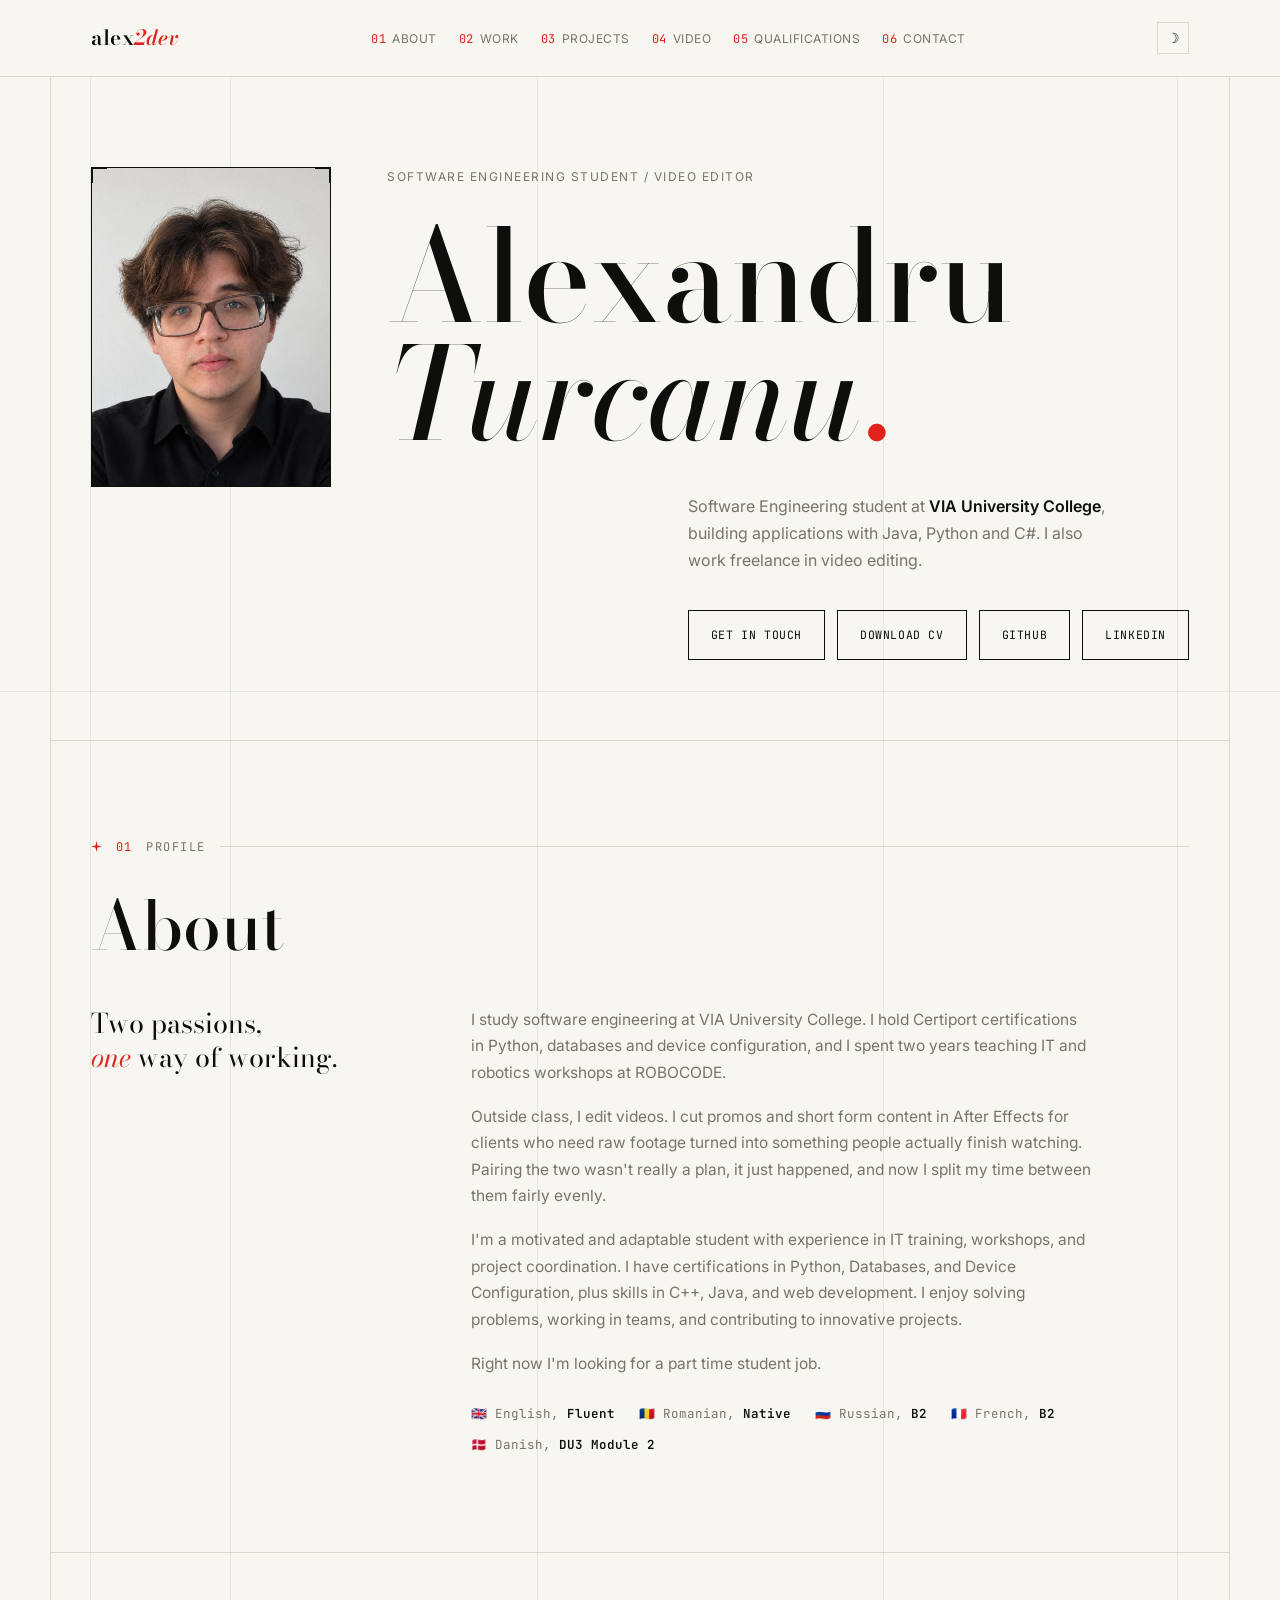
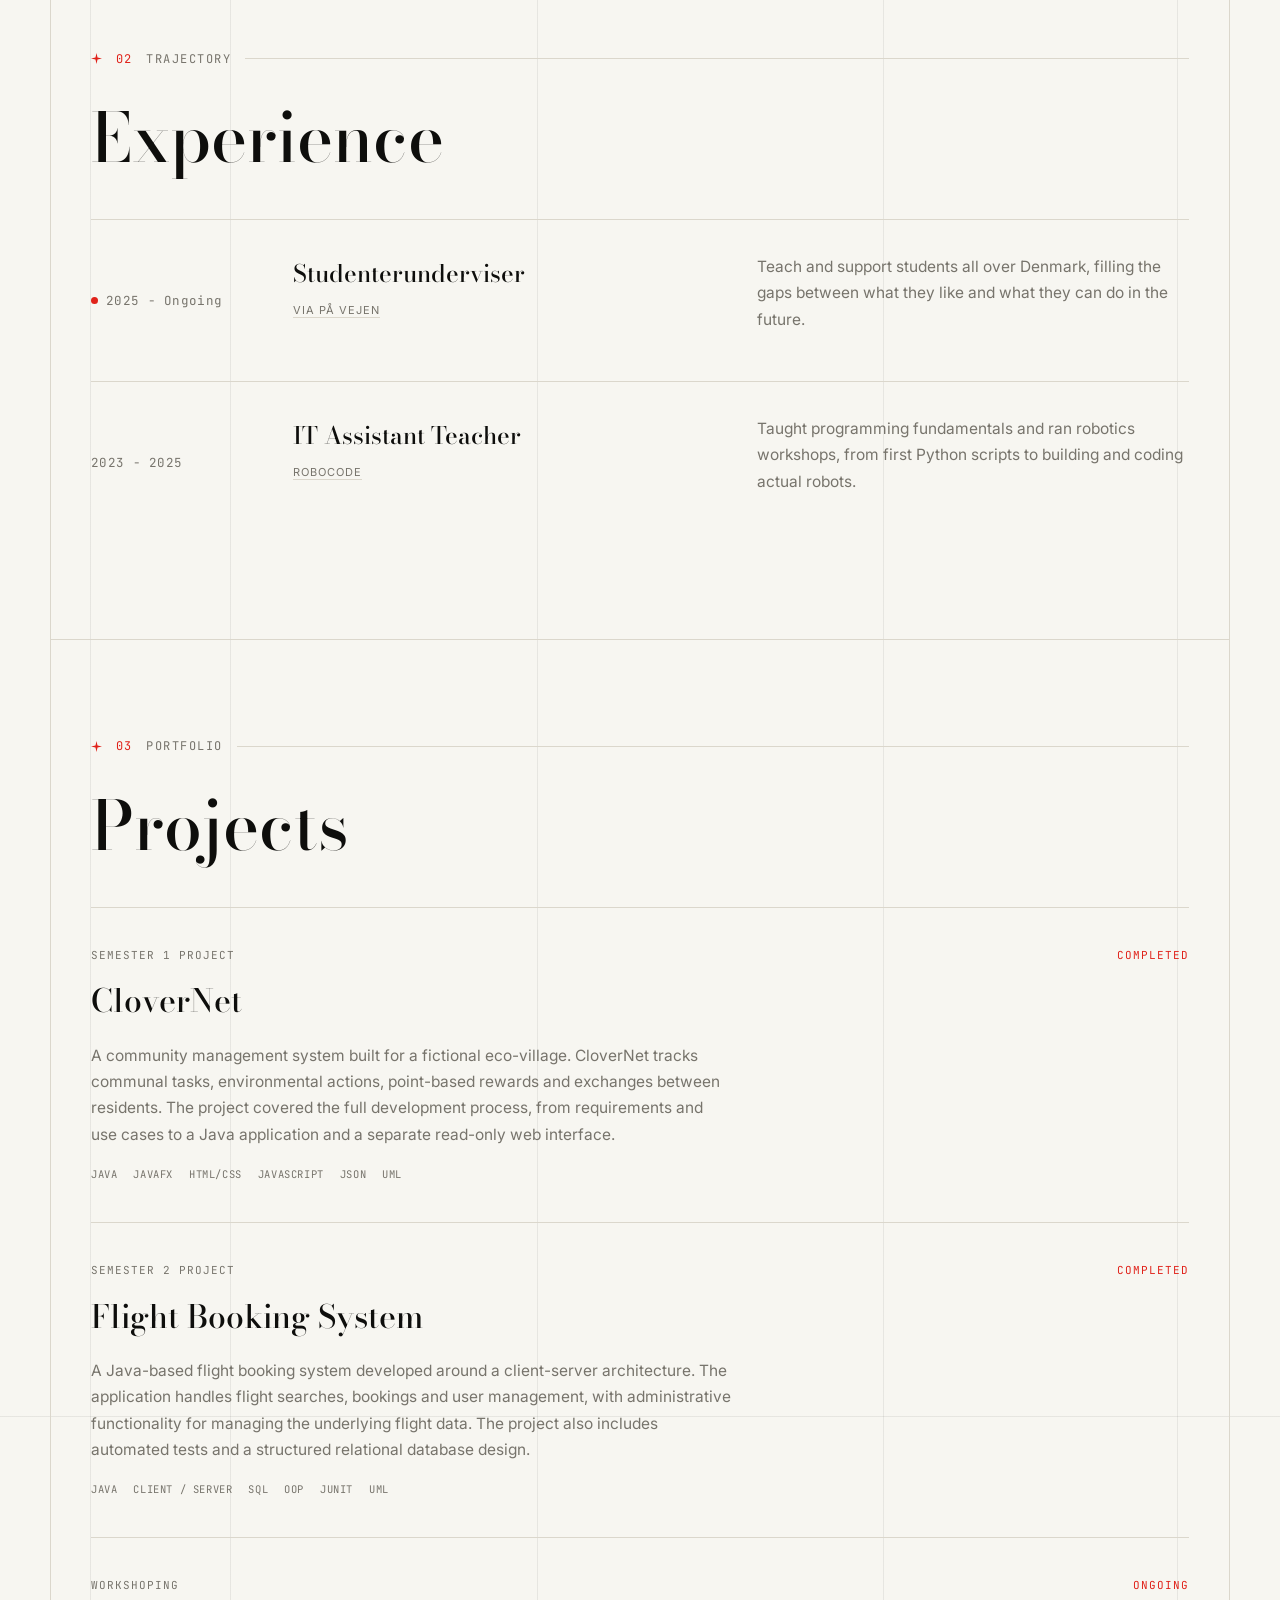
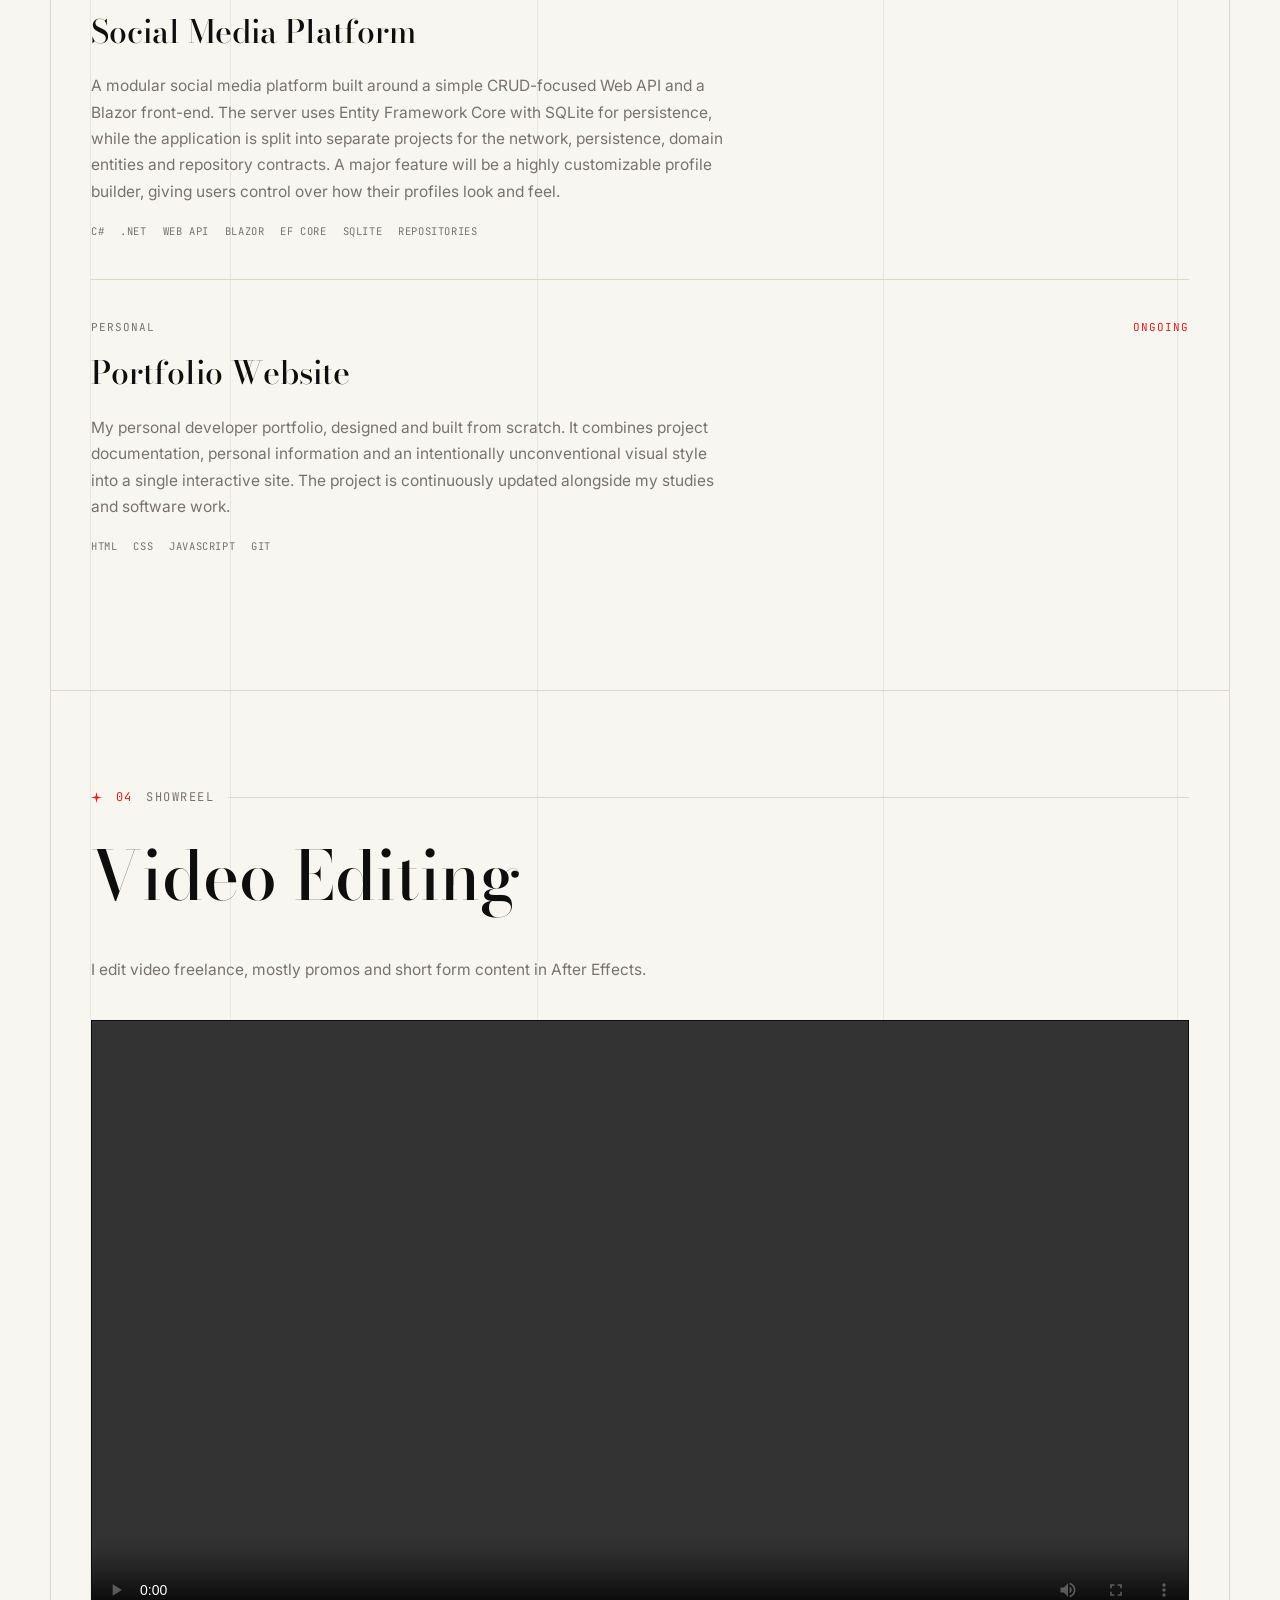
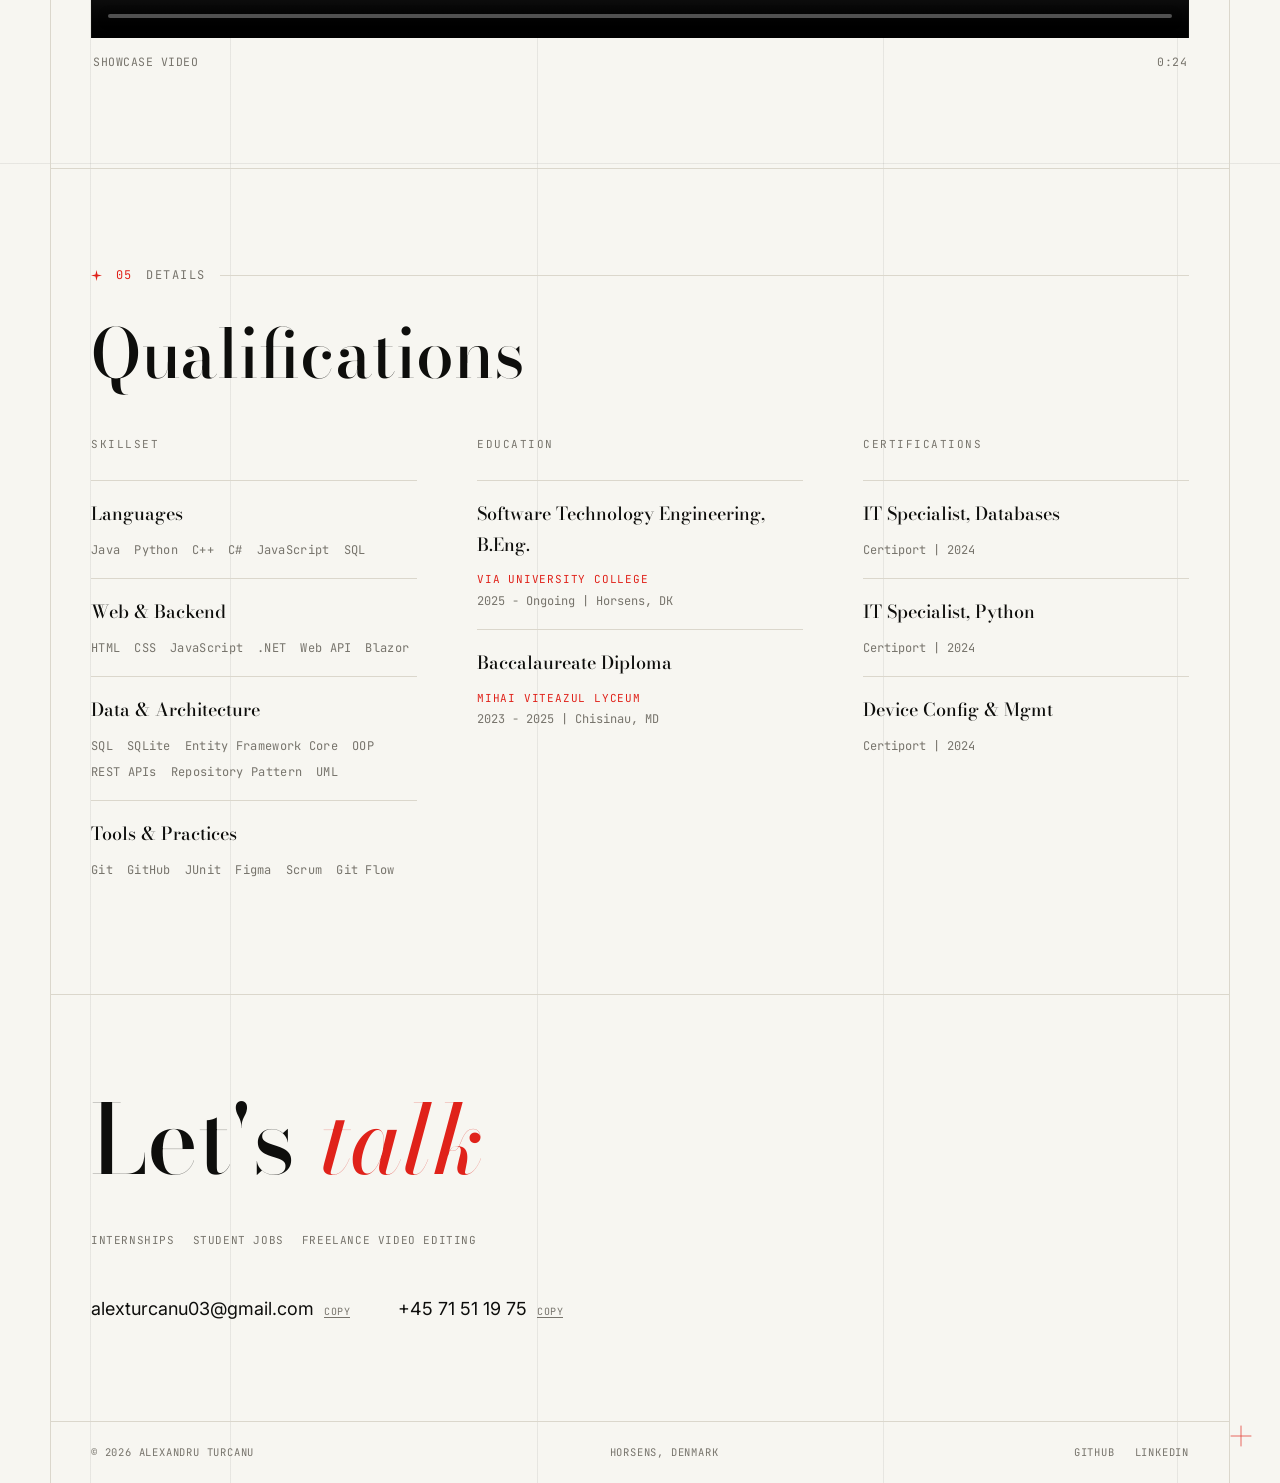
==== commit a28ac28e: "organized files and minor changes" ====
--- a/index.html
+++ b/index.html
@@ -14,7 +14,7 @@
 <title>Alex Turcanu | Software Engineering Student and Video Editor</title>
 <link rel="preconnect" href="https://fonts.googleapis.com">
 <link href="https://fonts.googleapis.com/css2?family=Bodoni+Moda:ital,wght@0,400;0,500;0,600;0,700;1,400;1,500;1,600&family=Inter:wght@400;500;600;700&family=JetBrains+Mono:wght@400;500;600;700&display=swap" rel="stylesheet">
-<link rel="stylesheet" href="styles.css">
+<link rel="stylesheet" href="styles/styles.css">
 </head>
 <body>
 
@@ -65,7 +65,7 @@
       <div class="hero-photo">
         <div class="photo-frame">
           <div class="photo-fallback mono">AT</div>
-          <img src="pfp.png" alt="Alex Turcanu" onerror="this.style.display='none';">
+          <img src="media/pfp.png" alt="Alex Turcanu" onerror="this.style.display='none';">
           <span class="frame-tick tl"></span><span class="frame-tick tr"></span>
           <span class="frame-tick bl"></span><span class="frame-tick br"></span>
         </div>
@@ -78,7 +78,7 @@
             <p class="hero-desc">Software Engineering student at <b>VIA University College</b>, building applications with Java, Python and C#. I also work freelance in video editing.</p>
             <div class="hero-cta">
               <a href="mailto:alexturcanu03@gmail.com" class="btn btn-outline">Get in touch</a>
-              <a href="CV Alex Turcanu.pdf" download class="btn btn-outline">Download CV</a>
+              <a href="media/CV Alex Turcanu.pdf" download class="btn btn-outline">Download CV</a>
               <a href="https://github.com/a1izo" class="btn btn-outline" target="_blank" rel="noopener noreferrer">GitHub</a>
               <a href="https://www.linkedin.com/in/alexandru-turcanu-377642295" class="btn btn-outline" target="_blank" rel="noopener noreferrer">LinkedIn</a>
             </div>
@@ -95,7 +95,7 @@
     </div>
     <h2 class="sec-title">About</h2>
     <div class="about-grid">
-      <p class="about-tagline">Two disciplines,<br><span class="accent">one</span> way of working.</p>
+      <p class="about-tagline">Two passions,<br><span class="accent">one</span> way of working.</p>
       <div class="about-body">
         <p>I study software engineering at VIA University College. I hold Certiport certifications in Python, databases and device configuration, and I spent two years teaching IT and robotics workshops at ROBOCODE.</p>
         <p>Outside class, I edit videos. I cut promos and short form content in After Effects for clients who need raw footage turned into something people actually finish watching. Pairing the two wasn't really a plan, it just happened, and now I split my time between them fairly evenly.</p>
@@ -127,7 +127,6 @@
       </div>
       <div>
         <p class="xp-desc">Teach and support students all over Denmark, filling the gaps between what they like and what they can do in the future.</p>
-        <div class="xp-tags mono"><span>Student Mentor</span><span>Educational Guidance</span><span>Workshops</span></div>
       </div>
     </div>
 
@@ -139,7 +138,6 @@
       </div>
       <div>
         <p class="xp-desc">Taught programming fundamentals and ran robotics workshops, from first Python scripts to building and coding actual robots.</p>
-        <div class="xp-tags mono"><span>2 Years Teaching</span><span>Robotics Workshops</span><span>Python Instruction</span><span>IT Education</span></div>
       </div>
     </div>
   </section>
@@ -201,7 +199,7 @@
     <p class="reel-intro">I edit video freelance, mostly promos and short form content in After Effects.</p>
     <div class="reel-frame">
       <video controls preload="metadata">
-        <source src="Video Editing showcase.mp4" type="video/mp4">
+        <source src="media/Video Editing showcase.mp4" type="video/mp4">
         Your browser does not support embedded video.
       </video>
     </div>
--- a/styles/styles.css
+++ b/styles/styles.css
@@ -0,0 +1,451 @@
+:root{
+  --paper: #f7f6f1;
+  --paper-2: #eeece3;
+  --ink: #0e0e0c;
+  --dim: #77746c;
+  --line: #dbd7cc;
+  --red: #e0221a;
+  --red-dim: #b81b14;
+  --btn-text: #f7f6f1;
+  --shell-border: #0e0e0c;
+  --grid: rgba(14,14,12,0.07);
+  color-scheme: light;
+}
+
+html[data-theme="dark"]{
+  --paper: #0c0c0b;
+  --paper-2: #17150f;
+  --ink: #f3f1ea;
+  --dim: #8d897f;
+  --line: #2a2823;
+  --red: #ff5b4e;
+  --red-dim: #ff8177;
+  --btn-text: #0c0c0b;
+  --shell-border: #f3f1ea;
+  --grid: rgba(243,241,234,0.07);
+  color-scheme: dark;
+}
+
+*{ box-sizing: border-box; }
+html{ scroll-behavior: smooth; }
+body{
+  position: relative;
+  margin: 0;
+  background-color: var(--paper);
+  color: var(--ink);
+  font-family: 'Inter', sans-serif;
+  font-size: 15.5px;
+  line-height: 1.7;
+  transition: background-color .2s ease, color .2s ease;
+}
+
+.bg-grid{
+  position: absolute; inset: 0; z-index: -1; pointer-events: none;
+  background-repeat: no-repeat;
+  background-image:
+    linear-gradient(to right, var(--grid) 1px, transparent 1px),
+    linear-gradient(to right, var(--grid) 1px, transparent 1px),
+    linear-gradient(to right, var(--grid) 1px, transparent 1px),
+    linear-gradient(to right, var(--grid) 1px, transparent 1px),
+    linear-gradient(to right, var(--grid) 1px, transparent 1px),
+    linear-gradient(to bottom, var(--grid) 1px, transparent 1px),
+    linear-gradient(to bottom, var(--grid) 1px, transparent 1px),
+    linear-gradient(to bottom, var(--grid) 1px, transparent 1px);
+  background-position: 7% 0, 18% 0, 42% 0, 69% 0, 92% 0, 0 11%, 0 48%, 0 79%;
+  background-size: 1px 100%, 1px 100%, 1px 100%, 1px 100%, 1px 100%, 100% 1px, 100% 1px, 100% 1px;
+}
+body::selection{ background: var(--red); color: var(--btn-text); }
+*::selection{ background: var(--red); color: var(--btn-text); }
+
+img{ max-width: 100%; display: block; }
+a{ color: inherit; }
+
+@media (prefers-reduced-motion: reduce){
+  html{ scroll-behavior: auto; }
+  *{ animation: none !important; transition: none !important; }
+}
+
+.mono{ font-family: 'JetBrains Mono', monospace; }
+.serif{ font-family: 'Bodoni Moda', serif; }
+
+@keyframes heroIn{ from{ opacity: 0; transform: translateY(10px); } to{ opacity: 1; transform: translateY(0); } }
+
+.dot{
+  width: 7px; height: 7px; border-radius: 50%;
+  background: var(--red); display: inline-block; flex-shrink: 0;
+}
+
+a:focus-visible, button:focus-visible{
+  outline: 2px solid var(--red);
+  outline-offset: 3px;
+}
+
+.shell{
+  max-width: 1180px;
+  margin: 0 auto;
+  padding: 0 40px;
+  border-left: 1px solid var(--line);
+  border-right: 1px solid var(--line);
+}
+
+.nav{
+  position: sticky; top: 0; z-index: 500;
+  background: var(--paper);
+  border-bottom: 1px solid var(--line);
+  transition: background .2s ease, border-color .2s ease;
+}
+.nav-inner{
+  display: grid;
+  grid-template-columns: auto 1fr auto;
+  align-items: center;
+  justify-content: space-between;
+  gap: 24px;
+  padding: 20px 40px;
+  max-width: 1180px;
+  margin: 0 auto;
+  border-left: 1px solid transparent;
+  border-right: 1px solid transparent;
+}
+.nav-logo{
+  font-family: 'Bodoni Moda', serif;
+  font-size: 21px; font-weight: 600; letter-spacing: .2px;
+  text-decoration: none; color: var(--ink);
+}
+.nav-logo .accent{ font-style: italic; color: var(--red); }
+.nav-links{
+  display: flex; gap: 22px; justify-self: center;
+  list-style: none; margin: 0; padding: 0;
+}
+.nav-links a{
+  position: relative;
+  text-decoration: none;
+  font-size: 12px; letter-spacing: .5px; text-transform: uppercase;
+  color: var(--dim);
+  padding-bottom: 3px;
+  transition: color .15s ease;
+}
+.nav-links a .idx{ color: var(--red); margin-right: 6px; }
+.nav-links a::after{
+  content: ''; position: absolute; left: 0; right: 100%; bottom: -1px; height: 1px;
+  background: var(--red); transition: right .2s ease;
+}
+.nav-links a:hover, .nav-links a.active{ color: var(--ink); }
+.nav-links a:hover::after, .nav-links a.active::after{ right: 0; }
+
+.nav-right{ display: flex; align-items: center; gap: 18px; }
+
+.theme-toggle{
+  width: 32px; height: 32px;
+  border: 1px solid var(--line); background: transparent; color: var(--ink);
+  cursor: pointer; display: flex; align-items: center; justify-content: center;
+  font-size: 14px; padding: 0; line-height: 1;
+  transition: border-color .15s ease;
+}
+.theme-toggle:hover{ border-color: var(--ink); }
+
+.nav-toggle{
+  display: none;
+  width: 32px; height: 32px; border: 1px solid var(--line); background: transparent;
+  align-items: center; justify-content: center; flex-direction: column; gap: 5px;
+  cursor: pointer; padding: 0;
+}
+.nav-toggle span{ width: 16px; height: 1px; background: var(--ink); transition: transform .2s ease, opacity .2s ease; }
+body.nav-open .nav-toggle span:nth-child(1){ transform: translateY(6px) rotate(45deg); }
+body.nav-open .nav-toggle span:nth-child(2){ opacity: 0; }
+body.nav-open .nav-toggle span:nth-child(3){ transform: translateY(-6px) rotate(-45deg); }
+
+.mobile-drawer{ display: none; }
+
+main{ display: block; }
+section, footer.contact-foot{ scroll-margin-top: 76px; }
+
+.section{
+  padding: 96px 40px;
+  border-bottom: 1px solid var(--line);
+  max-width: 1180px; margin: 0 auto;
+  border-left: 1px solid var(--line);
+  border-right: 1px solid var(--line);
+}
+
+.eyebrow{
+  display: flex; align-items: center; gap: 14px;
+  margin-bottom: 34px;
+}
+.eyebrow .num{ color: var(--red); font-size: 12px; letter-spacing: 1px; }
+.eyebrow .label{ font-size: 12px; letter-spacing: 1.5px; text-transform: uppercase; color: var(--dim); }
+.eyebrow .rule{ flex: 1; height: 1px; background: var(--line); }
+
+h2.sec-title{
+  font-family: 'Bodoni Moda', serif;
+  font-weight: 500;
+  font-size: clamp(40px, 5.5vw, 68px);
+  line-height: 1;
+  margin: 0 0 48px;
+}
+
+.hero{
+  position: relative;
+  padding: 90px 40px 80px;
+  max-width: 1180px; margin: 0 auto;
+  border-left: 1px solid var(--line);
+  border-right: 1px solid var(--line);
+  border-bottom: 1px solid var(--line);
+  animation: heroIn .6s ease both;
+}
+
+.corner-mark{
+  position: absolute; color: var(--dim); opacity: .6; pointer-events: none;
+}
+.corner-mark.cross{ bottom: 26px; right: 26px; color: var(--red); opacity: .8; }
+
+.spark{
+  display: inline-flex; color: var(--red); flex-shrink: 0;
+}
+
+.hero-grid{
+  display: grid; grid-template-columns: 240px 1fr; gap: 56px; align-items: start;
+}
+
+.hero-photo{ width: 100%; }
+.photo-frame{
+  position: relative; width: 100%; aspect-ratio: 3/4;
+  border: 1px solid var(--ink); background: var(--paper-2); overflow: hidden;
+}
+.photo-frame img{
+  position: absolute; inset: 0; width: 100%; height: 100%;
+  object-fit: cover; display: block; z-index: 1;
+}
+.photo-fallback{
+  position: absolute; inset: 0;
+  display: flex; align-items: center; justify-content: center;
+  font-family: 'Bodoni Moda', serif; font-size: 42px; color: var(--line);
+}
+.frame-tick{ position: absolute; width: 16px; height: 16px; border-color: var(--red); z-index: 2; }
+.frame-tick.tl{ top: -1px; left: -1px; border-top: 2px solid; border-left: 2px solid; }
+.frame-tick.tr{ top: -1px; right: -1px; border-top: 2px solid; border-right: 2px solid; }
+.frame-tick.bl{ bottom: -1px; left: -1px; border-bottom: 2px solid; border-left: 2px solid; }
+.frame-tick.br{ bottom: -1px; right: -1px; border-bottom: 2px solid; border-right: 2px solid; }
+.frame-tag{
+  position: absolute; left: 0; bottom: 0; z-index: 2;
+  background: var(--ink); color: var(--paper);
+  font-size: 10px; letter-spacing: .6px; text-transform: uppercase;
+  padding: 5px 9px;
+}
+.hero-eyebrow{
+  display: flex; align-items: center; gap: 10px;
+  font-size: 12px; letter-spacing: 1.5px; text-transform: uppercase; color: var(--dim);
+  margin-bottom: 30px;
+}
+h1.hero-name{
+  font-family: 'Bodoni Moda', serif;
+  font-weight: 500;
+  font-size: clamp(58px, 10vw, 132px);
+  line-height: .92;
+  letter-spacing: -.5px;
+  margin: 0 0 40px;
+}
+h1.hero-name .accent{ font-style: italic; }
+h1.hero-name .dot-end{ color: var(--red); }
+
+.hero-foot{ display: flex; justify-content: flex-end; }
+.hero-desc{
+  max-width: 420px;
+  font-size: 16px; color: var(--dim);
+  margin: 0 0 36px;
+}
+.hero-desc b{ color: var(--ink); font-weight: 600; }
+
+.hero-cta{ display: flex; flex-wrap: wrap; gap: 12px; justify-content: flex-end; }
+
+.btn{
+  font-family: 'JetBrains Mono', monospace;
+  font-size: 11.5px; letter-spacing: .6px; text-transform: uppercase;
+  padding: 14px 22px;
+  border: 1px solid var(--ink);
+  text-decoration: none;
+  display: inline-flex; align-items: center; justify-content: center;
+  cursor: pointer;
+  transition: background .15s ease, color .15s ease, border-color .15s ease;
+  background: transparent; color: var(--ink);
+}
+.btn-fill{ background: var(--ink); color: var(--paper); }
+.btn-fill:hover{ background: transparent; color: var(--ink); }
+.btn-outline:hover{ background: var(--ink); color: var(--paper); }
+
+.about-grid{
+  display: grid; grid-template-columns: 320px 1fr; gap: 60px;
+}
+.about-tagline{
+  font-family: 'Bodoni Moda', serif;
+  font-size: 27px; line-height: 1.25; margin: 0;
+}
+.about-tagline .accent{ font-style: italic; color: var(--red); }
+.about-body{ max-width: 620px; color: var(--dim); }
+.about-body p{ margin: 0 0 18px; }
+.about-body p:last-child{ margin-bottom: 0; }
+.about-langs{ display: flex; flex-wrap: wrap; gap: 10px 24px; margin-top: 26px; }
+.about-langs span{ font-size: 12.5px; color: var(--dim); }
+.about-langs b{ color: var(--ink); font-weight: 600; }
+
+.xp-row{
+  display: grid; grid-template-columns: 170px 1fr 1fr;
+  gap: 32px; padding: 34px 0; border-top: 1px solid var(--line);
+}
+.xp-row:first-of-type{ border-top: none; }
+.xp-when{
+  font-size: 12.5px; letter-spacing: .3px; color: var(--dim);
+  display: flex; align-items: center; gap: 8px;
+}
+.xp-title{ font-family: 'Bodoni Moda', serif; font-size: 24px; font-weight: 500; margin: 0 0 6px; }
+.xp-org{
+  font-size: 11px; letter-spacing: 1px; text-transform: uppercase; color: var(--dim);
+}
+.xp-org a{ color: var(--dim); text-decoration: none; border-bottom: 1px solid var(--line); }
+.xp-org a:hover{ color: var(--red); border-color: var(--red); }
+.xp-desc{ color: var(--dim); margin: 0 0 14px; max-width: 460px; }
+.xp-tags{ display: flex; flex-wrap: wrap; gap: 16px; }
+.xp-tags span{ font-size: 10.5px; letter-spacing: .6px; text-transform: uppercase; color: var(--red-dim); }
+
+.proj-row{ padding: 38px 0; border-top: 1px solid var(--line); }
+.proj-row:first-of-type{ border-top: none; }
+.proj-head{
+  display: flex; justify-content: space-between; align-items: baseline;
+  gap: 16px; margin-bottom: 10px; flex-wrap: wrap;
+}
+.proj-tag{ font-size: 11px; letter-spacing: 1px; text-transform: uppercase; color: var(--dim); }
+.proj-status{ font-size: 11px; letter-spacing: 1px; text-transform: uppercase; color: var(--red); }
+.proj-title{ font-family: 'Bodoni Moda', serif; font-size: 32px; font-weight: 500; margin: 0 0 14px; }
+.proj-desc{ color: var(--dim); max-width: 640px; margin: 0 0 18px; }
+.proj-stack{ display: flex; flex-wrap: wrap; gap: 16px; }
+.proj-stack span{ font-size: 10.5px; letter-spacing: .6px; text-transform: uppercase; color: var(--dim); }
+
+.reel-intro{ color: var(--dim); max-width: 620px; margin: 0 0 36px; }
+.reel-frame{ border: 1px solid var(--ink); background: #000; }
+.reel-frame video{ width: 100%; display: block; aspect-ratio: 16/9; object-fit: cover; background: #000; }
+.reel-caption{
+  display: flex; justify-content: space-between; align-items: center;
+  font-size: 11.5px; letter-spacing: .5px; text-transform: uppercase; color: var(--dim);
+  padding: 14px 2px 0;
+}
+.reel-caption .live{ display: flex; align-items: center; gap: 8px; }
+
+.ref-cols{ display: grid; grid-template-columns: repeat(3, 1fr); gap: 60px; }
+.ref-col-label{
+  font-size: 11px; letter-spacing: 1.5px; text-transform: uppercase; color: var(--dim);
+  margin-bottom: 26px;
+}
+.ref-group{ padding: 18px 0; border-top: 1px solid var(--line); }
+.ref-col > .ref-group:first-of-type{ border-top: none; padding-top: 0; }
+.ref-group h4{
+  font-family: 'Bodoni Moda', serif; font-weight: 500; font-size: 18px; margin: 0 0 10px;
+}
+.ref-words{ display: flex; flex-wrap: wrap; gap: 6px 14px; }
+.ref-words span{ font-size: 12px; letter-spacing: .3px; color: var(--dim); }
+.ref-langs{ display: flex; flex-direction: column; gap: 6px; }
+.ref-langs .lang{ font-size: 13.5px; color: var(--ink); }
+.ref-langs .lang .lvl{ color: var(--dim); }
+.ref-org{ font-size: 11px; letter-spacing: .8px; text-transform: uppercase; color: var(--red); margin: 2px 0; }
+.ref-meta{ font-size: 12px; color: var(--dim); }
+
+.contact{
+  padding: 96px 40px;
+  max-width: 1180px; margin: 0 auto;
+  border-left: 1px solid var(--line);
+  border-right: 1px solid var(--line);
+}
+h2.contact-title{
+  font-family: 'Bodoni Moda', serif; font-weight: 500;
+  font-size: clamp(48px, 8vw, 96px); line-height: 1; margin: 0 0 44px;
+}
+h2.contact-title .accent{ font-style: italic; color: var(--red); }
+.contact-meta{ display: flex; flex-wrap: wrap; gap: 8px 18px; margin-bottom: 44px; }
+.contact-meta span{ font-size: 11px; letter-spacing: .6px; text-transform: uppercase; color: var(--dim); }
+
+.contact-links{ display: flex; flex-wrap: wrap; gap: 40px 48px; }
+.contact-line{ display: flex; align-items: baseline; gap: 10px; }
+.contact-line a{ font-size: 18px; text-decoration: none; }
+.contact-line a:hover{ color: var(--red); }
+.contact-line .copy{
+  font-family: 'JetBrains Mono', monospace; font-size: 10px; letter-spacing: .5px; text-transform: uppercase;
+  color: var(--dim); background: none; border: none; cursor: pointer; text-decoration: underline;
+  text-underline-offset: 2px; padding: 0;
+}
+.contact-line .copy:hover{ color: var(--red); }
+.contact-line .copy.is-copied{ color: var(--red); }
+
+.site-foot{
+  border-top: 1px solid var(--line);
+  padding: 22px 40px;
+  max-width: 1180px; margin: 0 auto;
+  border-left: 1px solid var(--line);
+  border-right: 1px solid var(--line);
+  display: flex; justify-content: space-between; align-items: center; flex-wrap: wrap; gap: 12px;
+  font-family: 'JetBrains Mono', monospace;
+  font-size: 10.5px; letter-spacing: .8px; text-transform: uppercase; color: var(--dim);
+}
+.site-foot .foot-links{ display: flex; gap: 20px; }
+.site-foot a{ color: var(--dim); text-decoration: none; }
+.site-foot a:hover{ color: var(--red); }
+
+.back-to-top{
+  position: fixed; right: 24px; bottom: 24px; z-index: 600;
+  border: 1px solid var(--ink); background: var(--paper); color: var(--ink);
+  font-family: 'JetBrains Mono', monospace; font-size: 10.5px; letter-spacing: .5px; text-transform: uppercase;
+  padding: 10px 14px; cursor: pointer;
+  opacity: 0; transform: translateY(10px); pointer-events: none;
+  transition: opacity .18s ease, transform .18s ease, background .15s ease, color .15s ease;
+}
+.back-to-top.visible{ opacity: 1; transform: translateY(0); pointer-events: auto; }
+.back-to-top:hover{ background: var(--ink); color: var(--paper); }
+
+@media (max-width: 980px){
+  .hero-grid{ grid-template-columns: 190px 1fr; gap: 36px; }
+  .about-grid{ grid-template-columns: 1fr; gap: 28px; }
+  .ref-cols{ grid-template-columns: 1fr; gap: 8px; }
+  .ref-col{ padding: 28px 0; border-top: 1px solid var(--line); }
+  .ref-col:first-child{ border-top: none; padding-top: 0; }
+  .xp-row{ grid-template-columns: 1fr; gap: 10px; }
+}
+
+@media (max-width: 760px){
+  .shell, .section, .hero, .contact, .site-foot{ padding-left: 22px; padding-right: 22px; }
+  .nav-inner{ padding: 16px 22px; grid-template-columns: auto auto; }
+  .nav-links{ display: none; }
+  .nav-toggle{ display: flex; }
+  .nav-right{ gap: 12px; }
+
+  body.nav-open .mobile-drawer{ display: flex; }
+  .mobile-drawer{
+    display: none; flex-direction: column;
+    position: fixed; inset: 65px 0 0 0; z-index: 480;
+    background: var(--paper); padding: 30px 22px; gap: 4px; overflow-y: auto;
+  }
+  .mobile-drawer a{
+    text-decoration: none; color: var(--ink);
+    font-family: 'Bodoni Moda', serif; font-size: 30px;
+    padding: 14px 0; border-bottom: 1px solid var(--line);
+  }
+  .mobile-drawer a .idx{ color: var(--red); font-family: 'JetBrains Mono', monospace; font-size: 13px; margin-right: 12px; }
+  .mobile-drawer .drawer-status{
+    margin-top: 24px; font-family: 'JetBrains Mono', monospace; font-size: 11px; letter-spacing: .5px;
+    text-transform: uppercase; color: var(--dim); display: flex; align-items: center; gap: 8px;
+  }
+
+  h1.hero-name{ font-size: clamp(42px, 15vw, 64px); }
+  .hero-grid{ grid-template-columns: 1fr; gap: 24px; }
+  .hero-photo{ order: -1; width: 150px; margin: 0 auto; }
+  .hero-foot{ justify-content: flex-start; }
+  .hero-cta{ justify-content: flex-start; width: 100%; }
+  .hero-cta .btn{ flex: 1 1 auto; }
+  .hero-desc{ max-width: 100%; }
+
+  .xp-row{ padding: 26px 0; }
+  h2.sec-title{ font-size: clamp(34px, 12vw, 48px); margin-bottom: 32px; }
+
+  .contact-links{ flex-direction: column; gap: 20px; }
+  .site-foot{ flex-direction: column; align-items: flex-start; }
+}
+
+@media (max-width: 420px){
+  .hero-cta .btn{ width: 100%; }
+}
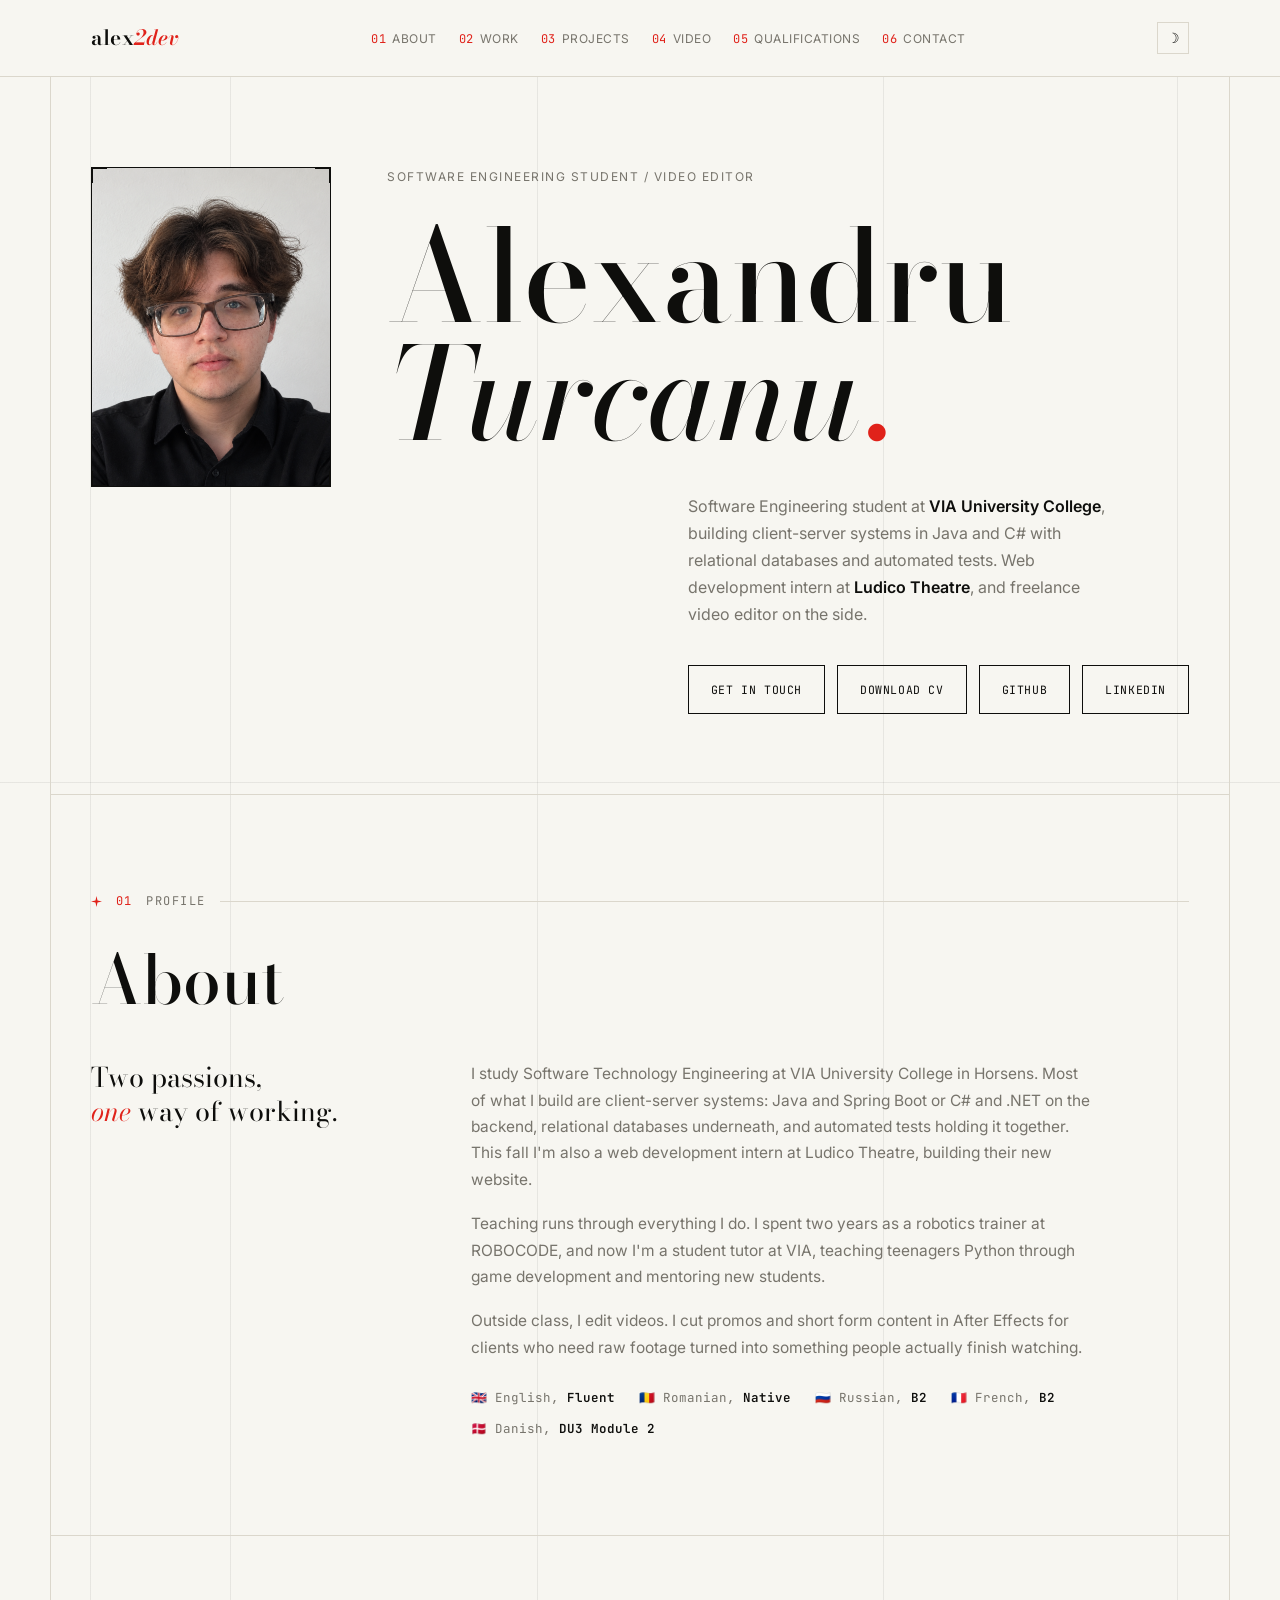
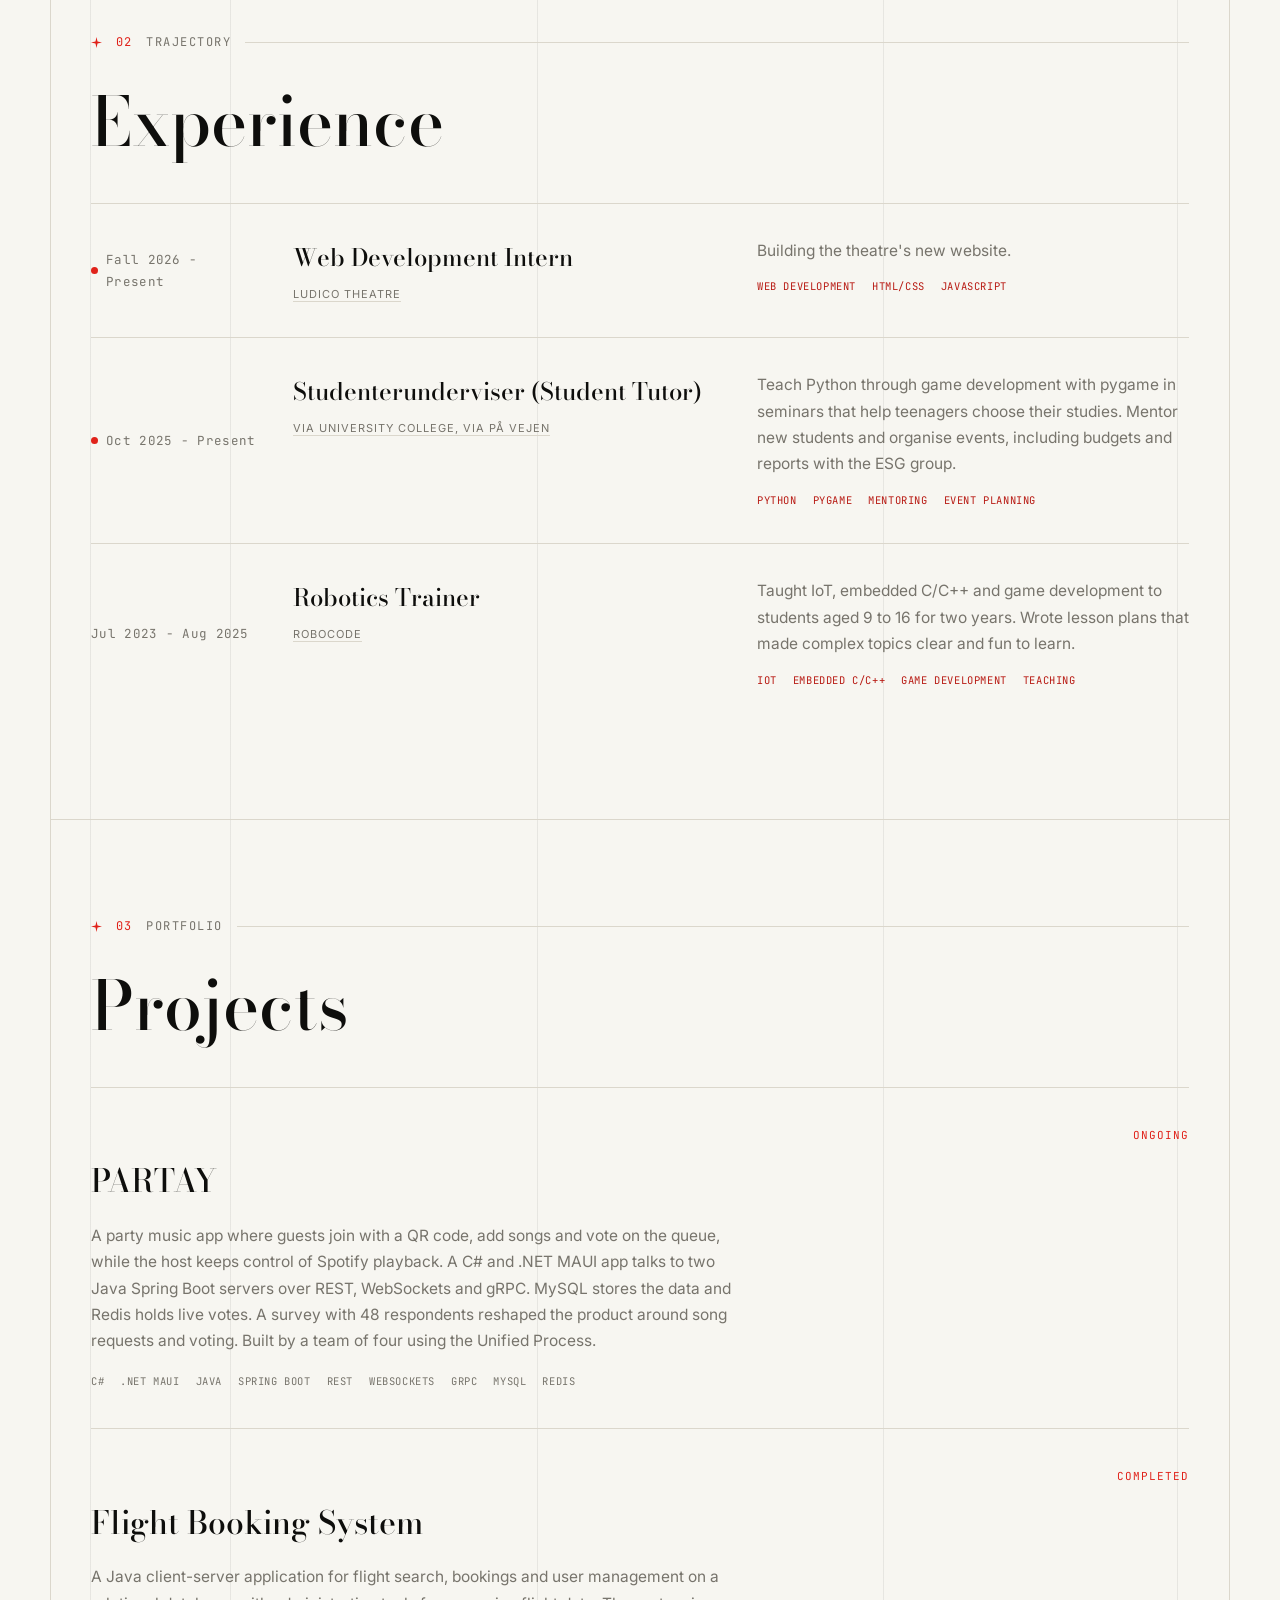
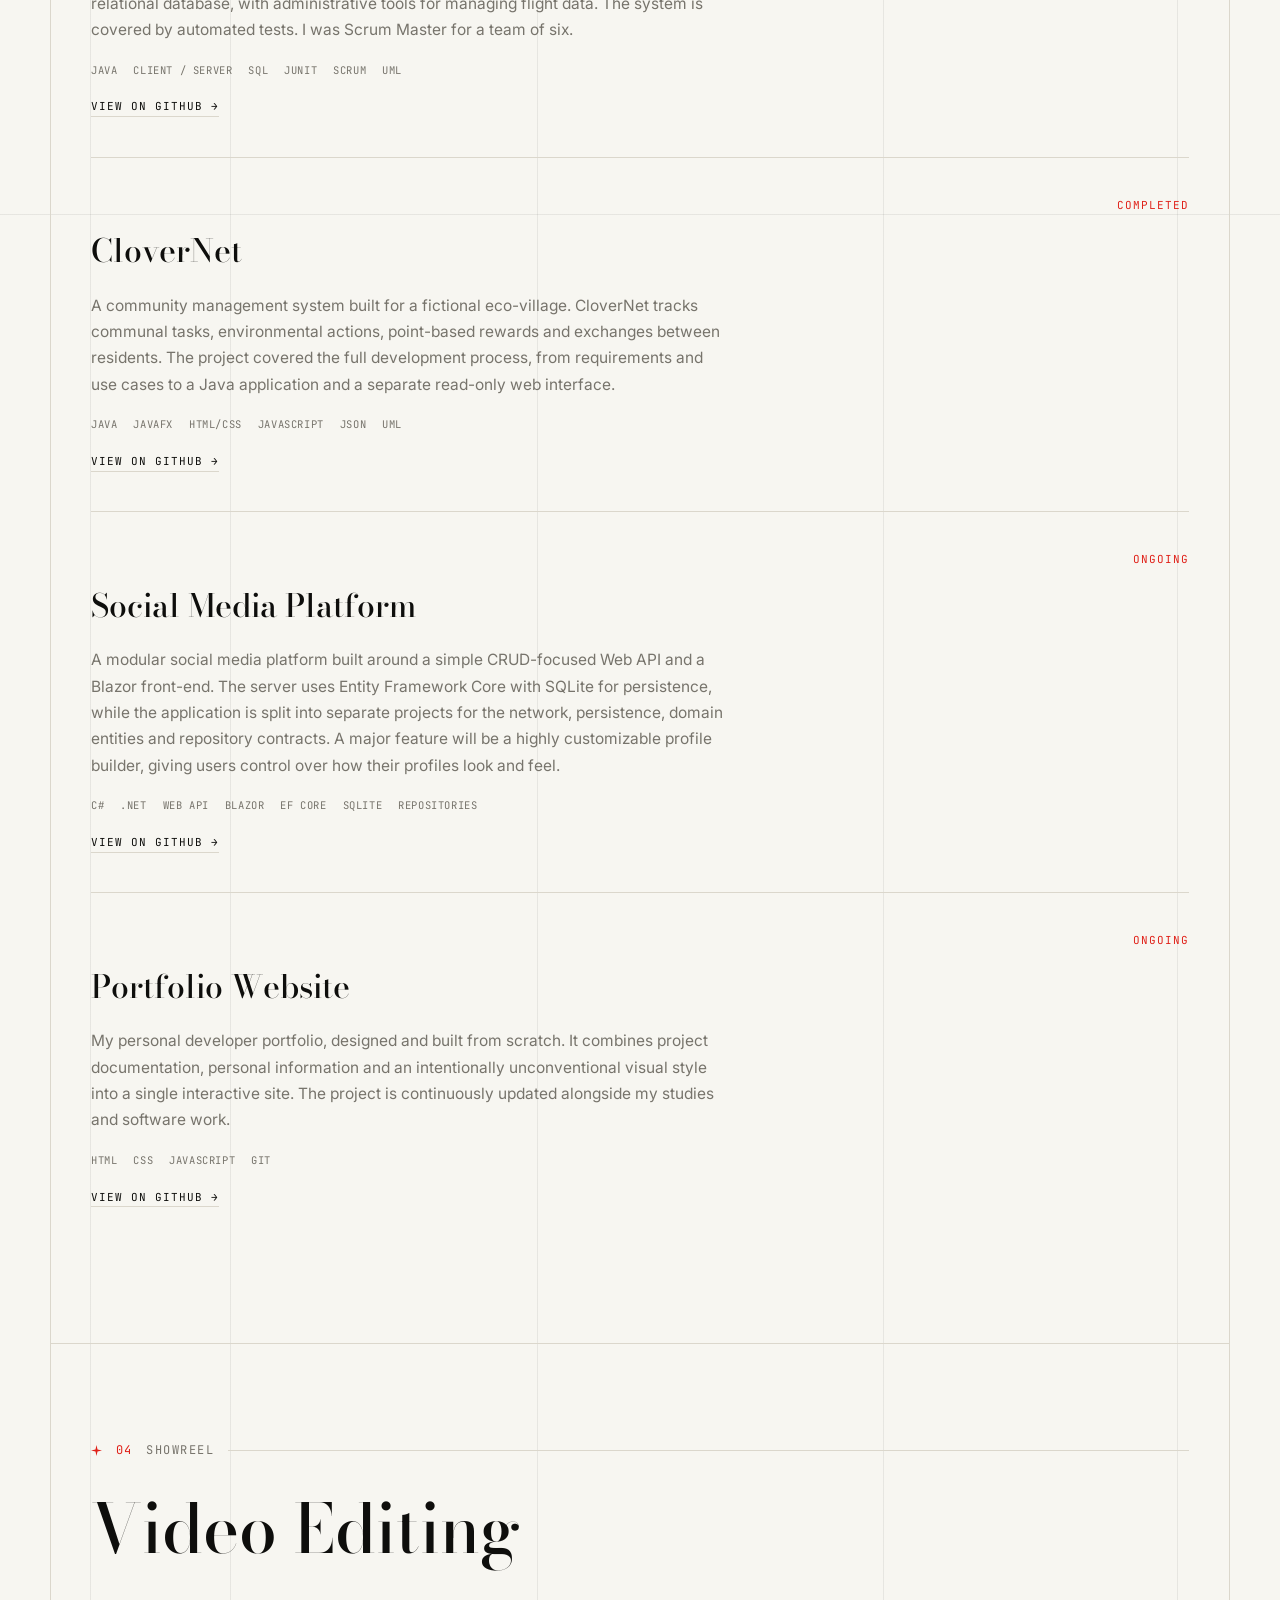
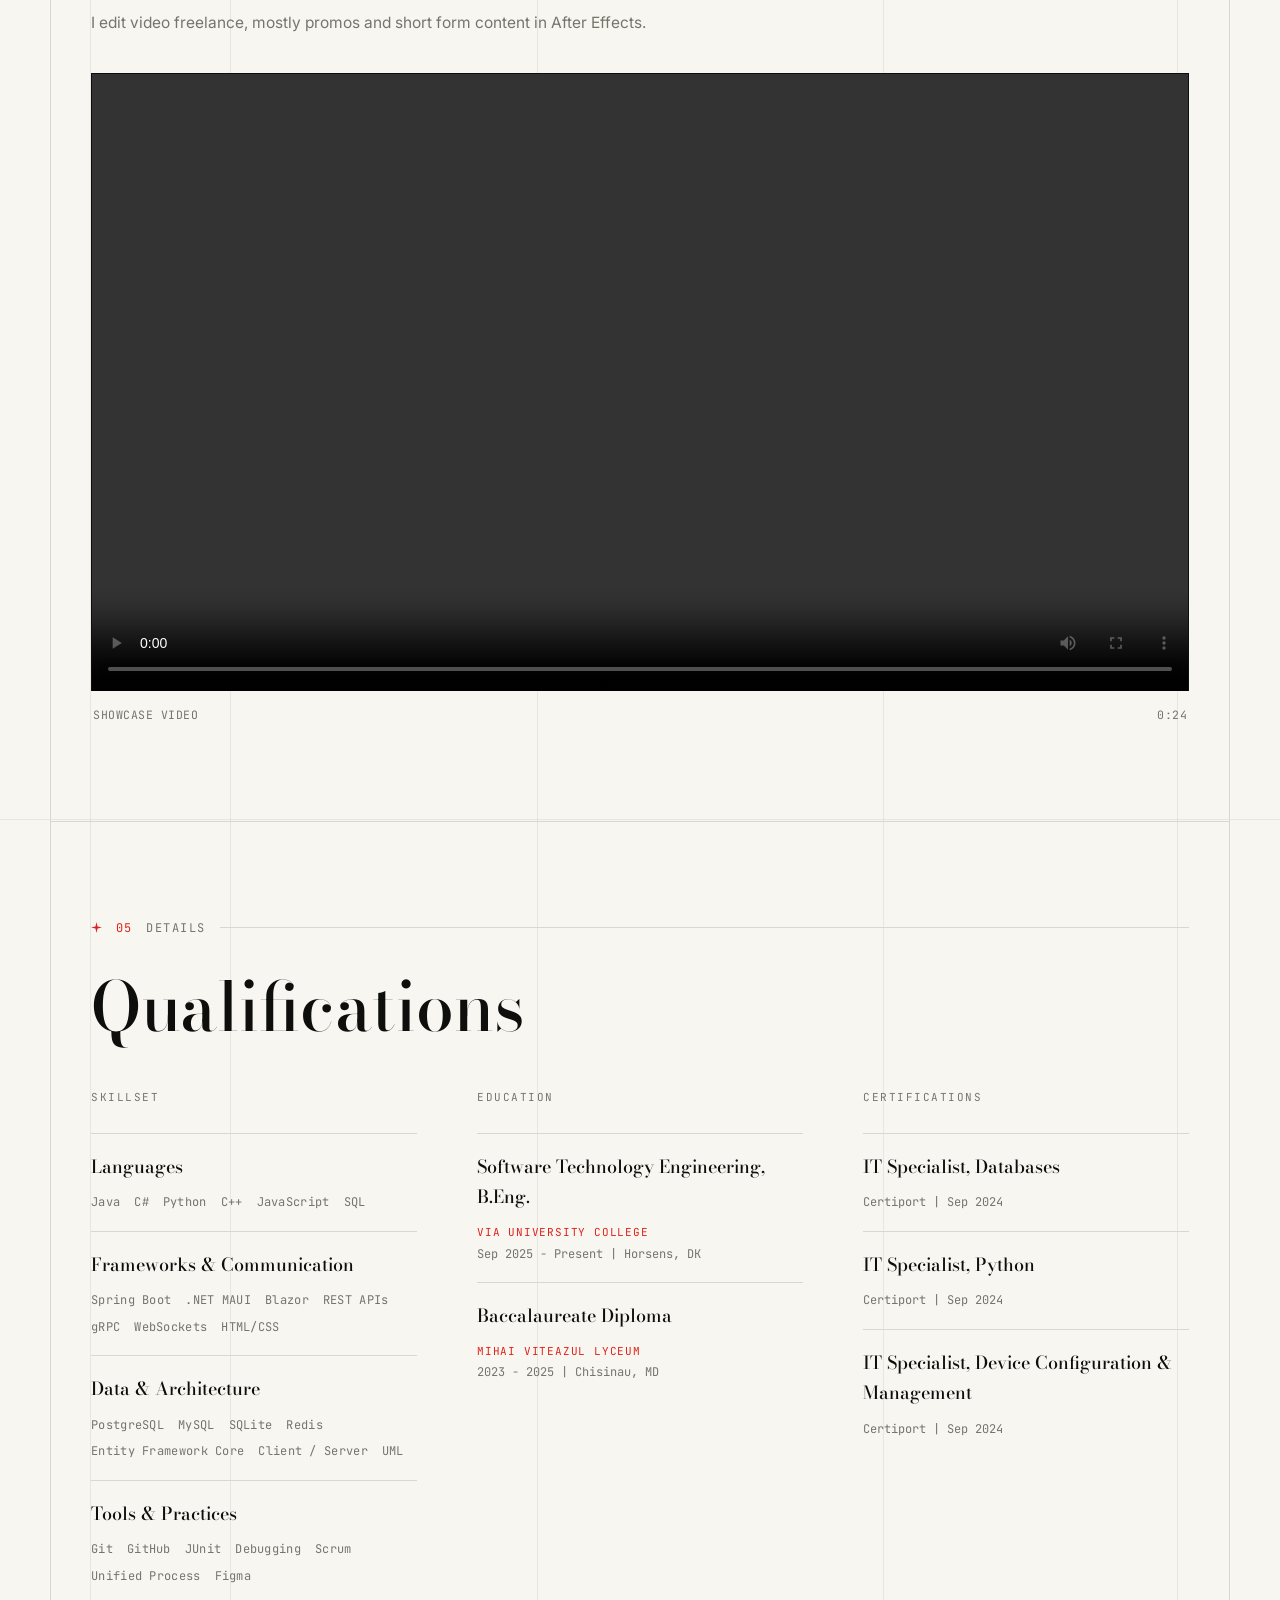
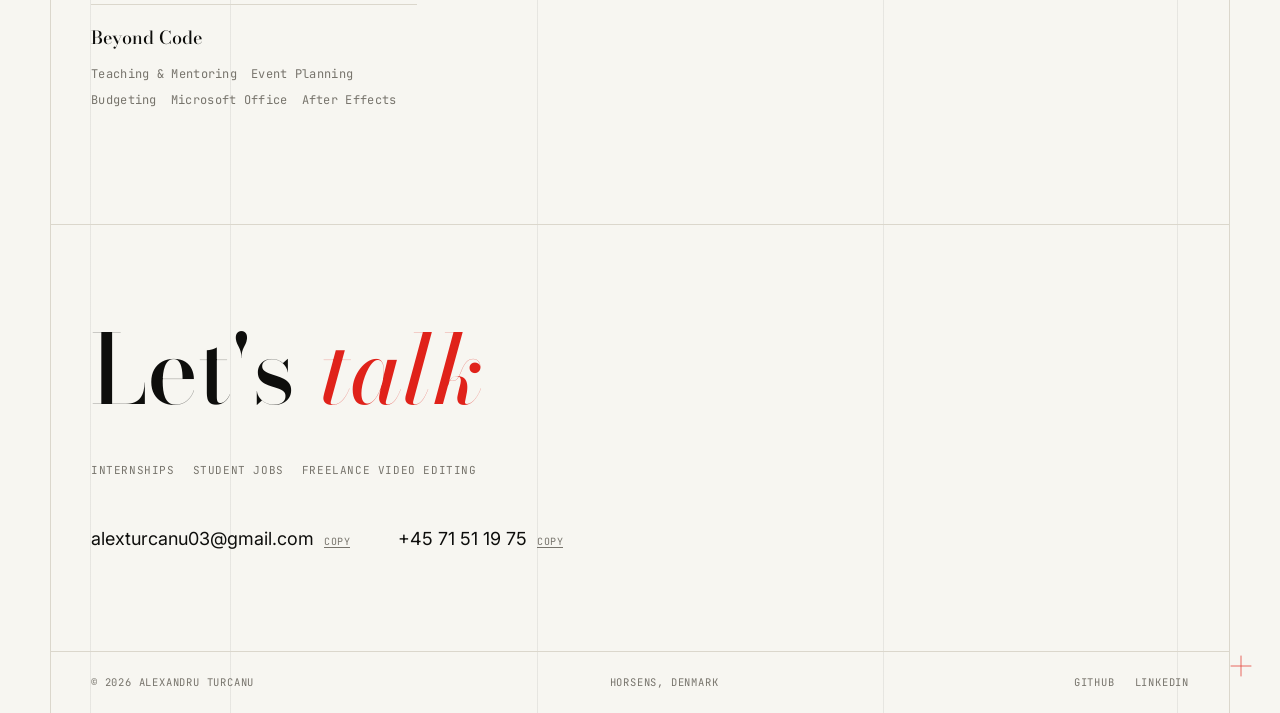
==== commit f93df6ae: "update" ====
--- a/index.html
+++ b/index.html
@@ -55,7 +55,7 @@
   <a href="#reel" data-sec="reel"><span class="idx mono">04</span>Video</a>
   <a href="#reference" data-sec="reference"><span class="idx mono">05</span>Qualifications</a>
   <a href="#contact" data-sec="contact"><span class="idx mono">06</span>Contact</a>
-  <div class="drawer-status"><span class="dot"></span>Open to internships and part-time work</div>
+  <div class="drawer-status"><span class="dot"></span>Open to student jobs and freelance work</div>
 </nav>
 
 <main>
@@ -75,12 +75,12 @@
         <h1 class="hero-name">Alexandru<br><span class="accent">Turcanu</span><span class="dot-end">.</span></h1>
         <div class="hero-foot">
           <div>
-            <p class="hero-desc">Software Engineering student at <b>VIA University College</b>, building applications with Java, Python and C#. I also work freelance in video editing.</p>
+            <p class="hero-desc">Software Engineering student at <b>VIA University College</b>, building client-server systems in Java and C# with relational databases and automated tests. Web development intern at <b>Ludico Theatre</b>, and freelance video editor on the side.</p>
             <div class="hero-cta">
               <a href="mailto:alexturcanu03@gmail.com" class="btn btn-outline">Get in touch</a>
               <a href="media/CV Alex Turcanu.pdf" download class="btn btn-outline">Download CV</a>
               <a href="https://github.com/a1izo" class="btn btn-outline" target="_blank" rel="noopener noreferrer">GitHub</a>
-              <a href="https://www.linkedin.com/in/alexandru-turcanu-377642295" class="btn btn-outline" target="_blank" rel="noopener noreferrer">LinkedIn</a>
+              <a href="https://www.linkedin.com/in/alexandru-turcanu" class="btn btn-outline" target="_blank" rel="noopener noreferrer">LinkedIn</a>
             </div>
           </div>
         </div>
@@ -97,10 +97,9 @@
     <div class="about-grid">
       <p class="about-tagline">Two passions,<br><span class="accent">one</span> way of working.</p>
       <div class="about-body">
-        <p>I study software engineering at VIA University College. I hold Certiport certifications in Python, databases and device configuration, and I spent two years teaching IT and robotics workshops at ROBOCODE.</p>
-        <p>Outside class, I edit videos. I cut promos and short form content in After Effects for clients who need raw footage turned into something people actually finish watching. Pairing the two wasn't really a plan, it just happened, and now I split my time between them fairly evenly.</p>
-        <p>I'm a motivated and adaptable student with experience in IT training, workshops, and project coordination. I have certifications in Python, Databases, and Device Configuration, plus skills in C++, Java, and web development. I enjoy solving problems, working in teams, and contributing to innovative projects.</p>
-        <p>Right now I'm looking for a part time student job.</p>
+        <p>I study Software Technology Engineering at VIA University College in Horsens. Most of what I build are client-server systems: Java and Spring Boot or C# and .NET on the backend, relational databases underneath, and automated tests holding it together. This fall I'm also a web development intern at Ludico Theatre, building their new website.</p>
+        <p>Teaching runs through everything I do. I spent two years as a robotics trainer at ROBOCODE, and now I'm a student tutor at VIA, teaching teenagers Python through game development and mentoring new students.</p>
+        <p>Outside class, I edit videos. I cut promos and short form content in After Effects for clients who need raw footage turned into something people actually finish watching.</p>
         <div class="about-langs mono">
           <span>&#127468;&#127463; English, <b>Fluent</b></span>
           <span>&#127479;&#127476; Romanian, <b>Native</b></span>
@@ -120,24 +119,38 @@
     <h2 class="sec-title">Experience</h2>
 
     <div class="xp-row">
-      <div class="xp-when mono"><span class="dot"></span>2025 - Ongoing</div>
-      <div>
-        <h3 class="xp-title">Studenterunderviser</h3>
-        <div class="xp-org"><a href="https://www.via.dk/" target="_blank" rel="noopener">VIA p&aring; Vejen</a></div>
-      </div>
-      <div>
-        <p class="xp-desc">Teach and support students all over Denmark, filling the gaps between what they like and what they can do in the future.</p>
+      <div class="xp-when mono"><span class="dot"></span>Fall 2026 - Present</div>
+      <div>
+        <h3 class="xp-title">Web Development Intern</h3>
+        <div class="xp-org"><a href="https://www.ludicotheatre.com/" target="_blank" rel="noopener">Ludico Theatre</a></div>
+      </div>
+      <div>
+        <p class="xp-desc">Building the theatre's new website.</p>
+        <div class="xp-tags mono"><span>Web Development</span><span>HTML/CSS</span><span>JavaScript</span></div>
       </div>
     </div>
 
     <div class="xp-row">
-      <div class="xp-when mono">2023 - 2025</div>
-      <div>
-        <h3 class="xp-title">IT Assistant Teacher</h3>
+      <div class="xp-when mono"><span class="dot"></span>Oct 2025 - Present</div>
+      <div>
+        <h3 class="xp-title">Studenterunderviser (Student Tutor)</h3>
+        <div class="xp-org"><a href="https://www.via.dk/" target="_blank" rel="noopener">VIA University College, VIA p&aring; Vejen</a></div>
+      </div>
+      <div>
+        <p class="xp-desc">Teach Python through game development with pygame in seminars that help teenagers choose their studies. Mentor new students and organise events, including budgets and reports with the ESG group.</p>
+        <div class="xp-tags mono"><span>Python</span><span>pygame</span><span>Mentoring</span><span>Event Planning</span></div>
+      </div>
+    </div>
+
+    <div class="xp-row">
+      <div class="xp-when mono">Jul 2023 - Aug 2025</div>
+      <div>
+        <h3 class="xp-title">Robotics Trainer</h3>
         <div class="xp-org"><a href="https://robocode.md" target="_blank" rel="noopener">ROBOCODE</a></div>
       </div>
       <div>
-        <p class="xp-desc">Taught programming fundamentals and ran robotics workshops, from first Python scripts to building and coding actual robots.</p>
+        <p class="xp-desc">Taught IoT, embedded C/C++ and game development to students aged 9 to 16 for two years. Wrote lesson plans that made complex topics clear and fun to learn.</p>
+        <div class="xp-tags mono"><span>IoT</span><span>Embedded C/C++</span><span>Game Development</span><span>Teaching</span></div>
       </div>
     </div>
   </section>
@@ -151,42 +164,51 @@
 
     <div class="proj-row">
       <div class="proj-head">
-        <span class="proj-tag mono">Semester 1 Project</span>
+        <span class="proj-status mono">Ongoing</span>
+      </div>
+      <h3 class="proj-title">PARTAY</h3>
+      <p class="proj-desc">A party music app where guests join with a QR code, add songs and vote on the queue, while the host keeps control of Spotify playback. A C# and .NET MAUI app talks to two Java Spring Boot servers over REST, WebSockets and gRPC. MySQL stores the data and Redis holds live votes. A survey with 48 respondents reshaped the product around song requests and voting. Built by a team of four using the Unified Process.</p>
+      <div class="proj-stack mono"><span>C#</span><span>.NET MAUI</span><span>Java</span><span>Spring Boot</span><span>REST</span><span>WebSockets</span><span>gRPC</span><span>MySQL</span><span>Redis</span></div>
+    </div>
+
+    <div class="proj-row">
+      <div class="proj-head">
+        <span class="proj-status mono">Completed</span>
+      </div>
+      <h3 class="proj-title">Flight Booking System</h3>
+      <p class="proj-desc">A Java client-server application for flight search, bookings and user management on a relational database, with administrative tools for managing flight data. The system is covered by automated tests. I was Scrum Master for a team of six.</p>
+      <div class="proj-stack mono"><span>Java</span><span>Client / Server</span><span>SQL</span><span>JUnit</span><span>Scrum</span><span>UML</span></div>
+      <a class="proj-link mono" href="https://github.com/iljazaic/SEP2" target="_blank" rel="noopener noreferrer">View on GitHub &rarr;</a>
+    </div>
+
+    <div class="proj-row">
+      <div class="proj-head">
         <span class="proj-status mono">Completed</span>
       </div>
       <h3 class="proj-title">CloverNet</h3>
       <p class="proj-desc">A community management system built for a fictional eco-village. CloverNet tracks communal tasks, environmental actions, point-based rewards and exchanges between residents. The project covered the full development process, from requirements and use cases to a Java application and a separate read-only web interface.</p>
       <div class="proj-stack mono"><span>Java</span><span>JavaFX</span><span>HTML/CSS</span><span>JavaScript</span><span>JSON</span><span>UML</span></div>
+      <a class="proj-link mono" href="https://github.com/a1izo/CloverNet-SEP1-Project-" target="_blank" rel="noopener noreferrer">View on GitHub &rarr;</a>
     </div>
 
     <div class="proj-row">
       <div class="proj-head">
-        <span class="proj-tag mono">Semester 2 Project</span>
-        <span class="proj-status mono">Completed</span>
-      </div>
-      <h3 class="proj-title">Flight Booking System</h3>
-      <p class="proj-desc">A Java-based flight booking system developed around a client-server architecture. The application handles flight searches, bookings and user management, with administrative functionality for managing the underlying flight data. The project also includes automated tests and a structured relational database design.</p>
-      <div class="proj-stack mono"><span>Java</span><span>Client / Server</span><span>SQL</span><span>OOP</span><span>JUnit</span><span>UML</span></div>
-    </div>
-
-    <div class="proj-row">
-      <div class="proj-head">
-        <span class="proj-tag mono">Workshoping</span>
         <span class="proj-status mono">Ongoing</span>
       </div>
       <h3 class="proj-title">Social Media Platform</h3>
       <p class="proj-desc">A modular social media platform built around a simple CRUD-focused Web API and a Blazor front-end. The server uses Entity Framework Core with SQLite for persistence, while the application is split into separate projects for the network, persistence, domain entities and repository contracts. A major feature will be a highly customizable profile builder, giving users control over how their profiles look and feel.</p>
       <div class="proj-stack mono"><span>C#</span><span>.NET</span><span>Web API</span><span>Blazor</span><span>EF Core</span><span>SQLite</span><span>Repositories</span></div>
+      <a class="proj-link mono" href="https://github.com/a1izo/socialMediaProject" target="_blank" rel="noopener noreferrer">View on GitHub &rarr;</a>
     </div>
 
     <div class="proj-row">
       <div class="proj-head">
-        <span class="proj-tag mono">Personal</span>
         <span class="proj-status mono">Ongoing</span>
       </div>
       <h3 class="proj-title">Portfolio Website</h3>
       <p class="proj-desc">My personal developer portfolio, designed and built from scratch. It combines project documentation, personal information and an intentionally unconventional visual style into a single interactive site. The project is continuously updated alongside my studies and software work.</p>
       <div class="proj-stack mono"><span>HTML</span><span>CSS</span><span>JavaScript</span><span>Git</span></div>
+      <a class="proj-link mono" href="https://github.com/a1izo/a1izo.github.io" target="_blank" rel="noopener noreferrer">View on GitHub &rarr;</a>
     </div>
   </section>
 
@@ -221,19 +243,23 @@
         <div class="ref-col-label mono">Skillset</div>
         <div class="ref-group">
           <h4>Languages</h4>
-          <div class="ref-words mono"><span>Java</span><span>Python</span><span>C++</span><span>C#</span><span>JavaScript</span><span>SQL</span></div>
-        </div>
-        <div class="ref-group">
-          <h4>Web &amp; Backend</h4>
-          <div class="ref-words mono"><span>HTML</span><span>CSS</span><span>JavaScript</span><span>.NET</span><span>Web API</span><span>Blazor</span></div>
+          <div class="ref-words mono"><span>Java</span><span>C#</span><span>Python</span><span>C++</span><span>JavaScript</span><span>SQL</span></div>
+        </div>
+        <div class="ref-group">
+          <h4>Frameworks &amp; Communication</h4>
+          <div class="ref-words mono"><span>Spring Boot</span><span>.NET MAUI</span><span>Blazor</span><span>REST APIs</span><span>gRPC</span><span>WebSockets</span><span>HTML/CSS</span></div>
         </div>
         <div class="ref-group">
           <h4>Data &amp; Architecture</h4>
-          <div class="ref-words mono"><span>SQL</span><span>SQLite</span><span>Entity Framework Core</span><span>OOP</span><span>REST APIs</span><span>Repository Pattern</span><span>UML</span></div>
+          <div class="ref-words mono"><span>PostgreSQL</span><span>MySQL</span><span>SQLite</span><span>Redis</span><span>Entity Framework Core</span><span>Client / Server</span><span>UML</span></div>
         </div>
         <div class="ref-group">
           <h4>Tools &amp; Practices</h4>
-          <div class="ref-words mono"><span>Git</span><span>GitHub</span><span>JUnit</span><span>Figma</span><span>Scrum</span><span>Git Flow</span></div>
+          <div class="ref-words mono"><span>Git</span><span>GitHub</span><span>JUnit</span><span>Debugging</span><span>Scrum</span><span>Unified Process</span><span>Figma</span></div>
+        </div>
+        <div class="ref-group">
+          <h4>Beyond Code</h4>
+          <div class="ref-words mono"><span>Teaching &amp; Mentoring</span><span>Event Planning</span><span>Budgeting</span><span>Microsoft Office</span><span>After Effects</span></div>
         </div>
       </div>
 
@@ -242,7 +268,7 @@
         <div class="ref-group">
           <h4>Software Technology Engineering, B.Eng.</h4>
           <div class="ref-org mono">VIA University College</div>
-          <div class="ref-meta mono">2025 - Ongoing | Horsens, DK</div>
+          <div class="ref-meta mono">Sep 2025 - Present | Horsens, DK</div>
         </div>
         <div class="ref-group">
           <h4>Baccalaureate Diploma</h4>
@@ -255,15 +281,15 @@
         <div class="ref-col-label mono">Certifications</div>
         <div class="ref-group">
           <h4>IT Specialist, Databases</h4>
-          <div class="ref-meta mono">Certiport | 2024</div>
+          <div class="ref-meta mono">Certiport | Sep 2024</div>
         </div>
         <div class="ref-group">
           <h4>IT Specialist, Python</h4>
-          <div class="ref-meta mono">Certiport | 2024</div>
-        </div>
-        <div class="ref-group">
-          <h4>Device Config &amp; Mgmt</h4>
-          <div class="ref-meta mono">Certiport | 2024</div>
+          <div class="ref-meta mono">Certiport | Sep 2024</div>
+        </div>
+        <div class="ref-group">
+          <h4>IT Specialist, Device Configuration &amp; Management</h4>
+          <div class="ref-meta mono">Certiport | Sep 2024</div>
         </div>
       </div>
 
@@ -298,7 +324,7 @@
     <div>Horsens, Denmark</div>
     <div class="foot-links">
       <a href="https://github.com/a1izo" target="_blank" rel="noopener noreferrer">GitHub</a>
-      <a href="https://www.linkedin.com/in/alexandru-turcanu-377642295" target="_blank" rel="noopener noreferrer">LinkedIn</a>
+      <a href="https://www.linkedin.com/in/alexandru-turcanu" target="_blank" rel="noopener noreferrer">LinkedIn</a>
     </div>
   </footer>
 
--- a/styles/styles.css
+++ b/styles/styles.css
@@ -313,11 +313,17 @@
   gap: 16px; margin-bottom: 10px; flex-wrap: wrap;
 }
 .proj-tag{ font-size: 11px; letter-spacing: 1px; text-transform: uppercase; color: var(--dim); }
-.proj-status{ font-size: 11px; letter-spacing: 1px; text-transform: uppercase; color: var(--red); }
+.proj-status{ margin-left: auto; font-size: 11px; letter-spacing: 1px; text-transform: uppercase; color: var(--red); }
 .proj-title{ font-family: 'Bodoni Moda', serif; font-size: 32px; font-weight: 500; margin: 0 0 14px; }
 .proj-desc{ color: var(--dim); max-width: 640px; margin: 0 0 18px; }
 .proj-stack{ display: flex; flex-wrap: wrap; gap: 16px; }
 .proj-stack span{ font-size: 10.5px; letter-spacing: .6px; text-transform: uppercase; color: var(--dim); }
+.proj-link{
+  display: inline-block; margin-top: 18px;
+  font-size: 11px; letter-spacing: 1px; text-transform: uppercase;
+  color: var(--ink); text-decoration: none; border-bottom: 1px solid var(--line);
+}
+.proj-link:hover{ color: var(--red); border-color: var(--red); }
 
 .reel-intro{ color: var(--dim); max-width: 620px; margin: 0 0 36px; }
 .reel-frame{ border: 1px solid var(--ink); background: #000; }
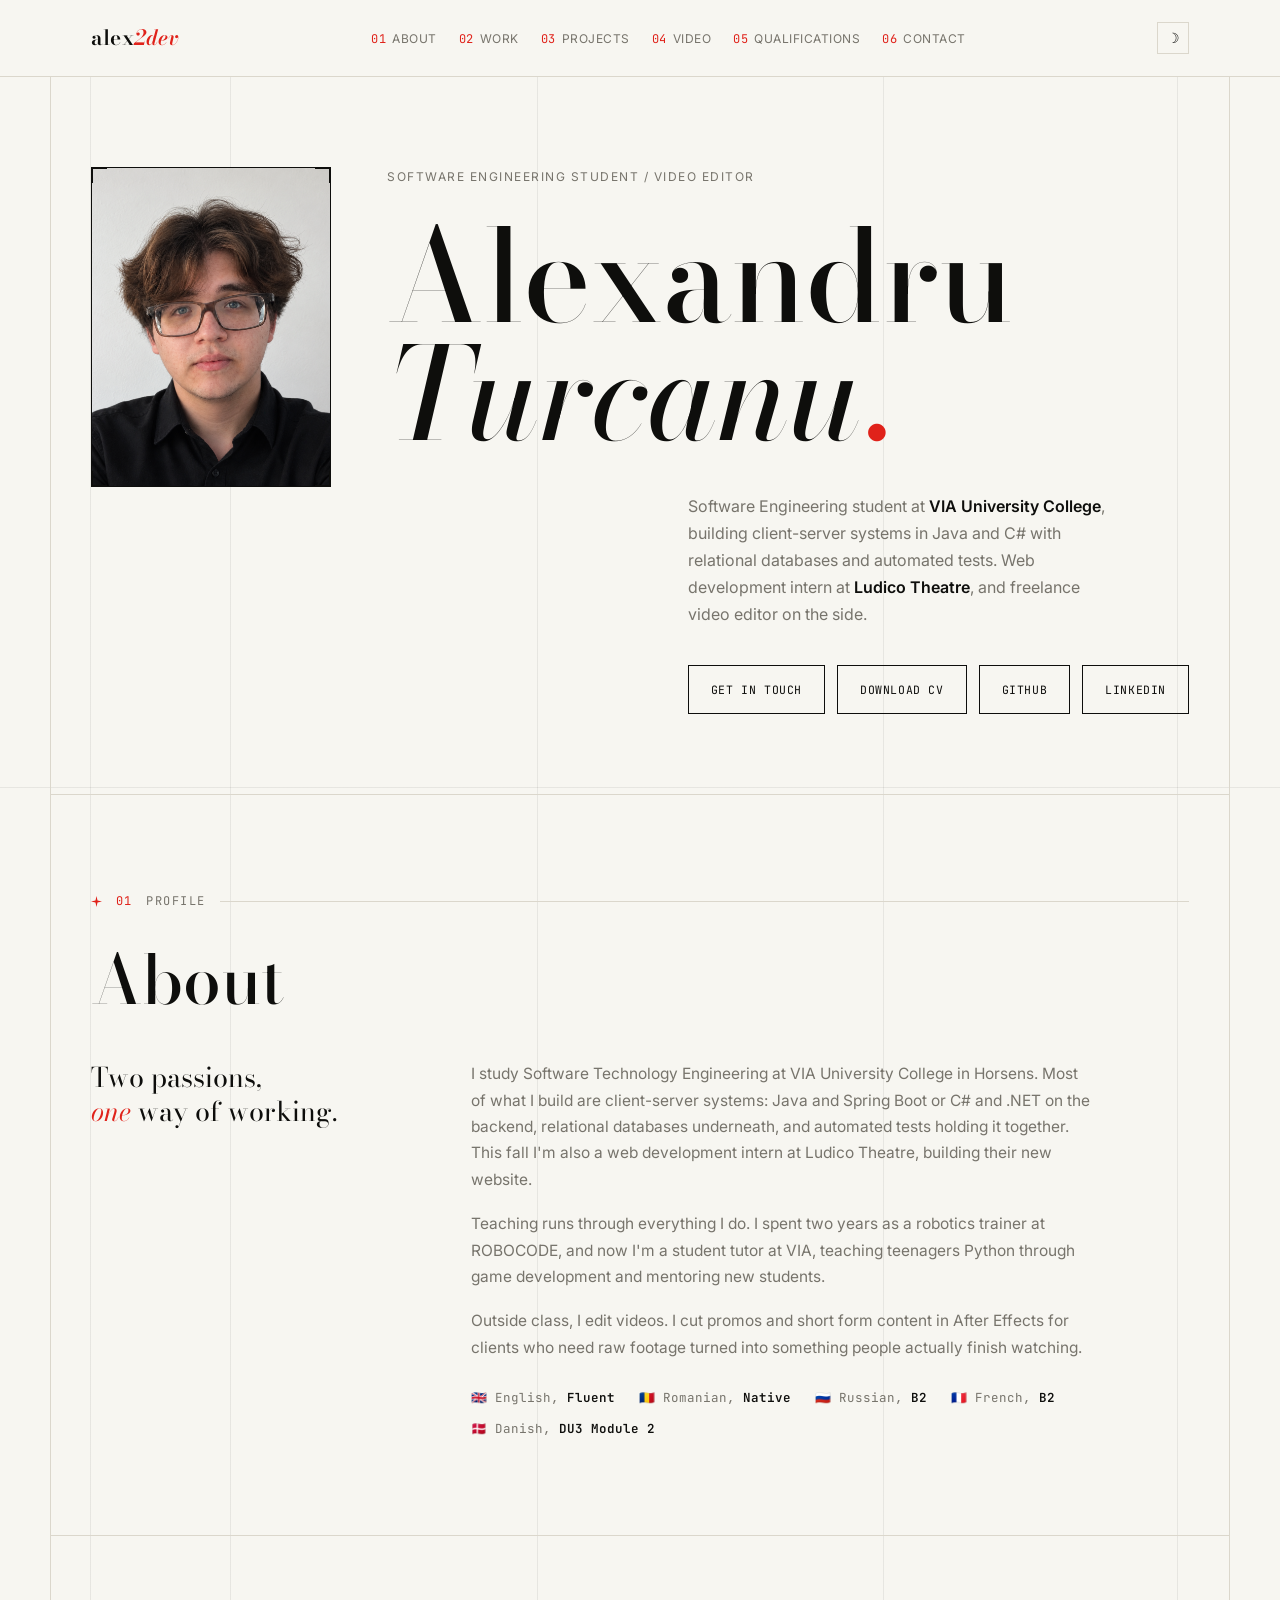
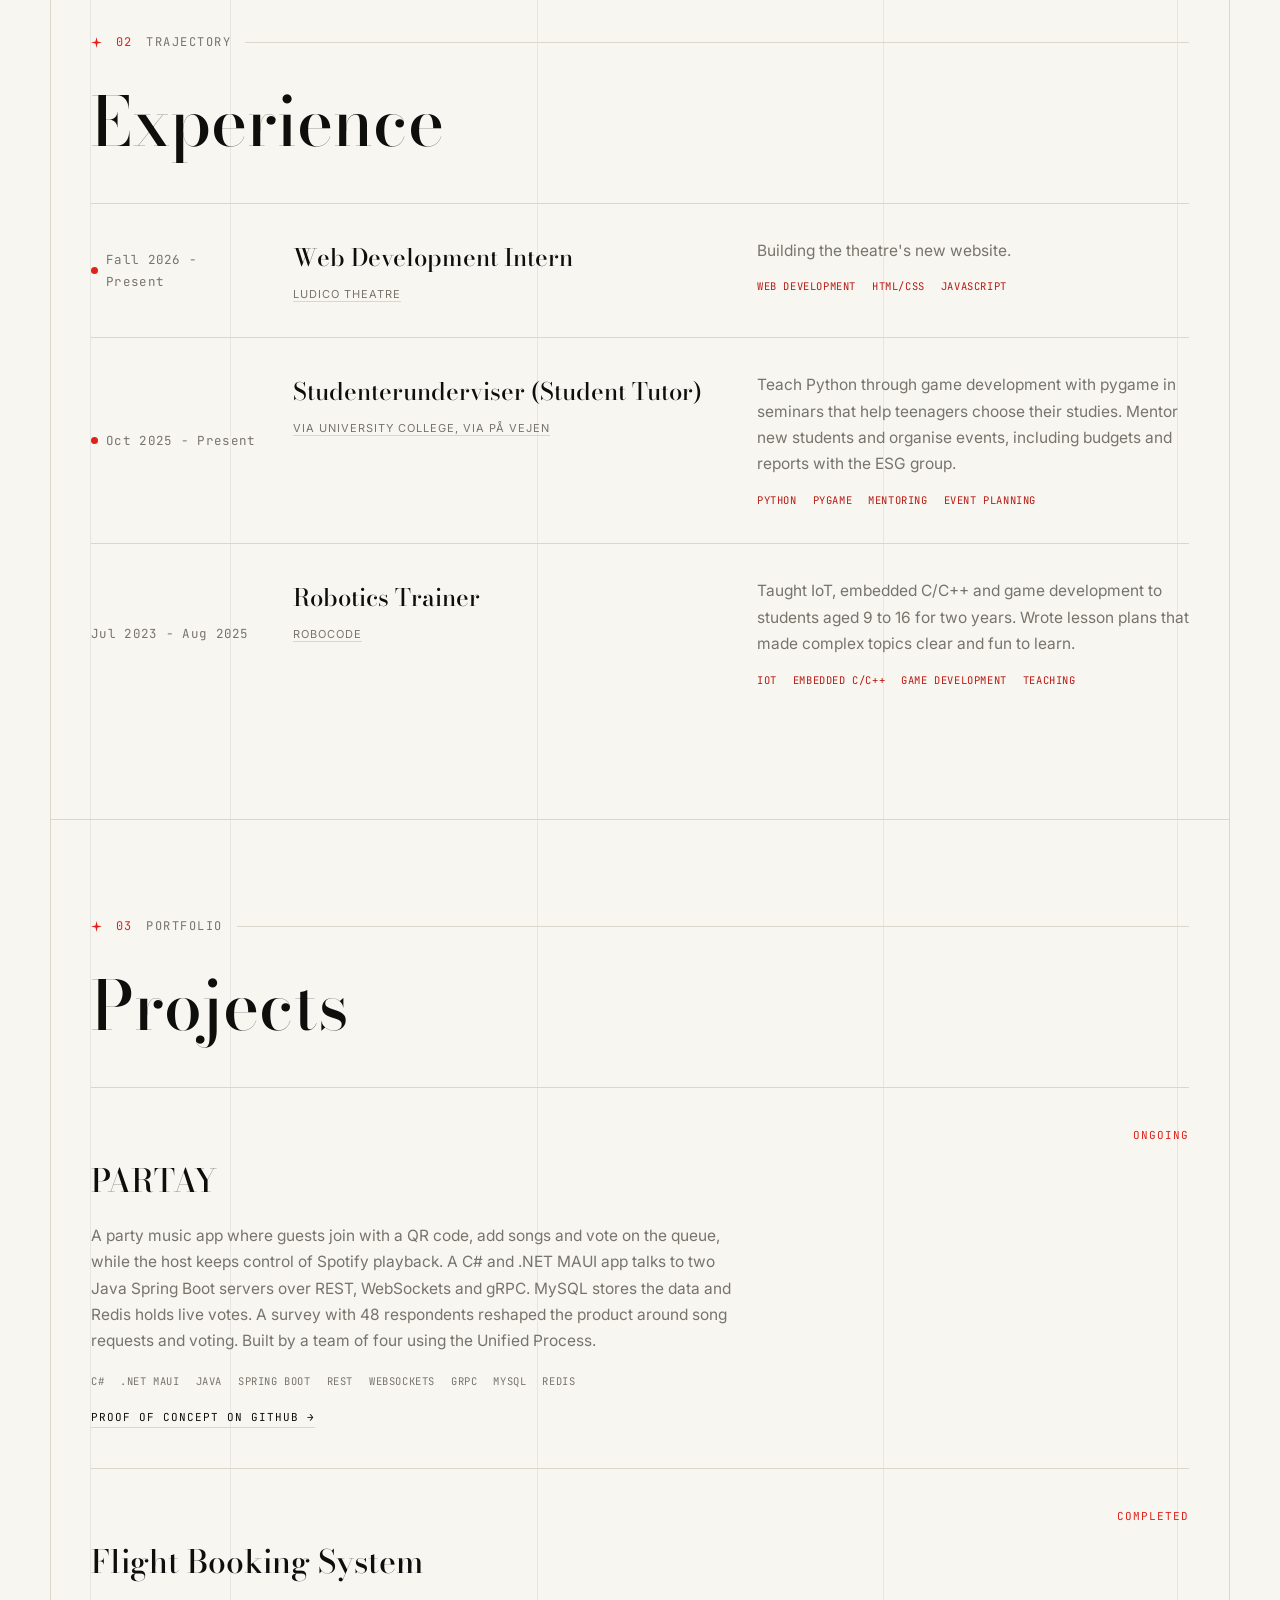
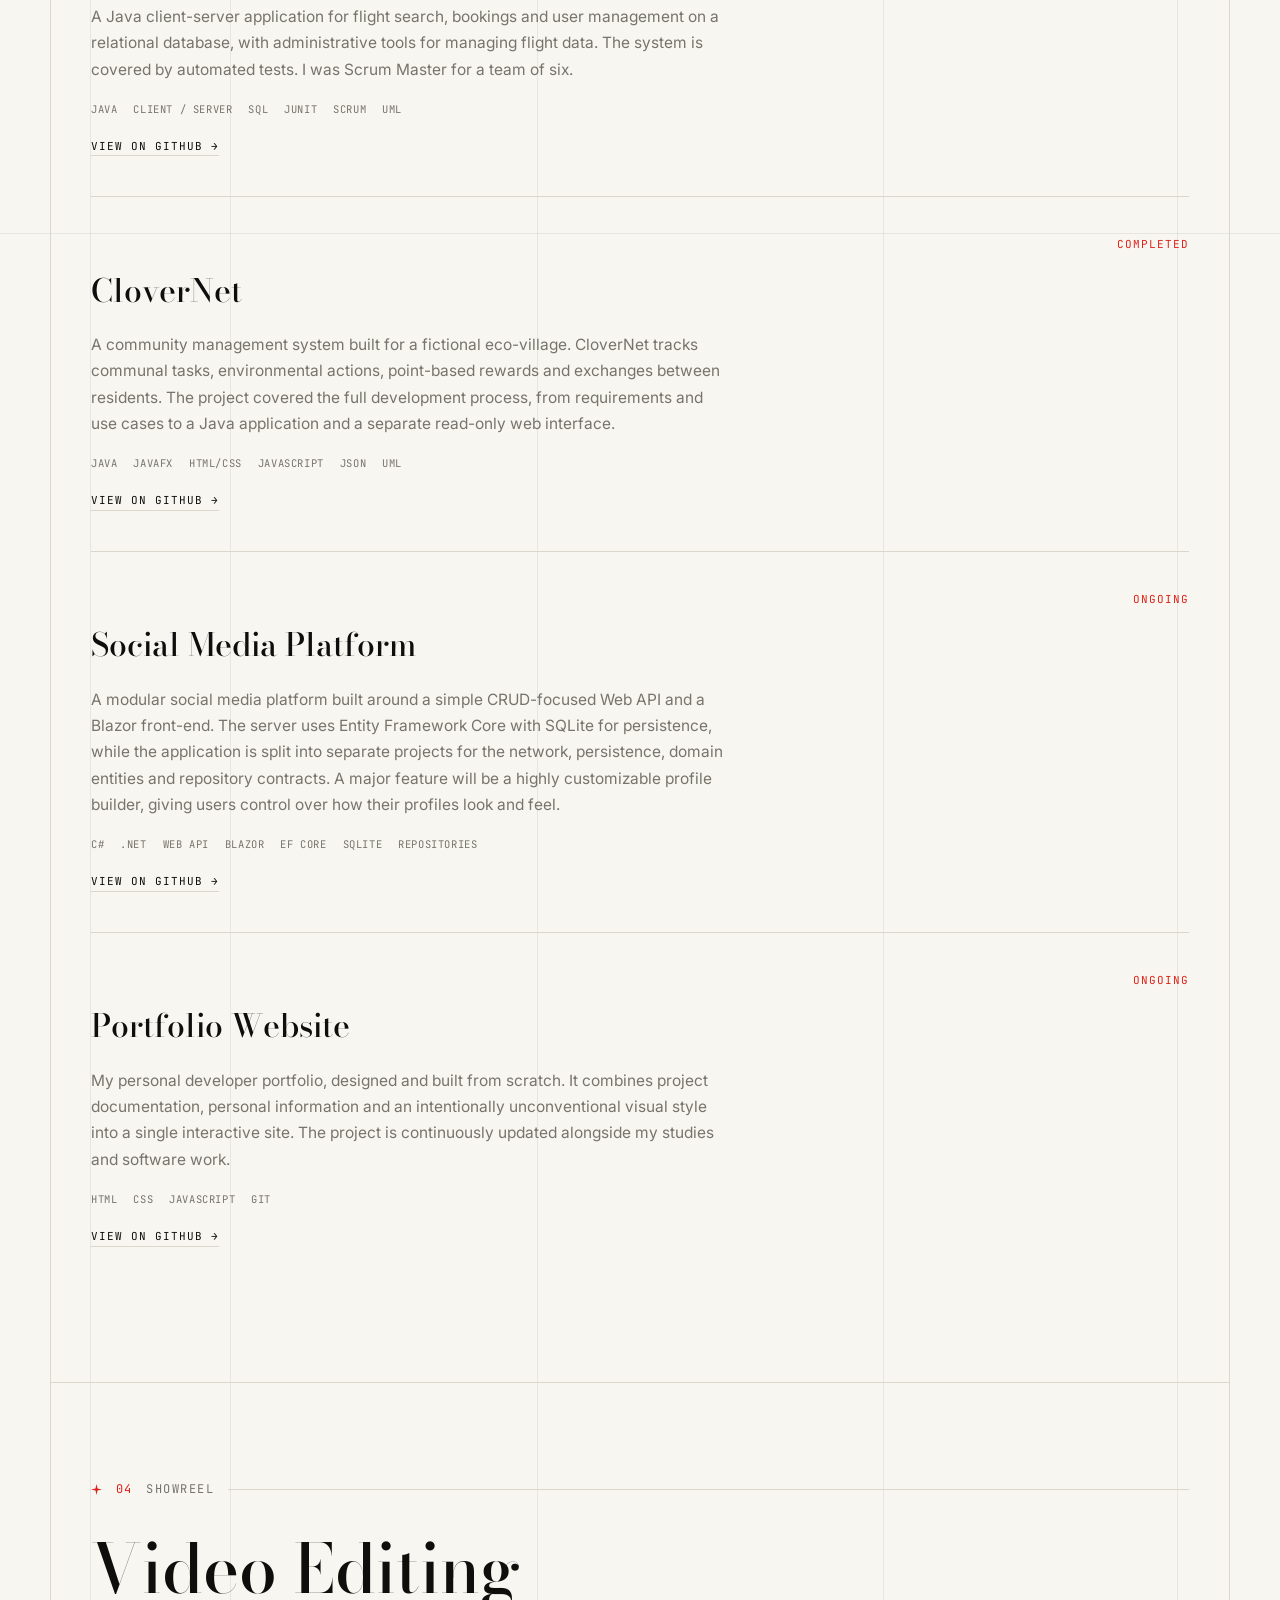
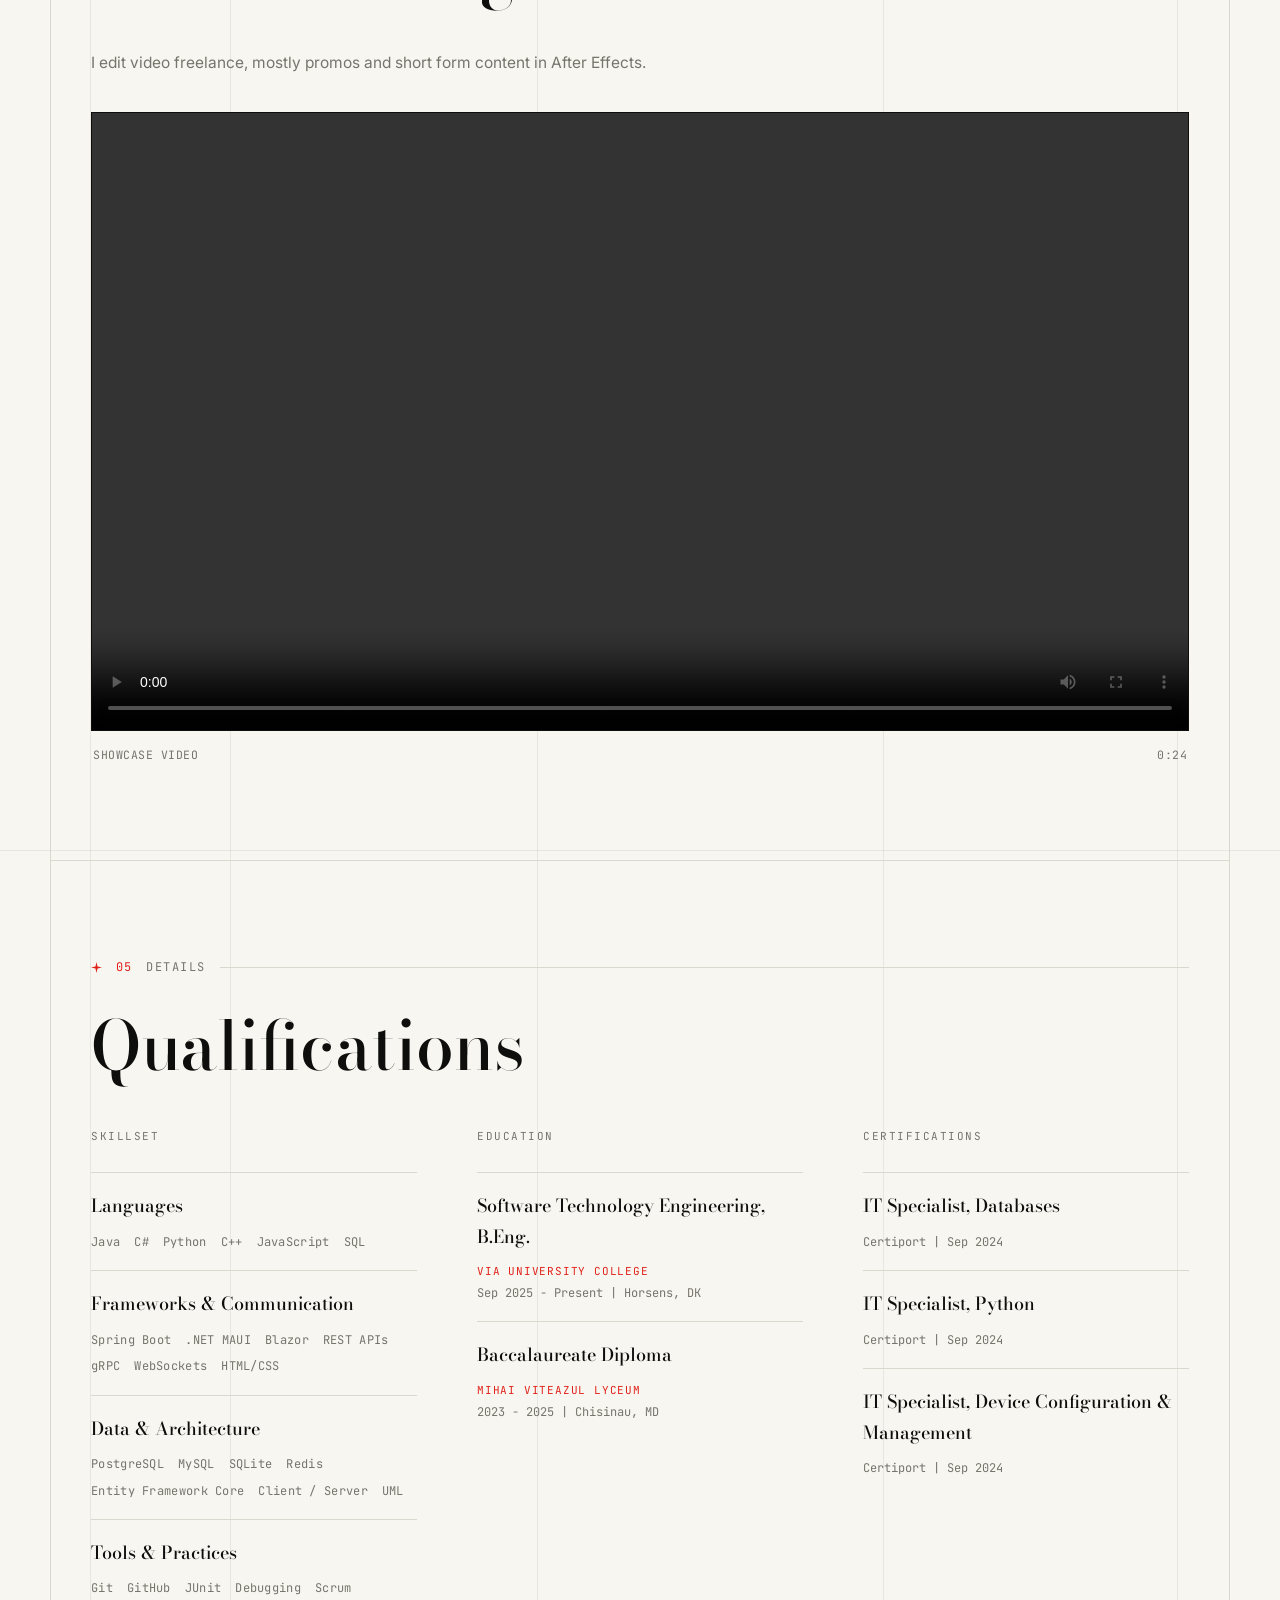
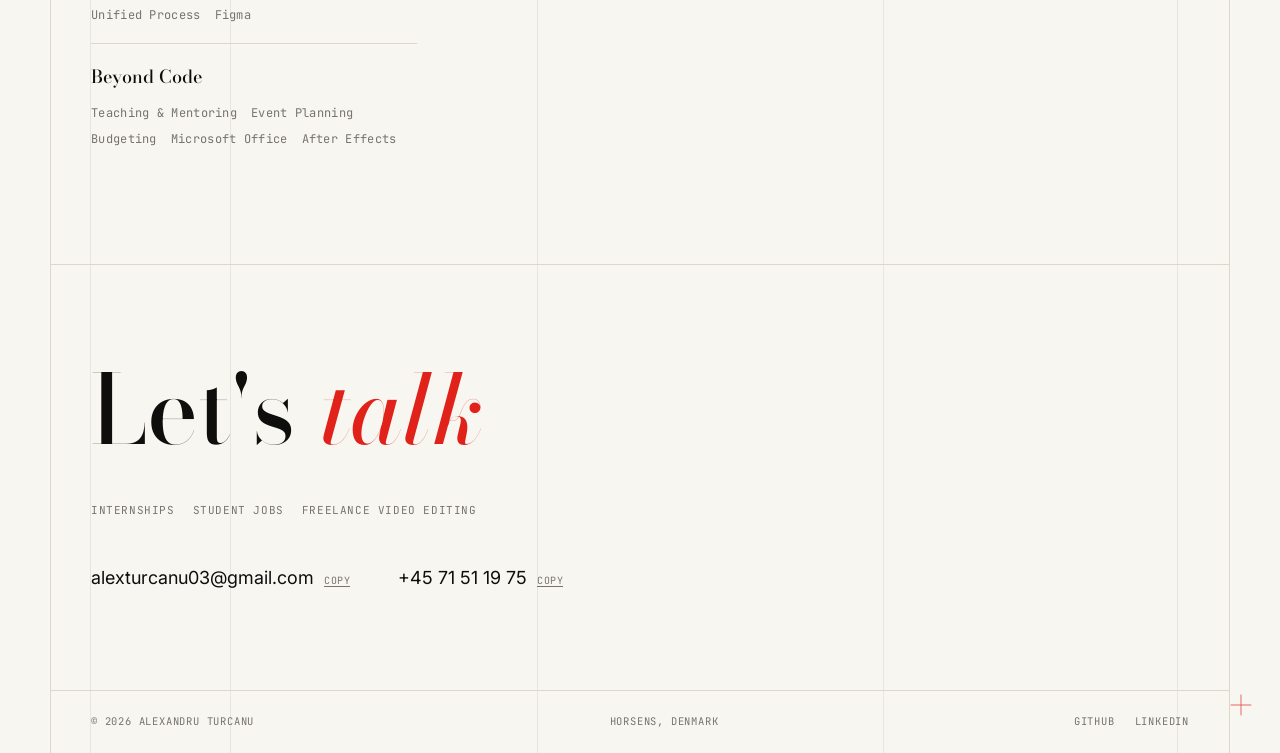
==== commit fe2e79c0: "Link PARTAY proof of concept" ====
--- a/index.html
+++ b/index.html
@@ -169,6 +169,7 @@
       <h3 class="proj-title">PARTAY</h3>
       <p class="proj-desc">A party music app where guests join with a QR code, add songs and vote on the queue, while the host keeps control of Spotify playback. A C# and .NET MAUI app talks to two Java Spring Boot servers over REST, WebSockets and gRPC. MySQL stores the data and Redis holds live votes. A survey with 48 respondents reshaped the product around song requests and voting. Built by a team of four using the Unified Process.</p>
       <div class="proj-stack mono"><span>C#</span><span>.NET MAUI</span><span>Java</span><span>Spring Boot</span><span>REST</span><span>WebSockets</span><span>gRPC</span><span>MySQL</span><span>Redis</span></div>
+      <a class="proj-link mono" href="https://github.com/a1izo/Partay-PoC" target="_blank" rel="noopener noreferrer">Proof of concept on GitHub &rarr;</a>
     </div>
 
     <div class="proj-row">
